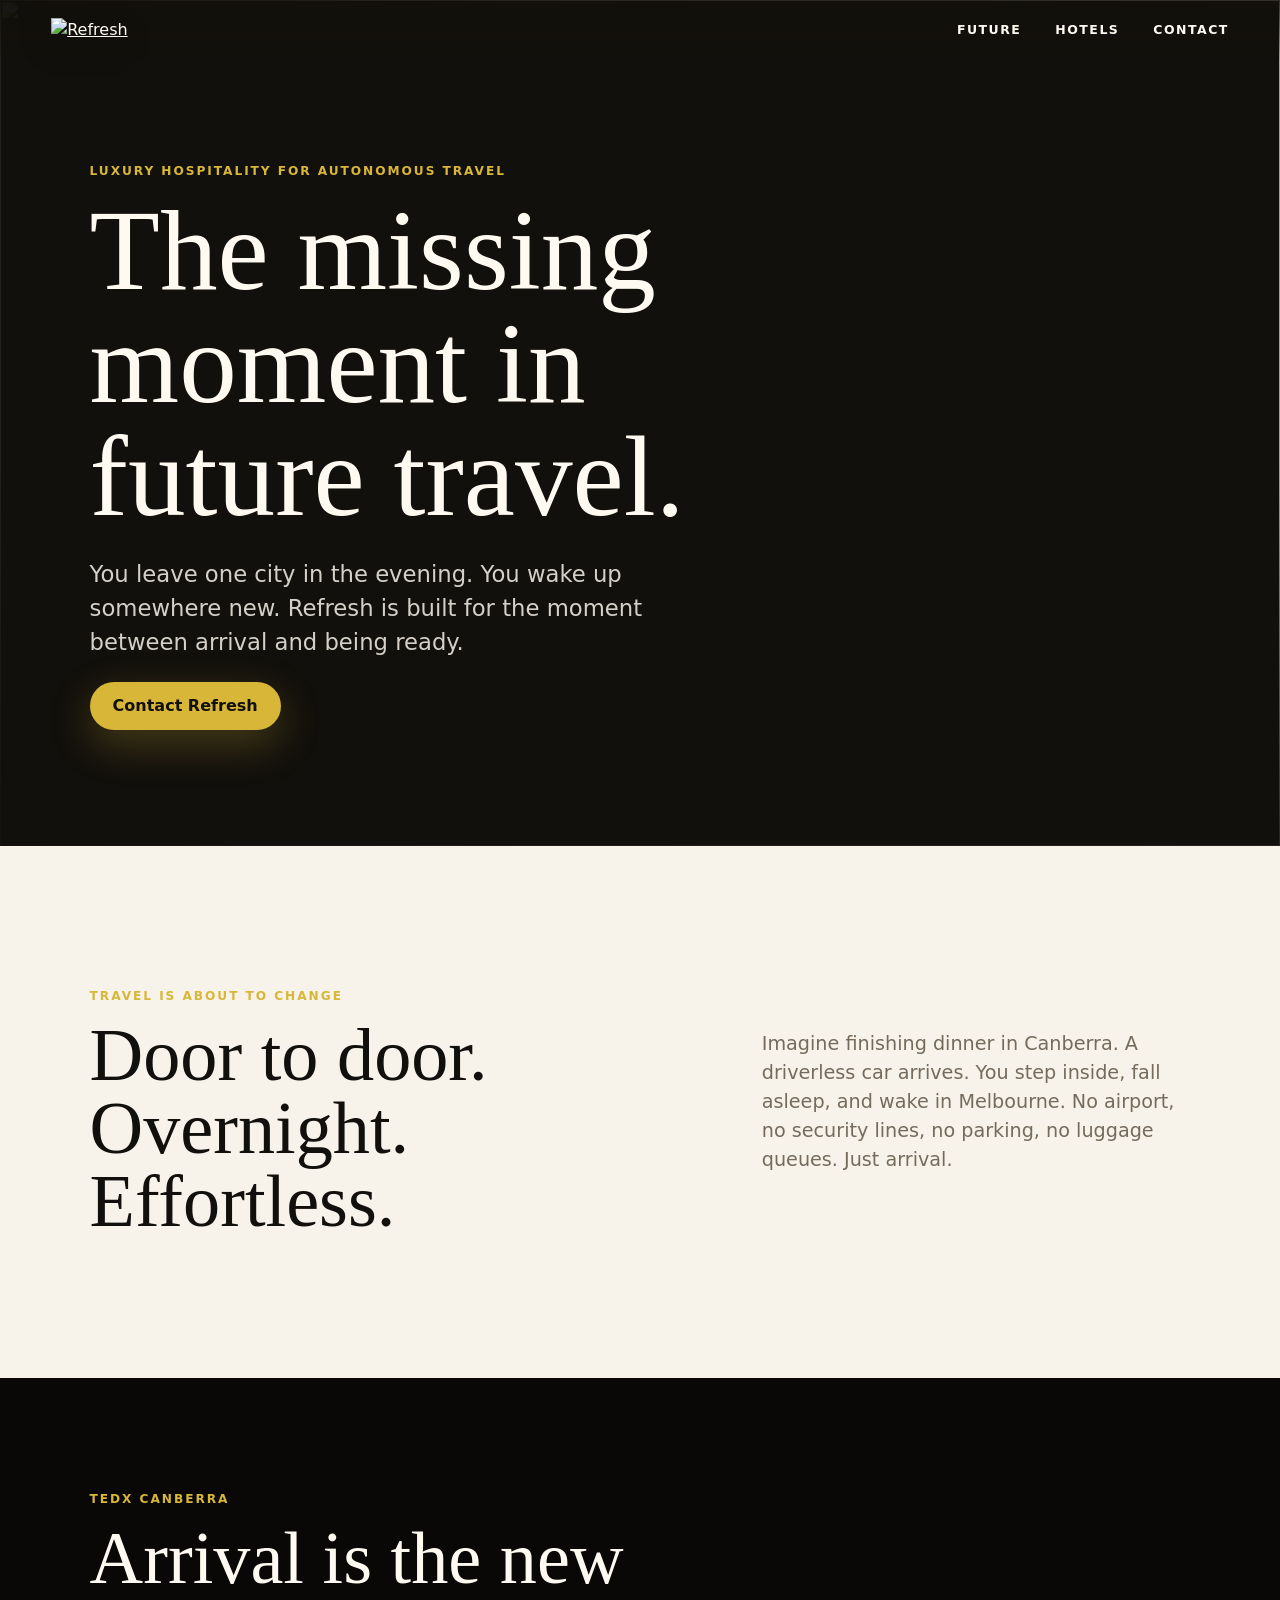
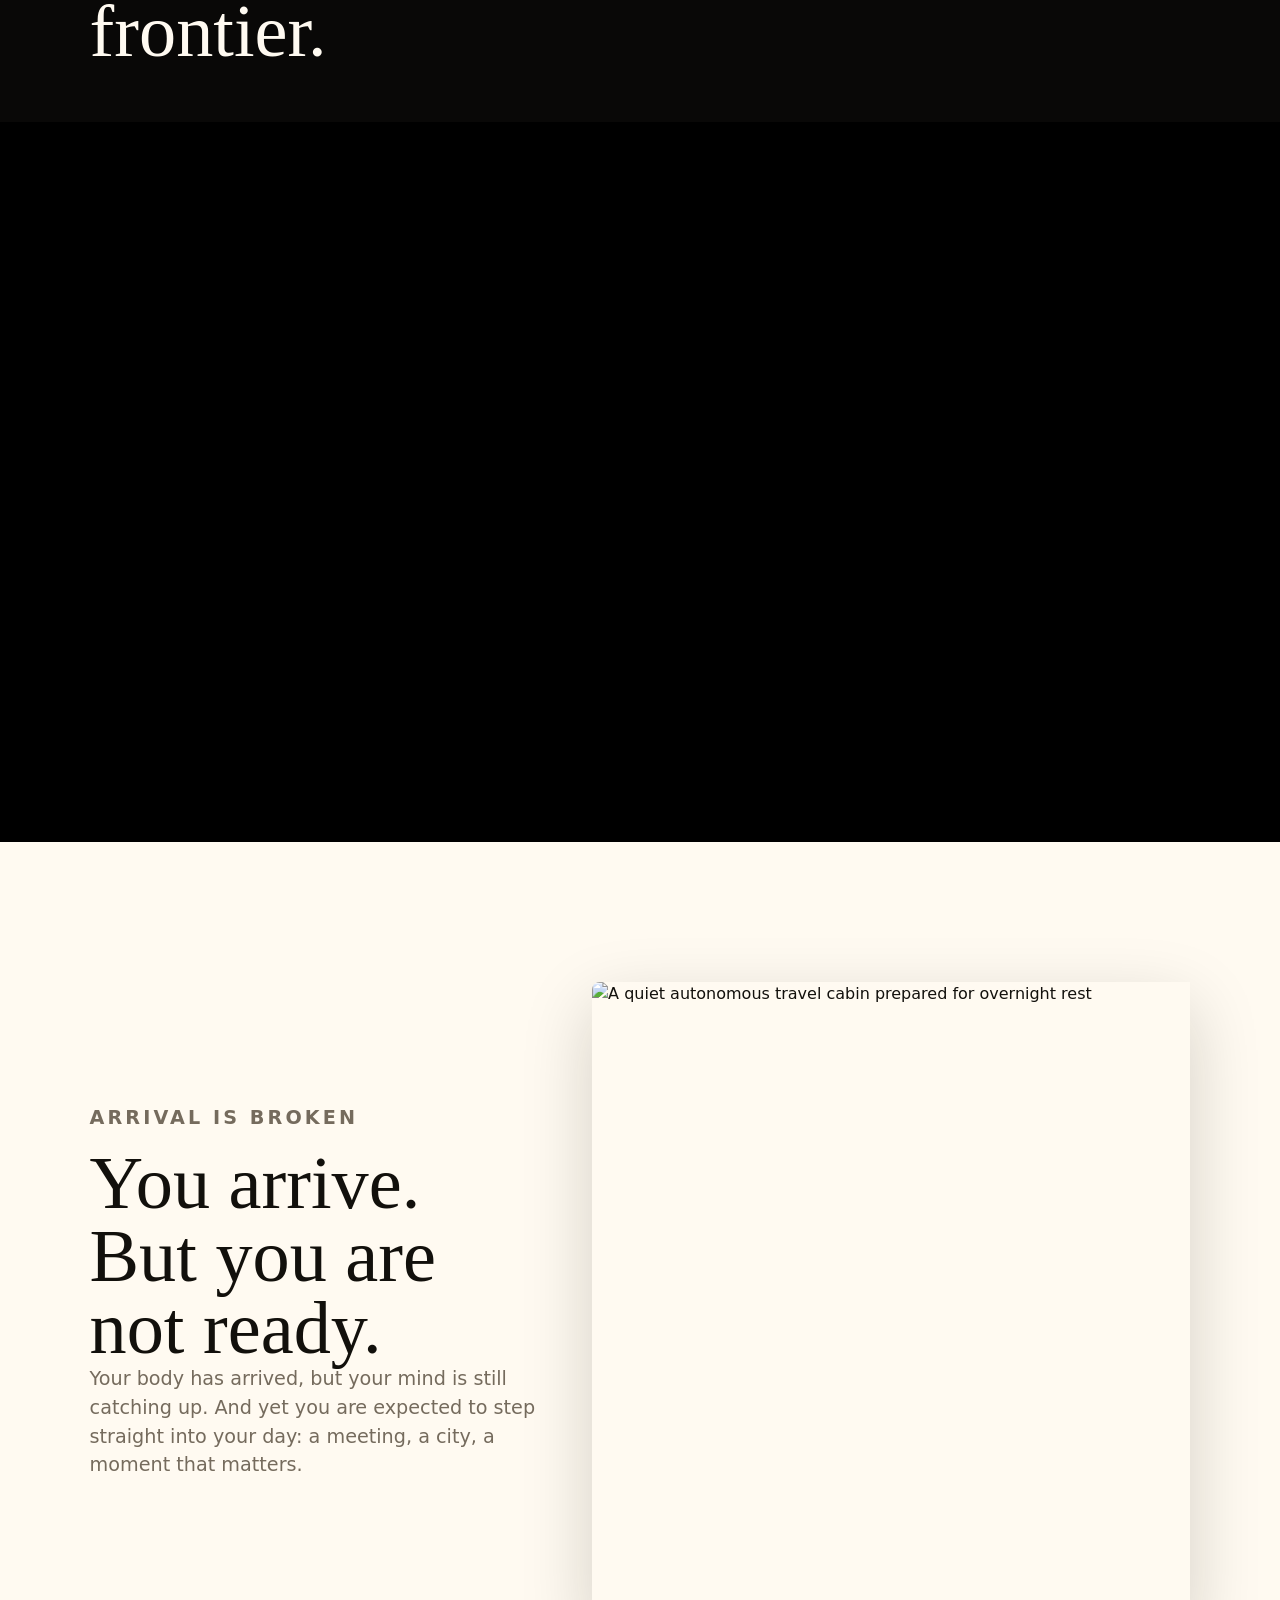
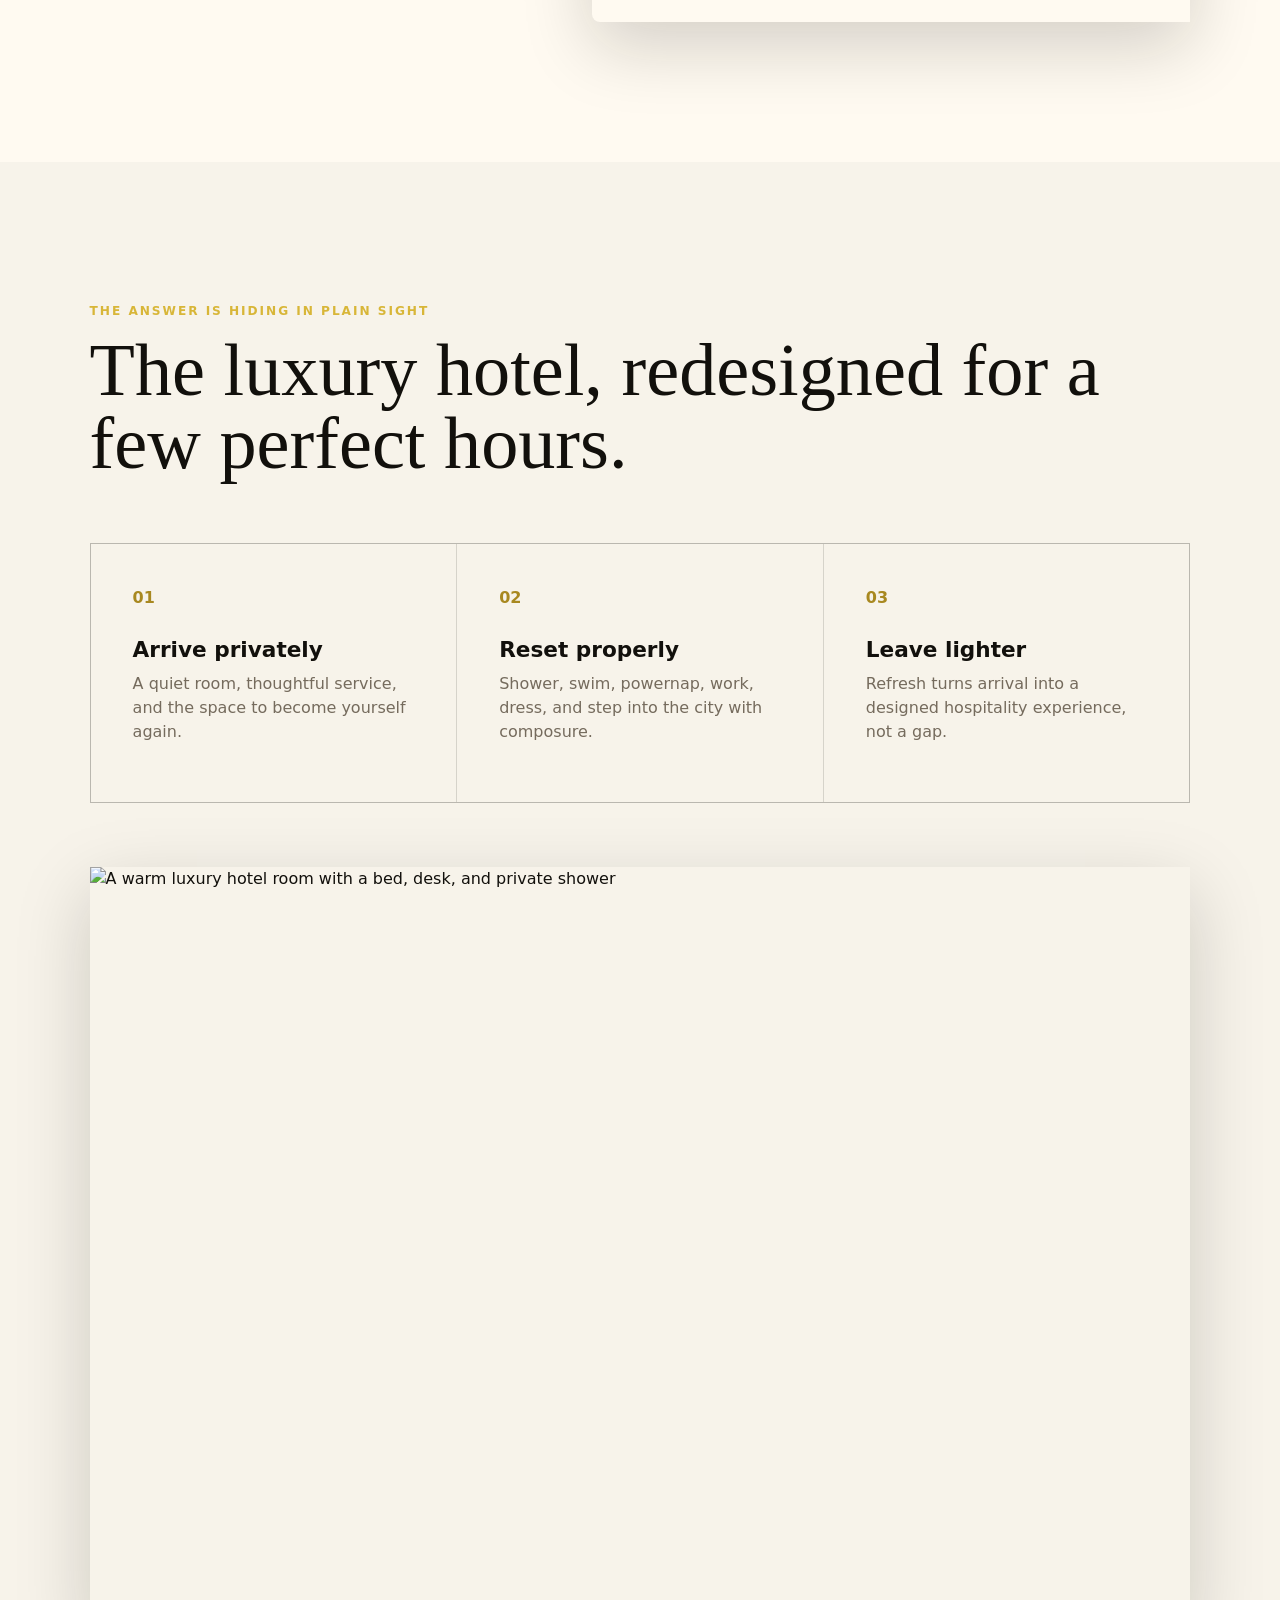
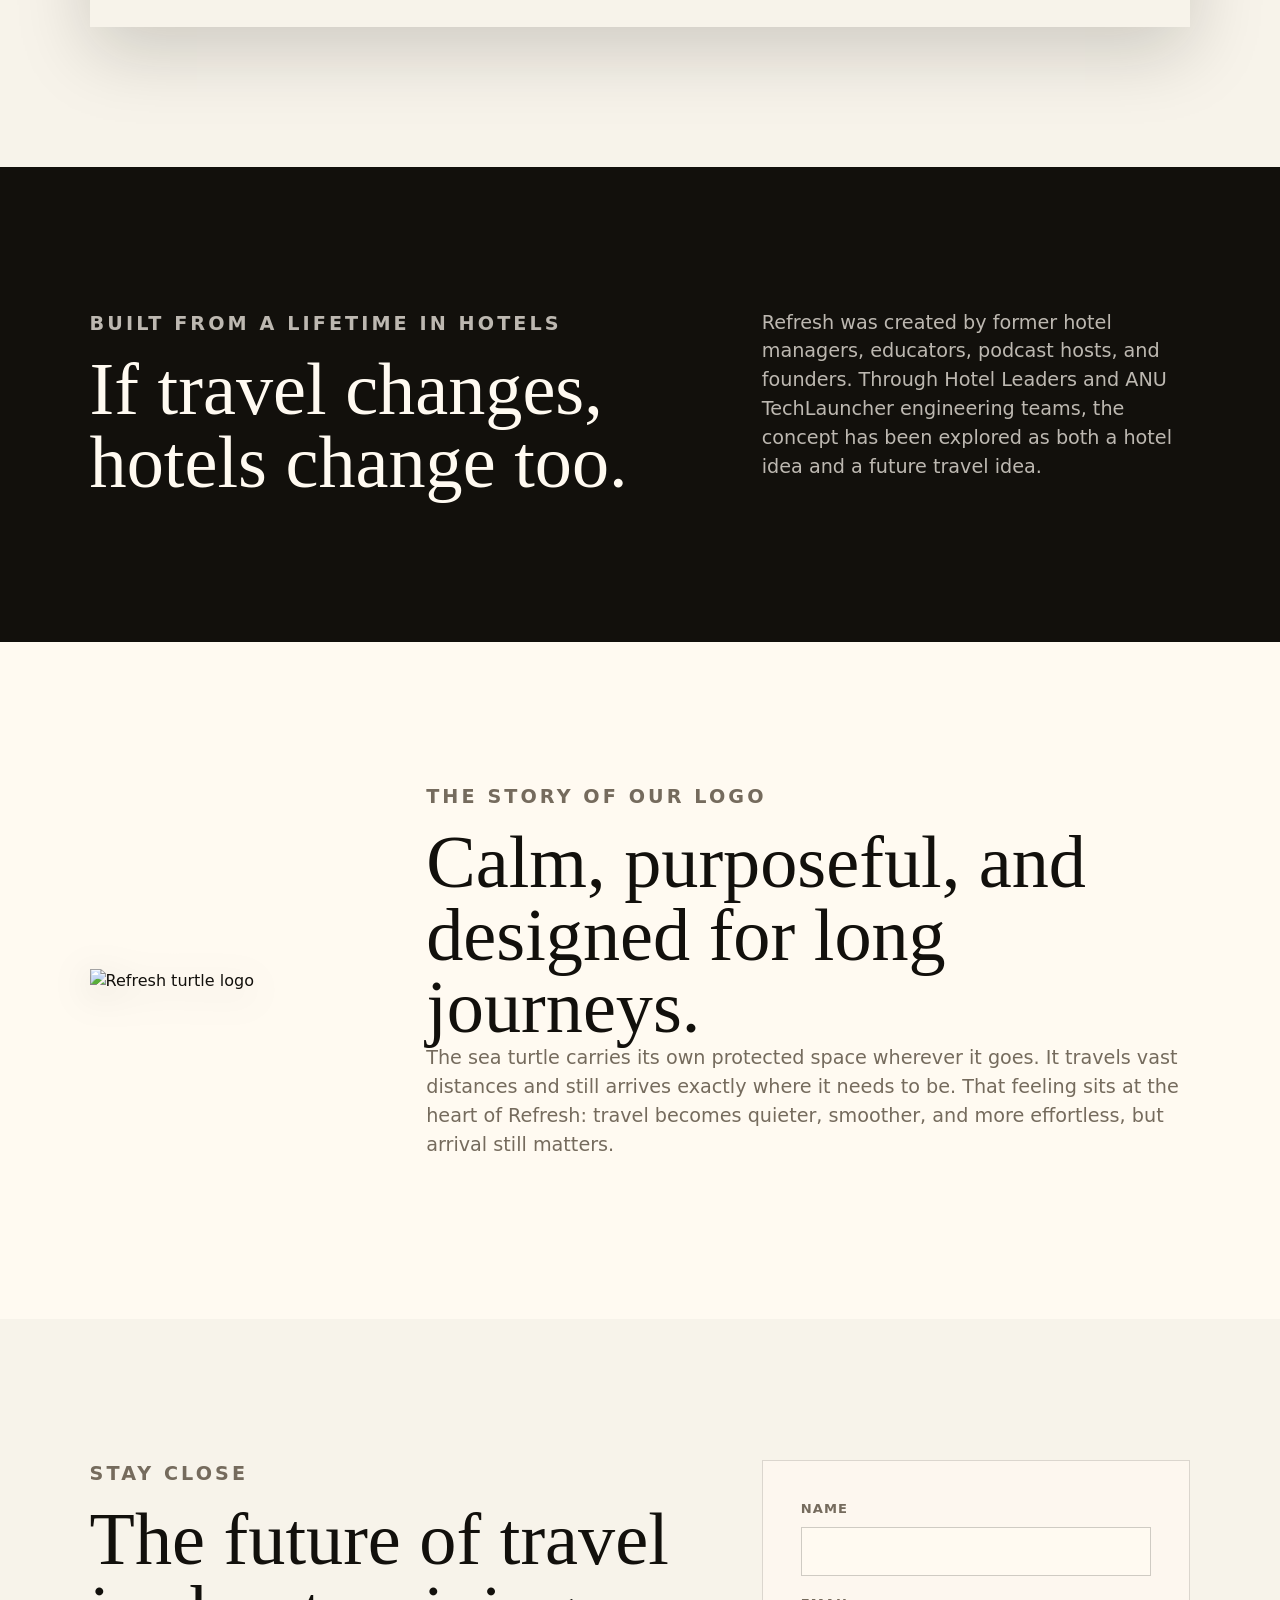
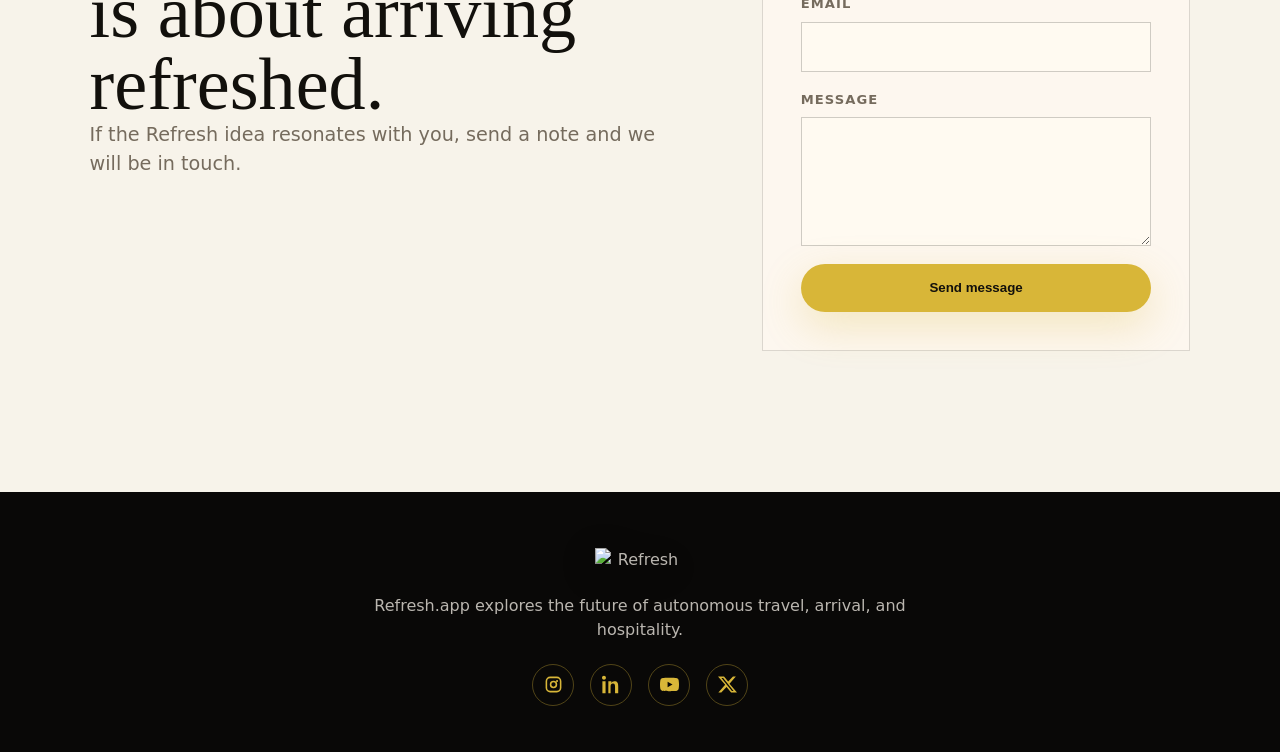
==== index.html @ f1d279d4 "Add files via upload" ====
<!doctype html>
<html lang="en">
  <head>
    <meta charset="utf-8" />
    <meta name="viewport" content="width=device-width, initial-scale=1" />
    <title>Refresh.app - Arrive Refreshed</title>
    <meta
      name="description"
      content="Refresh explores the future of autonomous travel, arrival, and luxury hospitality."
    />
    <meta property="og:title" content="Refresh.app - Arrive Refreshed" />
    <meta
      property="og:description"
      content="A luxury hotel reset for the moment between arrival and being ready."
    />
    <meta
      property="og:image"
      content="https://www.refresh.app/ws/media-library/4323e20ee7c613ba02f87ac5826a6d75/website2.jpeg"
    />
    <link rel="stylesheet" href="./styles.css" />
  </head>
  <body>
    <header class="site-header" aria-label="Primary navigation">
      <a class="brand" href="#top" aria-label="Refresh home">
        <img
          src="https://www.refresh.app/ws/media-library/23e2750e1380dfa0cc80183ffc7fbca5/r---gold.png"
          alt="Refresh"
        />
      </a>
      <nav>
        <a href="#future">Future</a>
        <a href="#hotels">Hotels</a>
        <a href="#contact">Contact</a>
      </nav>
    </header>

    <main id="top">
      <section class="hero" aria-label="Refresh introduction">
        <div class="hero-media" aria-hidden="true">
          <img
            src="https://www.refresh.app/ws/media-library/bd66f84402fb976e110b3daeefcc20a5/website1.jpeg"
            alt=""
          />
        </div>
        <div class="hero-content">
          <p class="eyebrow">Luxury hospitality for autonomous travel</p>
          <h1>The missing moment in future travel.</h1>
          <p>
            You leave one city in the evening. You wake up somewhere new. Refresh
            is built for the moment between arrival and being ready.
          </p>
          <a class="button" href="#contact">Contact Refresh</a>
        </div>
      </section>

      <section class="intro-panel" id="future" aria-label="The future of travel">
        <div>
          <p class="eyebrow">Travel is about to change</p>
          <h2>Door to door. Overnight. Effortless.</h2>
        </div>
        <p>
          Imagine finishing dinner in Canberra. A driverless car arrives. You step
          inside, fall asleep, and wake in Melbourne. No airport, no security
          lines, no parking, no luggage queues. Just arrival.
        </p>
      </section>

      <section class="video-band" aria-label="Refresh video">
        <div class="video-copy">
          <p class="eyebrow">TEDx Canberra</p>
          <h2>Arrival is the new frontier.</h2>
        </div>
        <div class="video-frame">
          <video
            autoplay
            muted
            loop
            playsinline
            preload="auto"
            poster="https://www.refresh.app/ws/media-library/4323e20ee7c613ba02f87ac5826a6d75/website2.jpeg"
            aria-label="Refresh TEDx Canberra talk"
          >
            <source src="./assets/refresh-video.mp4" type="video/mp4" />
          </video>
        </div>
      </section>

      <section class="split-story" aria-label="Arrival problem">
        <div class="story-copy">
          <p class="eyebrow">Arrival is broken</p>
          <h2>You arrive. But you are not ready.</h2>
          <p>
            Your body has arrived, but your mind is still catching up. And yet
            you are expected to step straight into your day: a meeting, a city, a
            moment that matters.
          </p>
        </div>
        <div class="portrait-image">
          <img
            src="https://www.refresh.app/ws/media-library/4e595a6fea5d57f7532121738b425c37/website3.jpeg"
            alt="A quiet autonomous travel cabin prepared for overnight rest"
          />
        </div>
      </section>

      <section class="gallery-band" id="hotels" aria-label="Refresh hotel experience">
        <div class="section-heading">
          <p class="eyebrow">The answer is hiding in plain sight</p>
          <h2>The luxury hotel, redesigned for a few perfect hours.</h2>
        </div>
        <div class="experience-grid">
          <article>
            <span>01</span>
            <h3>Arrive privately</h3>
            <p>A quiet room, thoughtful service, and the space to become yourself again.</p>
          </article>
          <article>
            <span>02</span>
            <h3>Reset properly</h3>
            <p>Shower, swim, powernap, work, dress, and step into the city with composure.</p>
          </article>
          <article>
            <span>03</span>
            <h3>Leave lighter</h3>
            <p>Refresh turns arrival into a designed hospitality experience, not a gap.</p>
          </article>
        </div>
        <div class="wide-image">
          <img
            src="https://www.refresh.app/ws/media-library/4323e20ee7c613ba02f87ac5826a6d75/website2.jpeg"
            alt="A warm luxury hotel room with a bed, desk, and private shower"
          />
        </div>
      </section>

      <section class="founder-band" aria-label="Built from hotel experience">
        <div>
          <p class="eyebrow">Built from a lifetime in hotels</p>
          <h2>If travel changes, hotels change too.</h2>
        </div>
        <p>
          Refresh was created by former hotel managers, educators, podcast hosts,
          and founders. Through Hotel Leaders and ANU TechLauncher engineering
          teams, the concept has been explored as both a hotel idea and a future
          travel idea.
        </p>
      </section>

      <section class="logo-story" aria-label="Refresh logo story">
        <img
          src="https://www.refresh.app/ws/media-library/23e2750e1380dfa0cc80183ffc7fbca5/r---gold.png"
          alt="Refresh turtle logo"
        />
        <div>
          <p class="eyebrow">The story of our logo</p>
          <h2>Calm, purposeful, and designed for long journeys.</h2>
          <p>
            The sea turtle carries its own protected space wherever it goes. It
            travels vast distances and still arrives exactly where it needs to be.
            That feeling sits at the heart of Refresh: travel becomes quieter,
            smoother, and more effortless, but arrival still matters.
          </p>
        </div>
      </section>

      <section class="contact-band" id="contact" aria-label="Contact Refresh">
        <div class="contact-copy">
          <p class="eyebrow">Stay close</p>
          <h2>The future of travel is about arriving refreshed.</h2>
          <p>
            If the Refresh idea resonates with you, send a note and we will be in
            touch.
          </p>
        </div>
        <form class="contact-form" action="mailto:hello@refresh.app" method="post" enctype="text/plain">
          <label>
            <span>Name</span>
            <input type="text" name="name" autocomplete="name" required />
          </label>
          <label>
            <span>Email</span>
            <input type="email" name="email" autocomplete="email" required />
          </label>
          <label>
            <span>Message</span>
            <textarea name="message" rows="5"></textarea>
          </label>
          <button type="submit">Send message</button>
        </form>
      </section>
    </main>

    <footer class="site-footer">
      <img
        src="https://www.refresh.app/ws/media-library/23e2750e1380dfa0cc80183ffc7fbca5/r---gold.png"
        alt="Refresh"
      />
      <p>Refresh.app explores the future of autonomous travel, arrival, and hospitality.</p>
      <div class="social-links" aria-label="Social links">
        <a href="https://www.instagram.com/refresh.app.official/" aria-label="Instagram">
          <svg viewBox="0 0 24 24" aria-hidden="true">
            <path d="M7.75 2h8.5A5.76 5.76 0 0 1 22 7.75v8.5A5.76 5.76 0 0 1 16.25 22h-8.5A5.76 5.76 0 0 1 2 16.25v-8.5A5.76 5.76 0 0 1 7.75 2Zm0 2A3.75 3.75 0 0 0 4 7.75v8.5A3.75 3.75 0 0 0 7.75 20h8.5A3.75 3.75 0 0 0 20 16.25v-8.5A3.75 3.75 0 0 0 16.25 4h-8.5Zm8.75 2.2a1.3 1.3 0 1 1 0 2.6 1.3 1.3 0 0 1 0-2.6ZM12 7.3a4.7 4.7 0 1 1 0 9.4 4.7 4.7 0 0 1 0-9.4Zm0 2a2.7 2.7 0 1 0 0 5.4 2.7 2.7 0 0 0 0-5.4Z" />
          </svg>
        </a>
        <a href="https://www.linkedin.com/company/refresh-app" aria-label="LinkedIn">
          <svg viewBox="0 0 24 24" aria-hidden="true">
            <path d="M4.98 3.5C4.98 4.88 3.87 6 2.5 6S0 4.88 0 3.5 1.12 1 2.5 1s2.48 1.12 2.48 2.5ZM.5 8h4v15h-4V8Zm7.5 0h3.84v2.05h.05c.53-1.01 1.84-2.08 3.79-2.08 4.05 0 4.8 2.67 4.8 6.14V23h-4v-7.88c0-1.88-.03-4.3-2.62-4.3-2.63 0-3.03 2.05-3.03 4.16V23H8V8Z" />
          </svg>
        </a>
        <a href="https://www.youtube.com/@Refresh-app" aria-label="YouTube">
          <svg viewBox="0 0 24 24" aria-hidden="true">
            <path d="M23.5 6.2a3 3 0 0 0-2.1-2.12C19.55 3.58 12 3.58 12 3.58s-7.55 0-9.4.5A3 3 0 0 0 .5 6.2 31.1 31.1 0 0 0 0 12a31.1 31.1 0 0 0 .5 5.8 3 3 0 0 0 2.1 2.12c1.85.5 9.4.5 9.4.5s7.55 0 9.4-.5a3 3 0 0 0 2.1-2.12A31.1 31.1 0 0 0 24 12a31.1 31.1 0 0 0-.5-5.8ZM9.6 15.55v-7.1L15.85 12 9.6 15.55Z" />
          </svg>
        </a>
        <a href="https://x.com/refresh_app_" aria-label="X">
          <svg viewBox="0 0 24 24" aria-hidden="true">
            <path d="M18.9 2h3.68l-8.04 9.2L24 22h-7.42l-5.8-6.77L4.13 22H.45l8.6-9.84L0 2h7.6l5.24 6.17L18.9 2Zm-1.29 18.1h2.04L6.5 3.8H4.31L17.6 20.1Z" />
          </svg>
        </a>
      </div>
    </footer>
  </body>
</html>
---- styles.css ----
:root {
  --ink: #12100c;
  --muted: #756b5d;
  --paper: #f7f3ea;
  --paper-soft: #fffaf1;
  --gold: #d8b638;
  --gold-deep: #a88820;
  --line: rgba(18, 16, 12, 0.14);
  --shadow: 0 24px 70px rgba(18, 16, 12, 0.18);
}

* {
  box-sizing: border-box;
}

html {
  scroll-behavior: smooth;
}

body {
  margin: 0;
  color: var(--ink);
  background: var(--paper);
  font-family: Inter, ui-sans-serif, system-ui, -apple-system, BlinkMacSystemFont, "Segoe UI", sans-serif;
  line-height: 1.5;
}

img {
  display: block;
  max-width: 100%;
}

a {
  color: inherit;
}

.site-header {
  position: fixed;
  z-index: 20;
  top: 0;
  left: 0;
  right: 0;
  display: flex;
  align-items: center;
  justify-content: space-between;
  padding: 18px clamp(18px, 4vw, 56px);
  color: var(--paper-soft);
  background: linear-gradient(180deg, rgba(18, 16, 12, 0.78), rgba(18, 16, 12, 0));
}

.brand {
  width: 86px;
  display: block;
}

.brand img,
.site-footer img,
.logo-story img {
  filter: drop-shadow(0 8px 18px rgba(0, 0, 0, 0.18));
}

nav {
  display: flex;
  gap: clamp(16px, 3vw, 34px);
  font-size: 0.78rem;
  font-weight: 800;
  letter-spacing: 0.12em;
  text-transform: uppercase;
}

nav a {
  text-decoration: none;
}

.hero {
  min-height: 94svh;
  position: relative;
  display: grid;
  align-items: end;
  overflow: hidden;
  background: var(--ink);
}

.hero-media {
  position: absolute;
  inset: 0;
}

.hero-media::after {
  content: "";
  position: absolute;
  inset: 0;
  background:
    linear-gradient(90deg, rgba(18, 16, 12, 0.9), rgba(18, 16, 12, 0.42) 44%, rgba(18, 16, 12, 0.18)),
    linear-gradient(0deg, rgba(18, 16, 12, 0.86), rgba(18, 16, 12, 0) 46%);
}

.hero-media img {
  width: 100%;
  height: 100%;
  object-fit: cover;
}

.hero-content {
  position: relative;
  z-index: 1;
  max-width: 780px;
  padding: 150px clamp(22px, 7vw, 92px) clamp(64px, 10vw, 116px);
  color: var(--paper-soft);
}

.eyebrow {
  margin: 0 0 14px;
  color: var(--gold);
  font-size: 0.76rem;
  font-weight: 900;
  letter-spacing: 0.16em;
  text-transform: uppercase;
}

h1,
h2,
h3,
p {
  margin-top: 0;
}

h1,
h2 {
  font-family: Georgia, "Times New Roman", serif;
  font-weight: 500;
  line-height: 0.98;
}

h1 {
  max-width: 760px;
  margin-bottom: 24px;
  font-size: clamp(4.2rem, 9vw, 9.4rem);
}

h2 {
  margin-bottom: 0;
  font-size: clamp(2.7rem, 5.8vw, 6.5rem);
}

h3 {
  margin-bottom: 10px;
  font-size: 1.35rem;
  line-height: 1.08;
}

.hero-content p:not(.eyebrow) {
  max-width: 620px;
  color: rgba(255, 250, 241, 0.82);
  font-size: clamp(1.08rem, 2vw, 1.42rem);
}

.button,
.contact-form button {
  display: inline-flex;
  align-items: center;
  justify-content: center;
  min-height: 48px;
  padding: 0 22px;
  border: 1px solid rgba(216, 182, 56, 0.72);
  border-radius: 999px;
  color: var(--ink);
  background: var(--gold);
  box-shadow: 0 14px 40px rgba(216, 182, 56, 0.26);
  font-weight: 850;
  text-decoration: none;
}

.intro-panel,
.founder-band,
.contact-band,
.logo-story {
  display: grid;
  grid-template-columns: minmax(0, 1fr) minmax(280px, 0.72fr);
  gap: clamp(32px, 6vw, 90px);
  align-items: center;
  padding: clamp(76px, 11vw, 142px) clamp(22px, 7vw, 92px);
}

.intro-panel p:not(.eyebrow),
.founder-band p,
.logo-story p,
.contact-copy p,
.story-copy p {
  color: var(--muted);
  font-size: clamp(1rem, 1.5vw, 1.22rem);
}

.video-band {
  background: #090807;
  color: var(--paper-soft);
  padding: clamp(64px, 9vw, 112px) 0 0;
}

.video-copy {
  max-width: 960px;
  padding: 0 clamp(22px, 7vw, 92px) clamp(28px, 5vw, 54px);
}

.video-frame {
  position: relative;
  width: 100%;
  aspect-ratio: 16 / 9;
  background: #000;
}

.video-frame video {
  width: 100%;
  height: 100%;
  display: block;
  object-fit: cover;
}

.split-story {
  display: grid;
  grid-template-columns: minmax(0, 0.86fr) minmax(0, 1.14fr);
  gap: clamp(22px, 4vw, 54px);
  align-items: center;
  padding: clamp(76px, 11vw, 140px) clamp(22px, 7vw, 92px);
  background: var(--paper-soft);
}

.story-copy {
  max-width: 620px;
}

.portrait-image {
  min-height: 640px;
  overflow: hidden;
  border-radius: 8px 0 0 8px;
  box-shadow: var(--shadow);
}

.portrait-image img,
.wide-image img {
  width: 100%;
  height: 100%;
  object-fit: cover;
}

.gallery-band {
  padding: clamp(76px, 11vw, 140px) clamp(22px, 7vw, 92px);
}

.section-heading {
  max-width: 1050px;
}

.experience-grid {
  display: grid;
  grid-template-columns: repeat(3, minmax(0, 1fr));
  gap: 1px;
  margin: clamp(34px, 5vw, 70px) 0;
  background: var(--line);
  border: 1px solid var(--line);
}

.experience-grid article {
  min-height: 230px;
  padding: clamp(24px, 4vw, 42px);
  background: var(--paper);
}

.experience-grid span {
  display: block;
  margin-bottom: 28px;
  color: var(--gold-deep);
  font-weight: 900;
}

.experience-grid p {
  color: var(--muted);
}

.wide-image {
  height: min(72vw, 760px);
  min-height: 420px;
  overflow: hidden;
  box-shadow: var(--shadow);
}

.founder-band {
  border-top: 1px solid var(--line);
  border-bottom: 1px solid var(--line);
  background: var(--ink);
  color: var(--paper-soft);
}

.founder-band p {
  color: rgba(255, 250, 241, 0.72);
}

.logo-story {
  grid-template-columns: minmax(180px, 0.34fr) minmax(0, 1fr);
  background: var(--paper-soft);
}

.logo-story img {
  width: min(100%, 310px);
  justify-self: center;
}

.contact-band {
  align-items: start;
}

.contact-form {
  display: grid;
  gap: 18px;
  padding: clamp(22px, 4vw, 38px);
  border: 1px solid var(--line);
  background: rgba(255, 250, 241, 0.72);
}

.contact-form label {
  display: grid;
  gap: 8px;
  color: var(--muted);
  font-size: 0.82rem;
  font-weight: 850;
  letter-spacing: 0.08em;
  text-transform: uppercase;
}

.contact-form input,
.contact-form textarea {
  width: 100%;
  border: 1px solid rgba(18, 16, 12, 0.2);
  border-radius: 0;
  padding: 14px 15px;
  color: var(--ink);
  background: var(--paper-soft);
  font: inherit;
}

.contact-form textarea {
  resize: vertical;
}

.contact-form button {
  border: 0;
  cursor: pointer;
}

.site-footer {
  display: grid;
  justify-items: center;
  gap: 22px;
  padding: 56px 22px 46px;
  color: rgba(255, 250, 241, 0.72);
  background: #090807;
  text-align: center;
}

.site-footer img {
  width: 90px;
}

.site-footer p {
  max-width: 560px;
  margin-bottom: 0;
}

.social-links {
  display: flex;
  flex-wrap: wrap;
  justify-content: center;
  gap: 16px;
  color: var(--gold);
}

.social-links a {
  display: grid;
  width: 42px;
  height: 42px;
  place-items: center;
  border: 1px solid rgba(216, 182, 56, 0.35);
  border-radius: 50%;
  text-decoration: none;
  transition: background 160ms ease, border-color 160ms ease, transform 160ms ease;
}

.social-links a:hover {
  background: rgba(216, 182, 56, 0.1);
  border-color: rgba(216, 182, 56, 0.7);
  transform: translateY(-2px);
}

.social-links svg {
  width: 19px;
  height: 19px;
  fill: currentColor;
}

@media (max-width: 820px) {
  .site-header {
    padding: 14px 18px;
  }

  .brand {
    width: 66px;
  }

  nav {
    gap: 14px;
    font-size: 0.68rem;
  }

  .hero {
    min-height: 92svh;
  }

  .hero-media::after {
    background:
      linear-gradient(0deg, rgba(18, 16, 12, 0.88), rgba(18, 16, 12, 0.18) 70%),
      linear-gradient(90deg, rgba(18, 16, 12, 0.72), rgba(18, 16, 12, 0.18));
  }

  .hero-content {
    padding: 130px 22px 54px;
  }

  h1 {
    font-size: clamp(3.4rem, 17vw, 5.2rem);
  }

  h2 {
    font-size: clamp(2.5rem, 12vw, 4.5rem);
  }

  .intro-panel,
  .founder-band,
  .contact-band,
  .logo-story,
  .split-story {
    grid-template-columns: 1fr;
  }

  .portrait-image {
    min-height: 430px;
    border-radius: 8px;
  }

  .experience-grid {
    grid-template-columns: 1fr;
  }

  .experience-grid article {
    min-height: auto;
  }

  .wide-image {
    min-height: 360px;
    height: 112vw;
  }

  .logo-story img {
    justify-self: start;
    width: 180px;
  }
}

@media (max-width: 520px) {
  nav a:nth-child(1),
  nav a:nth-child(2) {
    display: none;
  }

  .video-band {
    padding-top: 54px;
  }

  .video-frame {
    aspect-ratio: 4 / 3;
  }
}
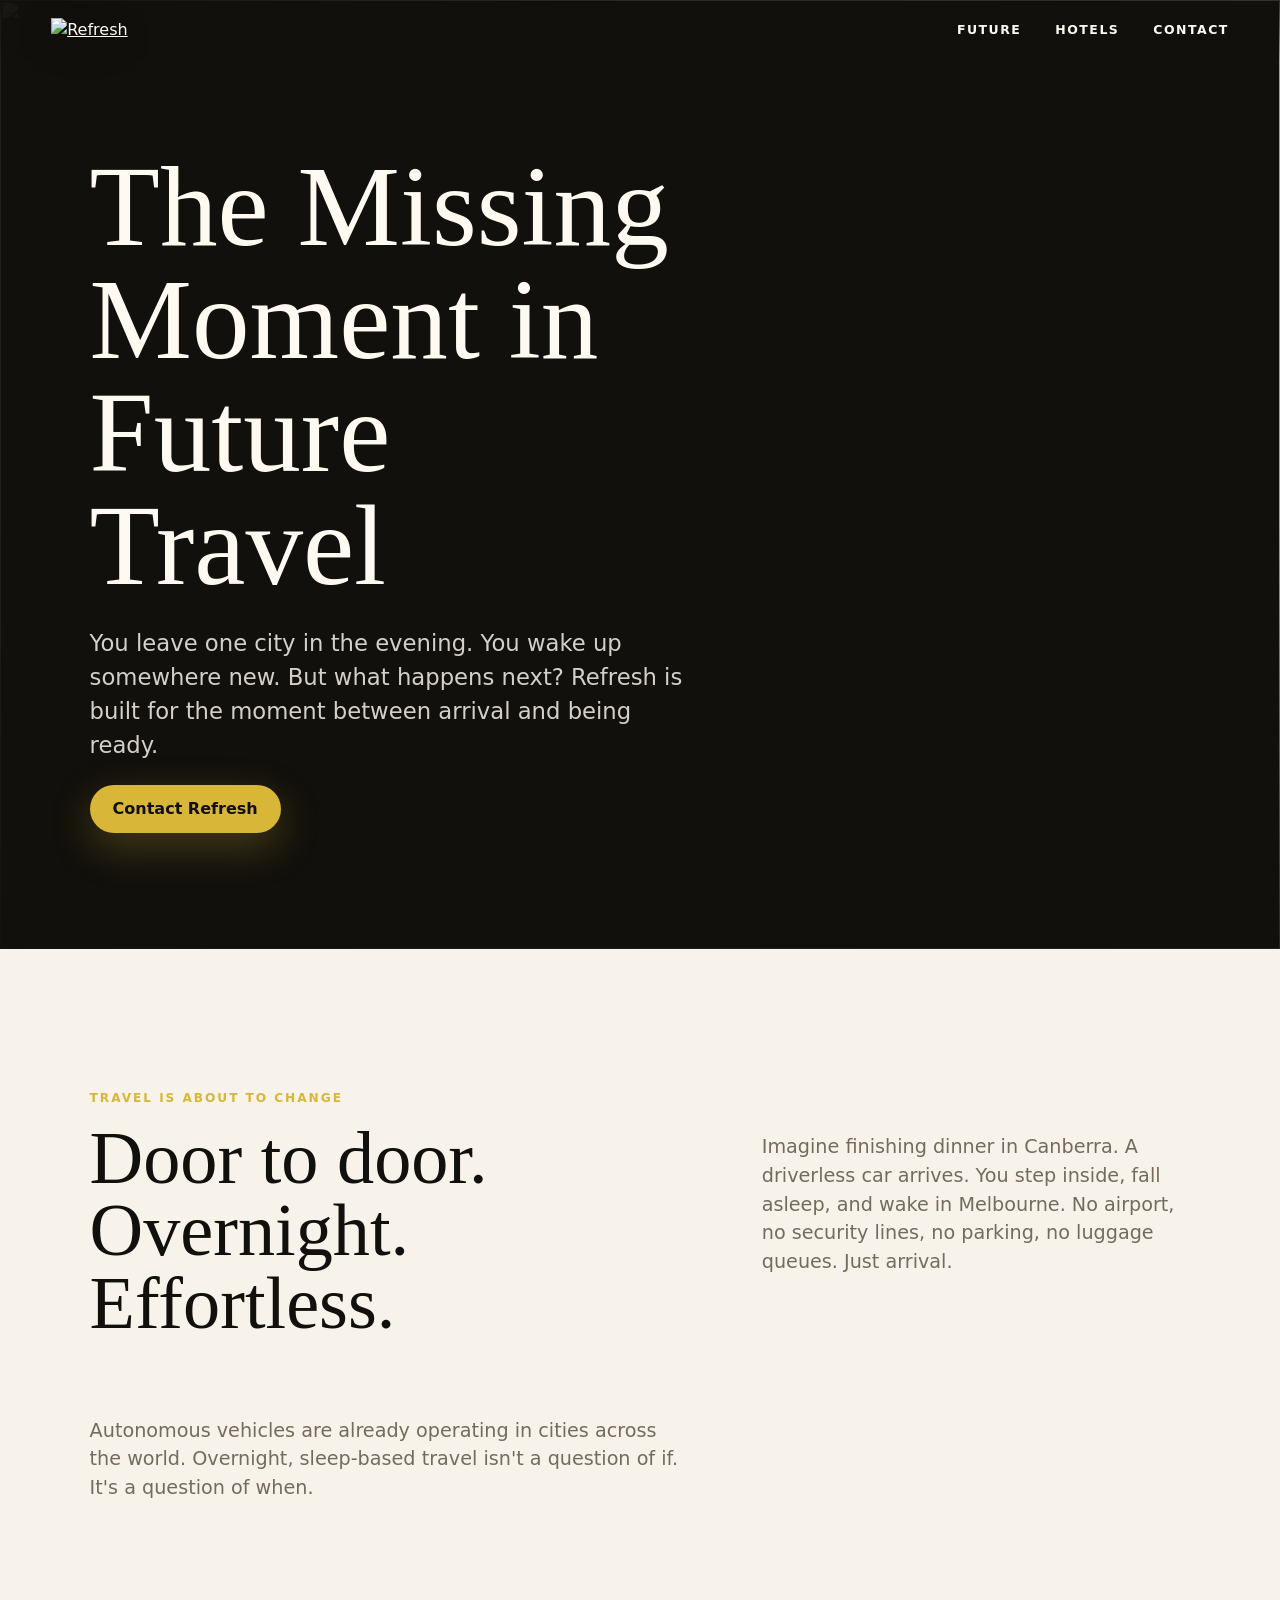
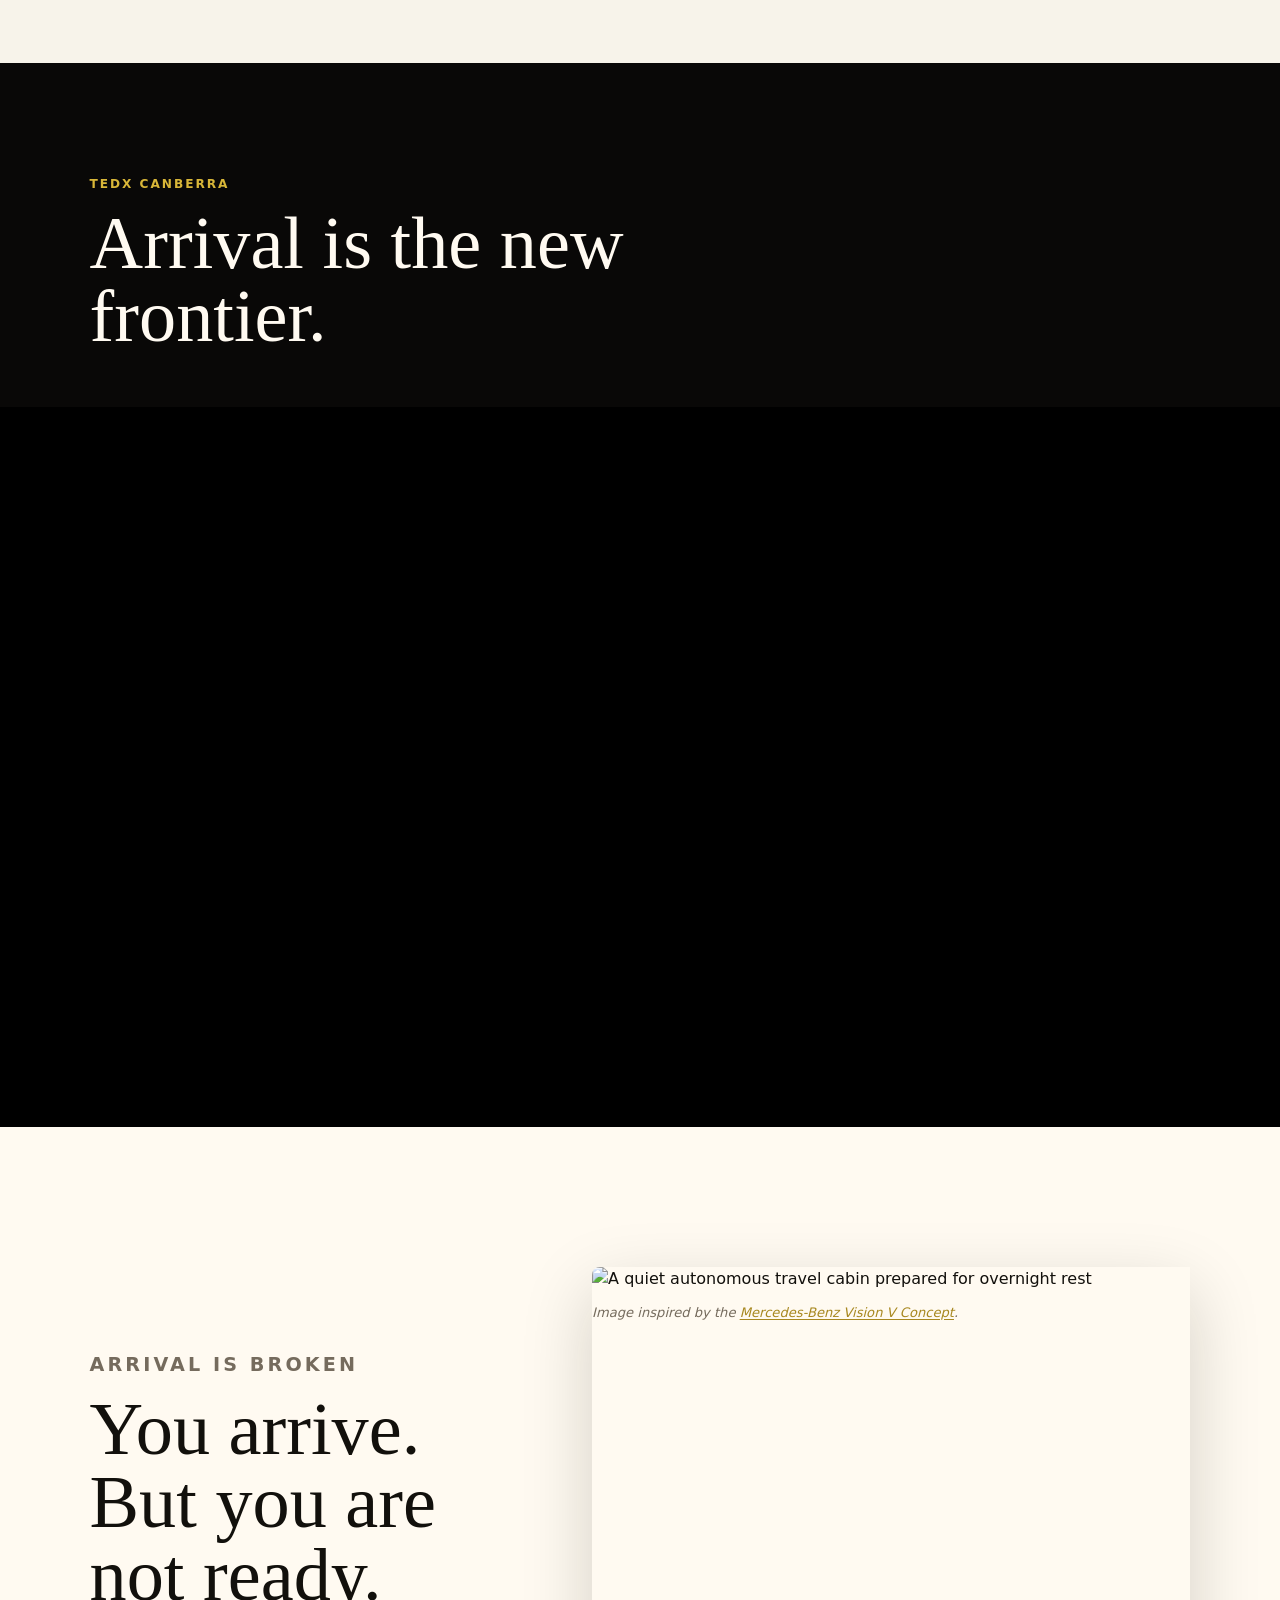
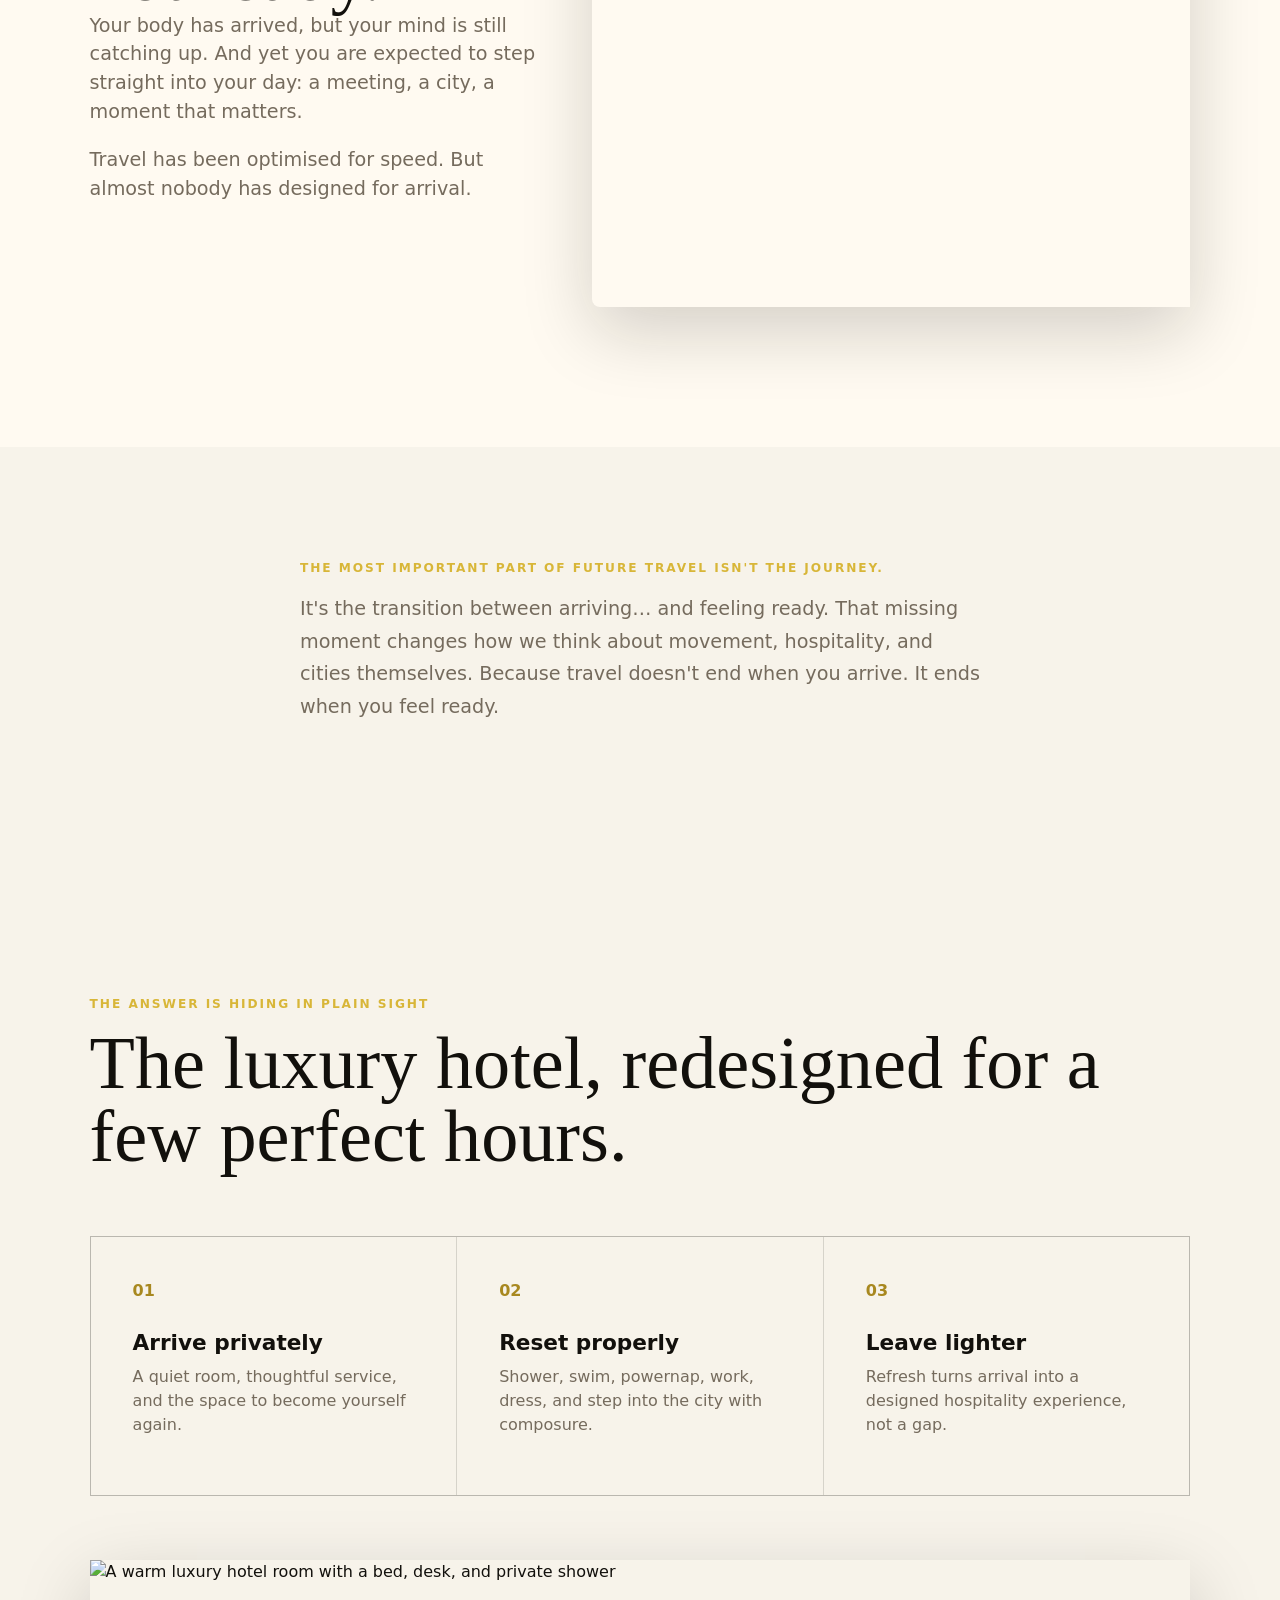
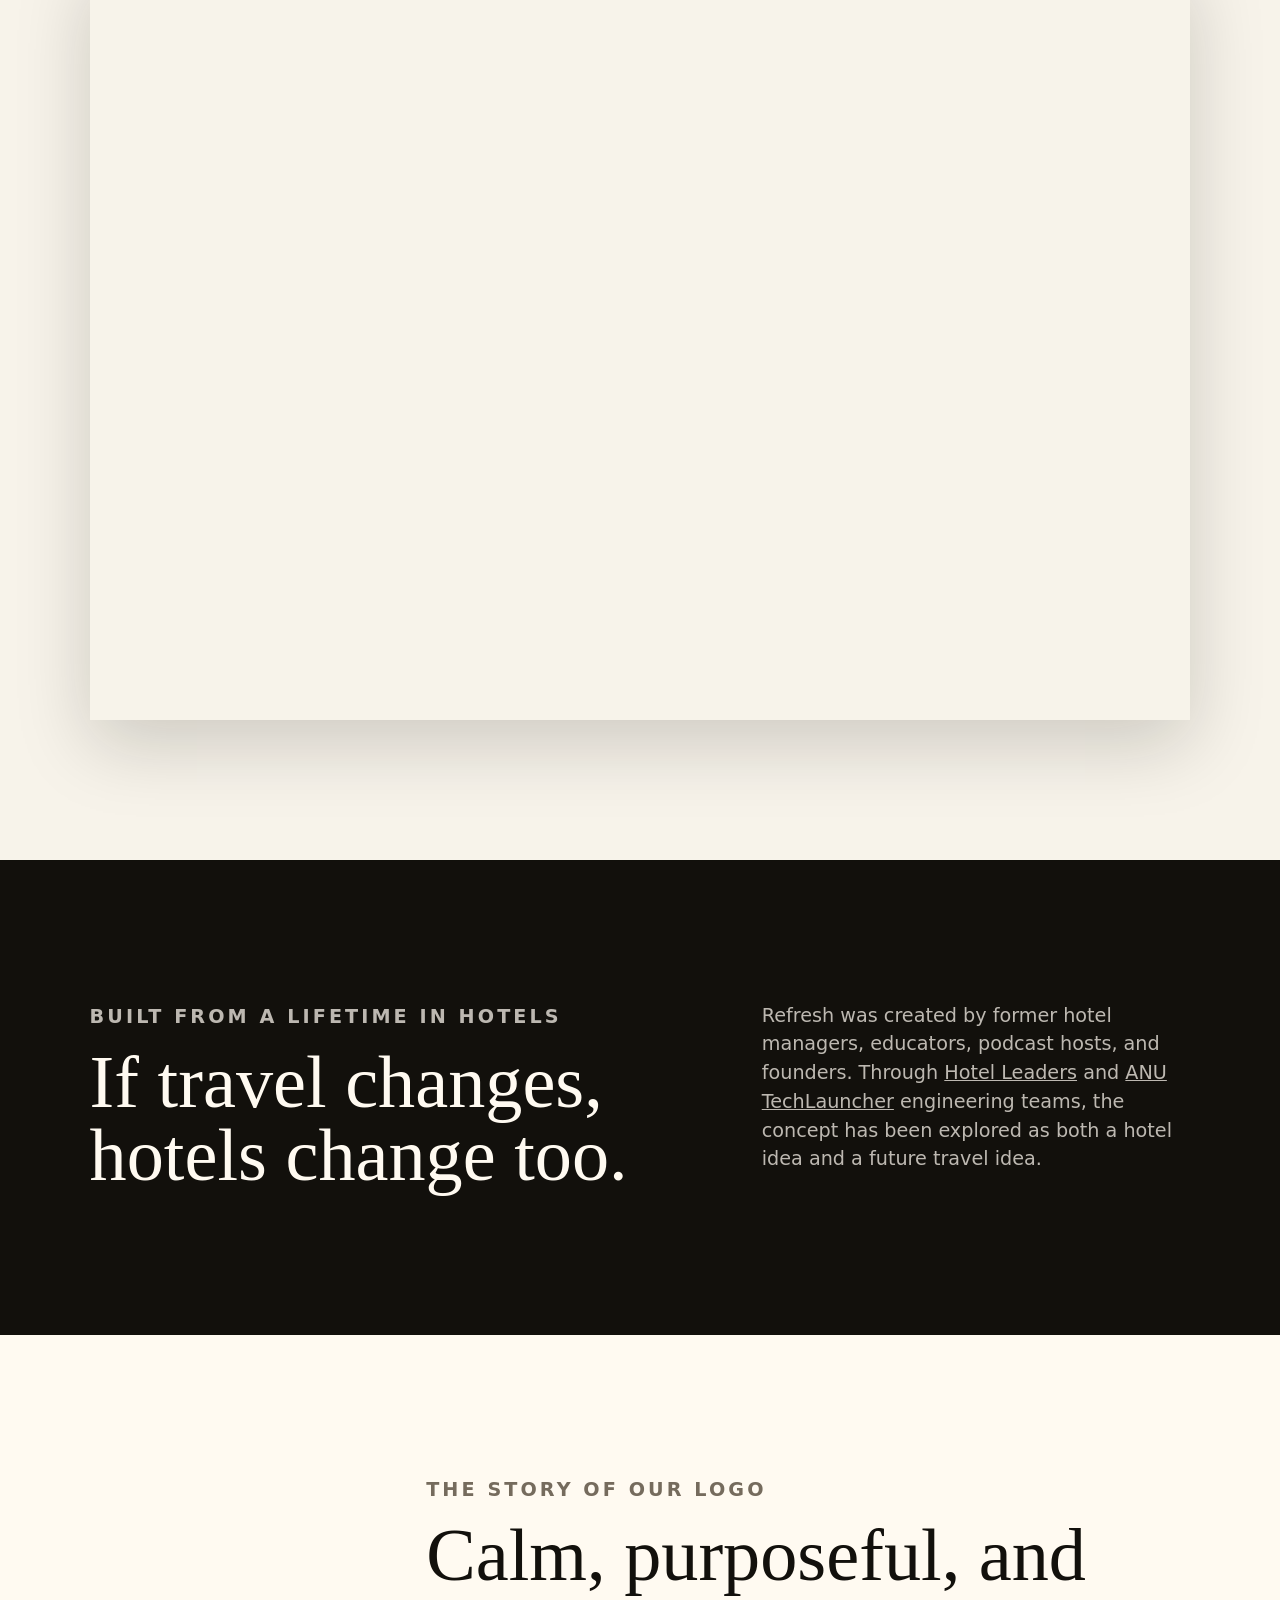
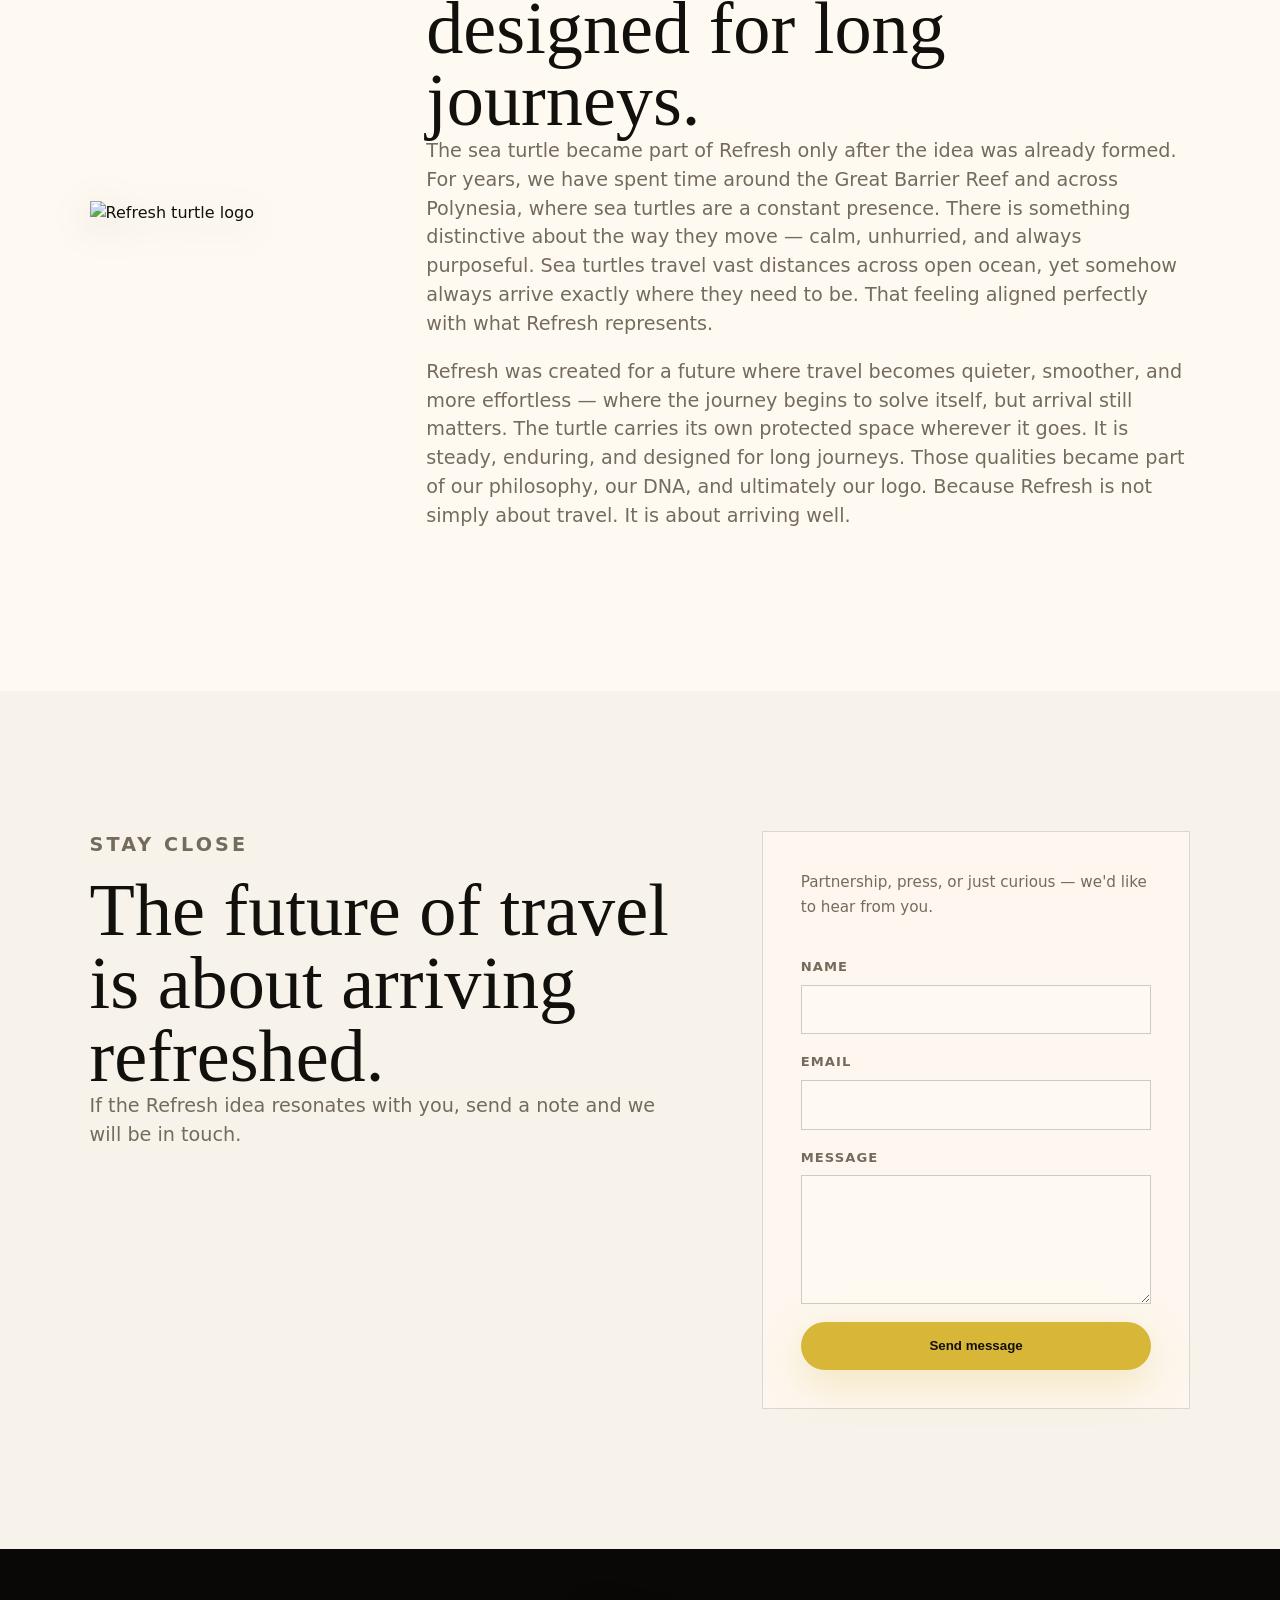
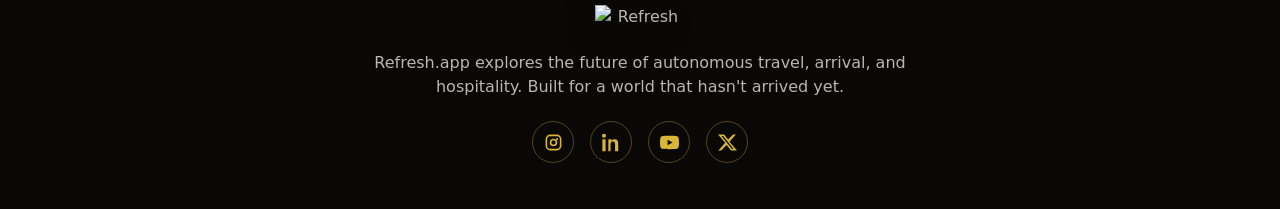
==== commit 6df2d93b: "Content: align Vercel site with refresh.app narrative - Hero: promote H1 to 'The Missing Moment in F" ====
--- a/index.html
+++ b/index.html
@@ -43,11 +43,11 @@
           />
         </div>
         <div class="hero-content">
-          <p class="eyebrow">Luxury hospitality for autonomous travel</p>
-          <h1>The missing moment in future travel.</h1>
-          <p>
-            You leave one city in the evening. You wake up somewhere new. Refresh
-            is built for the moment between arrival and being ready.
+          <h1>The Missing Moment in Future Travel</h1>
+          <p>
+            You leave one city in the evening. You wake up somewhere new. But
+            what happens next? Refresh is built for the moment between arrival
+            and being ready.
           </p>
           <a class="button" href="#contact">Contact Refresh</a>
         </div>
@@ -62,6 +62,11 @@
           Imagine finishing dinner in Canberra. A driverless car arrives. You step
           inside, fall asleep, and wake in Melbourne. No airport, no security
           lines, no parking, no luggage queues. Just arrival.
+        </p>
+        <p>
+          Autonomous vehicles are already operating in cities across the world.
+          Overnight, sleep-based travel isn't a question of if. It's a question
+          of when.
         </p>
       </section>
 
@@ -94,12 +99,29 @@
             you are expected to step straight into your day: a meeting, a city, a
             moment that matters.
           </p>
+          <p>
+            Travel has been optimised for speed. But almost nobody has designed
+            for arrival.
+          </p>
         </div>
         <div class="portrait-image">
           <img
             src="https://www.refresh.app/ws/media-library/4e595a6fea5d57f7532121738b425c37/website3.jpeg"
             alt="A quiet autonomous travel cabin prepared for overnight rest"
           />
+          <p class="image-caption"><em>Image inspired by the <a href="https://www.mbusa.com/en/future-vehicles/vision-v">Mercedes-Benz Vision V Concept</a>.</em></p>
+        </div>
+      </section>
+
+      <section class="transition-band" aria-label="The missing moment">
+        <div class="transition-inner">
+          <p class="eyebrow">The most important part of future travel isn't the journey.</p>
+          <p>
+            It's the transition between arriving… and feeling ready. That missing
+            moment changes how we think about movement, hospitality, and cities
+            themselves. Because travel doesn't end when you arrive. It ends when
+            you feel ready.
+          </p>
         </div>
       </section>
 
@@ -140,7 +162,7 @@
         </div>
         <p>
           Refresh was created by former hotel managers, educators, podcast hosts,
-          and founders. Through Hotel Leaders and ANU TechLauncher engineering
+          and founders. Through <a href="https://www.refresh.app/hoteleaders/">Hotel Leaders</a> and <a href="https://comp.anu.edu.au/TechLauncher/">ANU TechLauncher</a> engineering
           teams, the concept has been explored as both a hotel idea and a future
           travel idea.
         </p>
@@ -155,10 +177,22 @@
           <p class="eyebrow">The story of our logo</p>
           <h2>Calm, purposeful, and designed for long journeys.</h2>
           <p>
-            The sea turtle carries its own protected space wherever it goes. It
-            travels vast distances and still arrives exactly where it needs to be.
-            That feeling sits at the heart of Refresh: travel becomes quieter,
-            smoother, and more effortless, but arrival still matters.
+            The sea turtle became part of Refresh only after the idea was already
+            formed. For years, we have spent time around the Great Barrier Reef
+            and across Polynesia, where sea turtles are a constant presence.
+            There is something distinctive about the way they move — calm,
+            unhurried, and always purposeful. Sea turtles travel vast distances
+            across open ocean, yet somehow always arrive exactly where they need
+            to be. That feeling aligned perfectly with what Refresh represents.
+          </p>
+          <p>
+            Refresh was created for a future where travel becomes quieter,
+            smoother, and more effortless — where the journey begins to solve
+            itself, but arrival still matters. The turtle carries its own
+            protected space wherever it goes. It is steady, enduring, and
+            designed for long journeys. Those qualities became part of our
+            philosophy, our DNA, and ultimately our logo. Because Refresh is not
+            simply about travel. It is about arriving well.
           </p>
         </div>
       </section>
@@ -173,6 +207,7 @@
           </p>
         </div>
         <form class="contact-form" action="mailto:hello@refresh.app" method="post" enctype="text/plain">
+          <p class="form-intro">Partnership, press, or just curious — we'd like to hear from you.</p>
           <label>
             <span>Name</span>
             <input type="text" name="name" autocomplete="name" required />
@@ -195,7 +230,7 @@
         src="https://www.refresh.app/ws/media-library/23e2750e1380dfa0cc80183ffc7fbca5/r---gold.png"
         alt="Refresh"
       />
-      <p>Refresh.app explores the future of autonomous travel, arrival, and hospitality.</p>
+      <p>Refresh.app explores the future of autonomous travel, arrival, and hospitality. Built for a world that hasn't arrived yet.</p>
       <div class="social-links" aria-label="Social links">
         <a href="https://www.instagram.com/refresh.app.official/" aria-label="Instagram">
           <svg viewBox="0 0 24 24" aria-hidden="true">
--- a/styles.css
+++ b/styles.css
@@ -479,3 +479,45 @@
     aspect-ratio: 4 / 3;
   }
 }
+
+/* ── Additions: June 2026 ───────────────────────────────────── */
+
+/* 2.4 — "The missing moment" transition section */
+.transition-band {
+  background: var(--paper);
+  padding: clamp(64px, 9vw, 112px) clamp(22px, 7vw, 92px);
+}
+
+.transition-inner {
+  max-width: 680px;
+  margin: 0 auto;
+}
+
+.transition-inner p:not(.eyebrow) {
+  color: var(--muted);
+  font-size: clamp(1rem, 1.5vw, 1.22rem);
+  line-height: 1.7;
+  margin-top: 1rem;
+}
+
+/* 2.7 — Image attribution caption */
+.image-caption {
+  margin-top: 0.75rem;
+  font-size: 0.82rem;
+  color: var(--muted);
+  line-height: 1.5;
+}
+
+.image-caption a {
+  color: var(--gold-deep);
+  text-decoration: underline;
+  text-underline-offset: 2px;
+}
+
+/* 2.9 — Contact form framing line */
+.form-intro {
+  color: var(--muted);
+  font-size: 0.95rem;
+  line-height: 1.6;
+  margin-bottom: 1.25rem;
+}
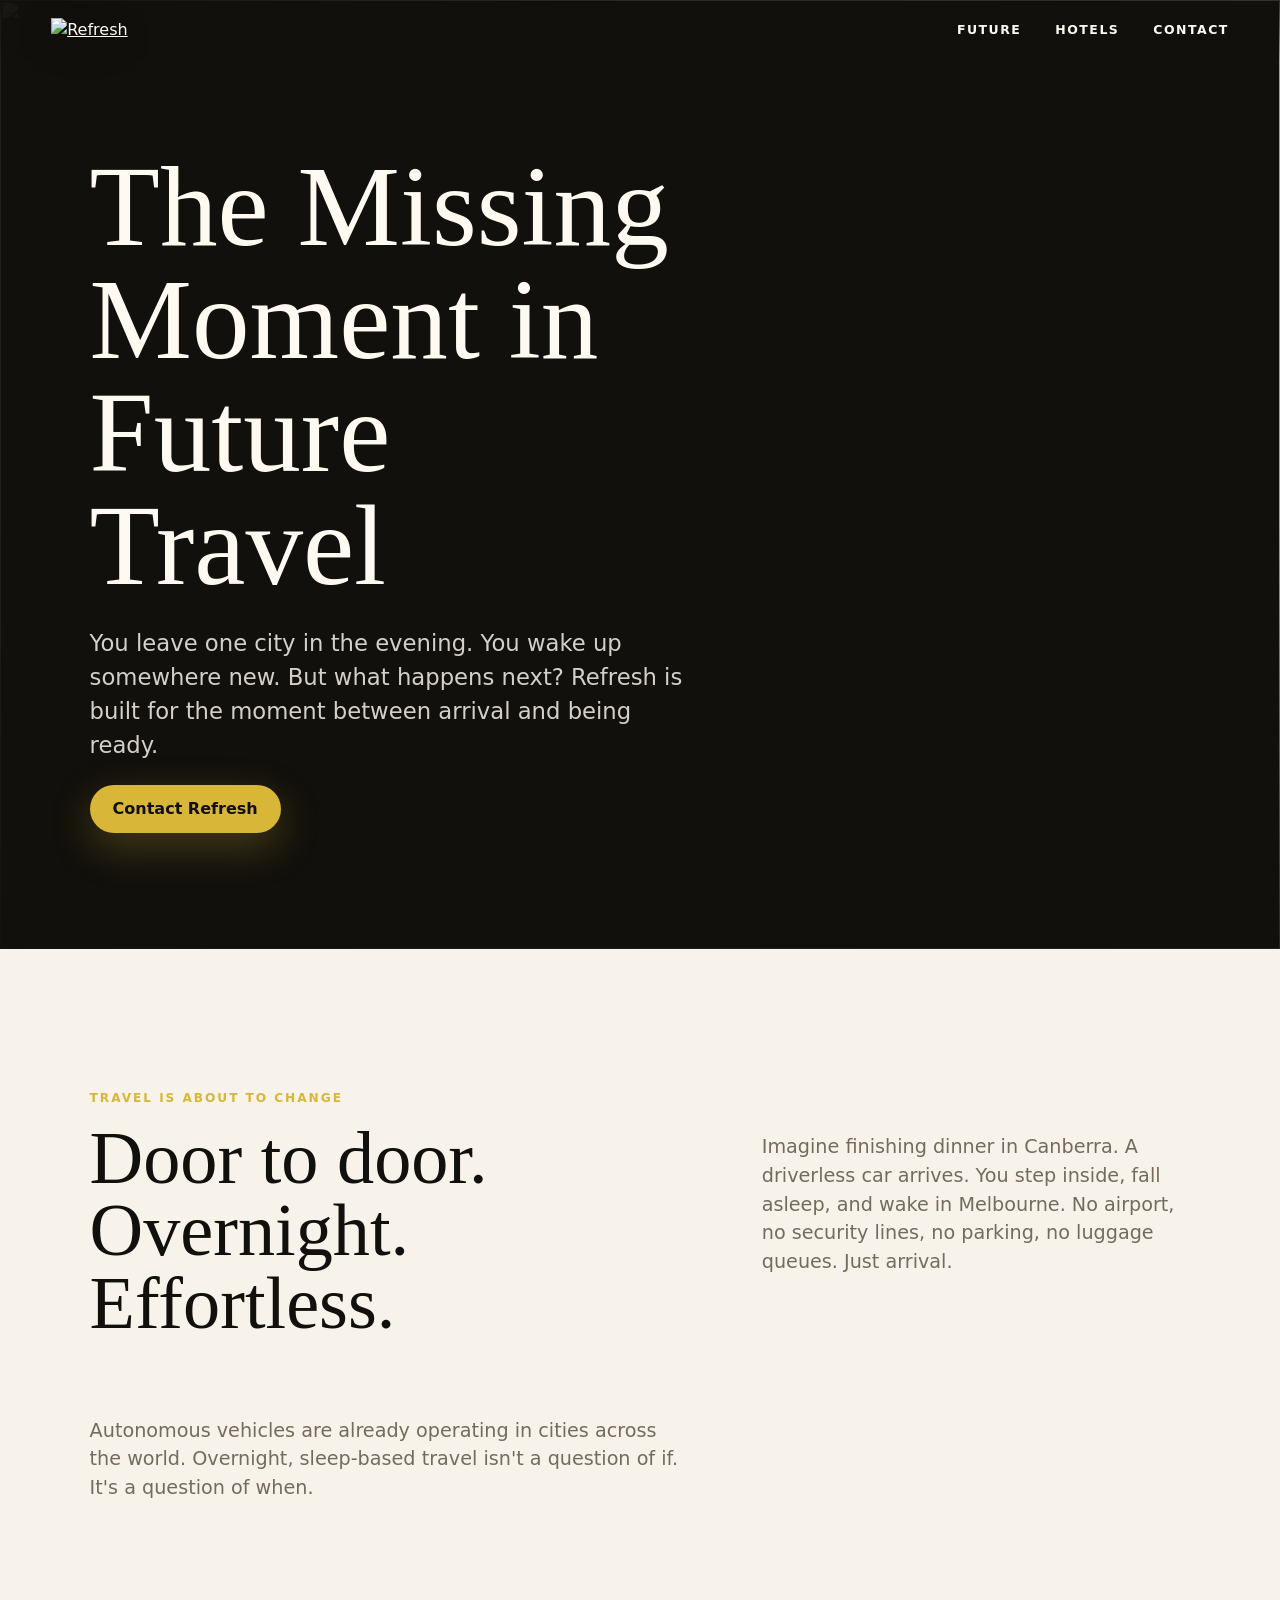
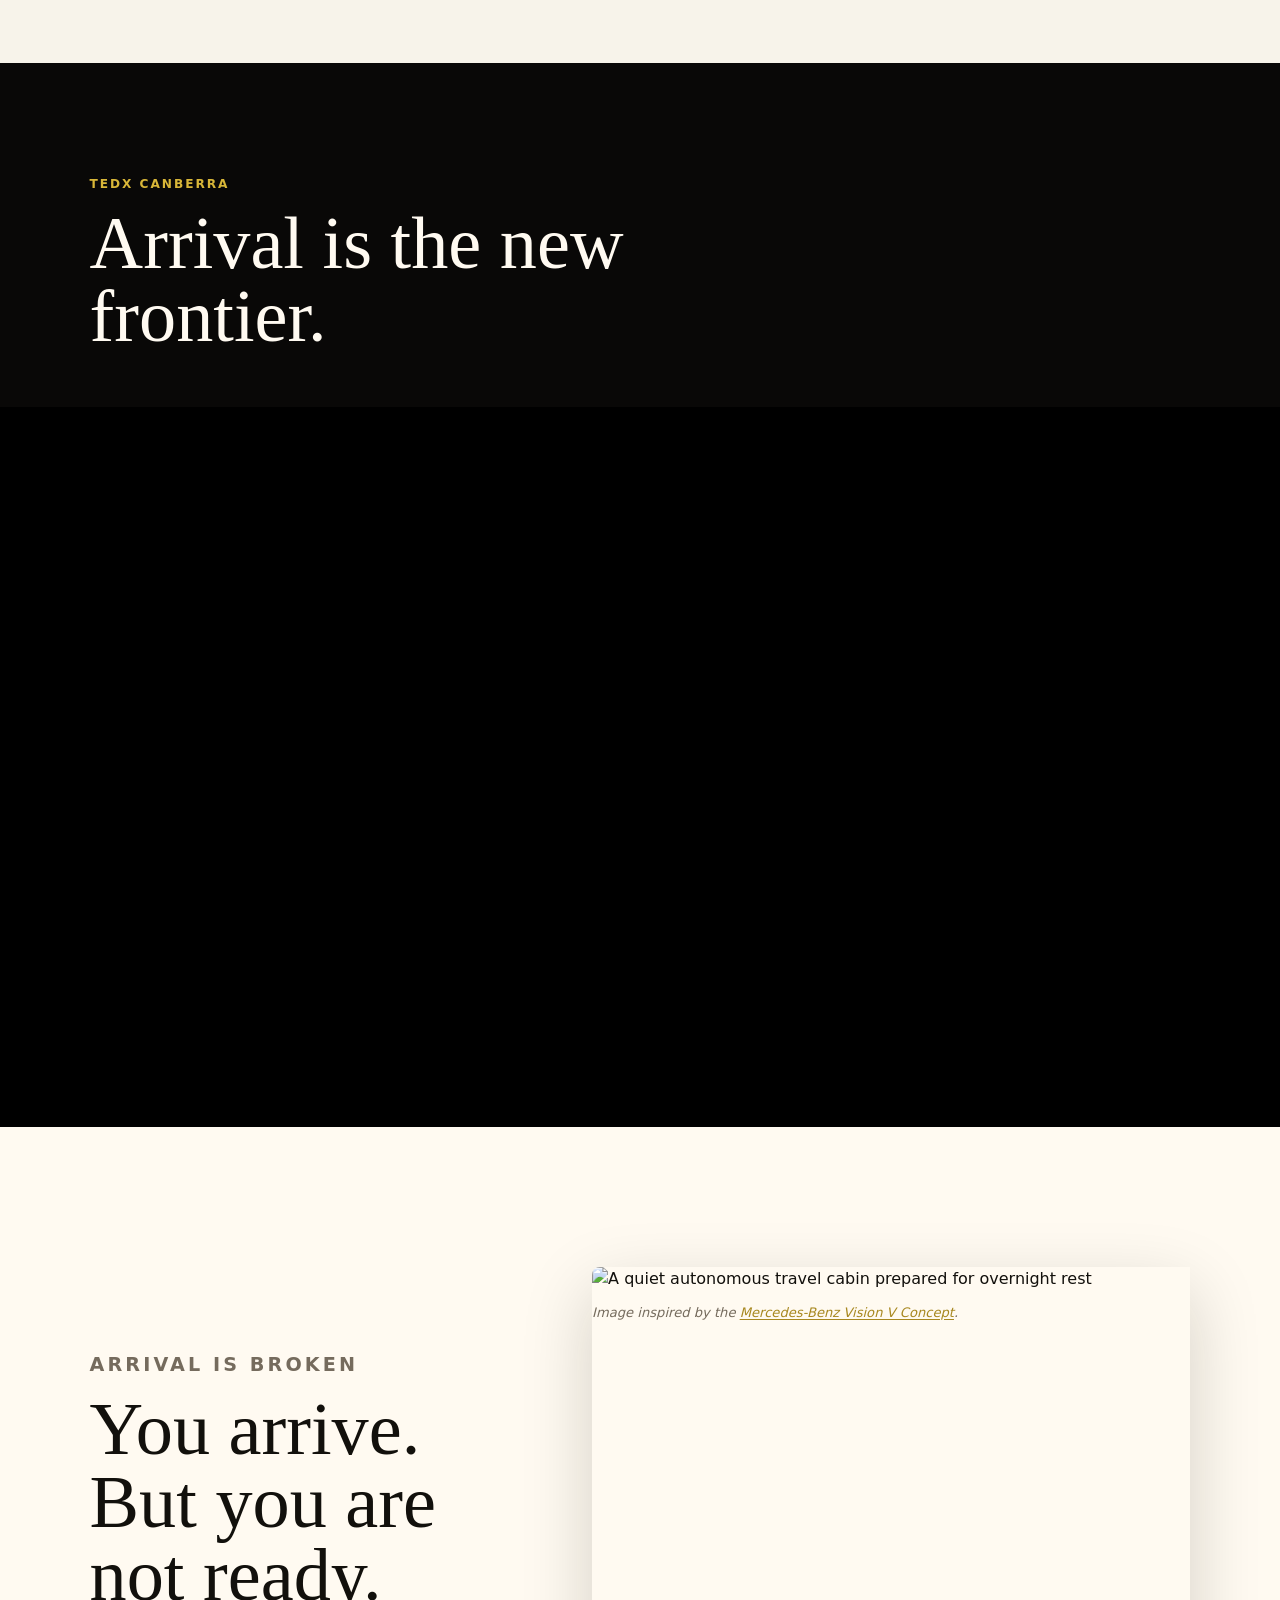
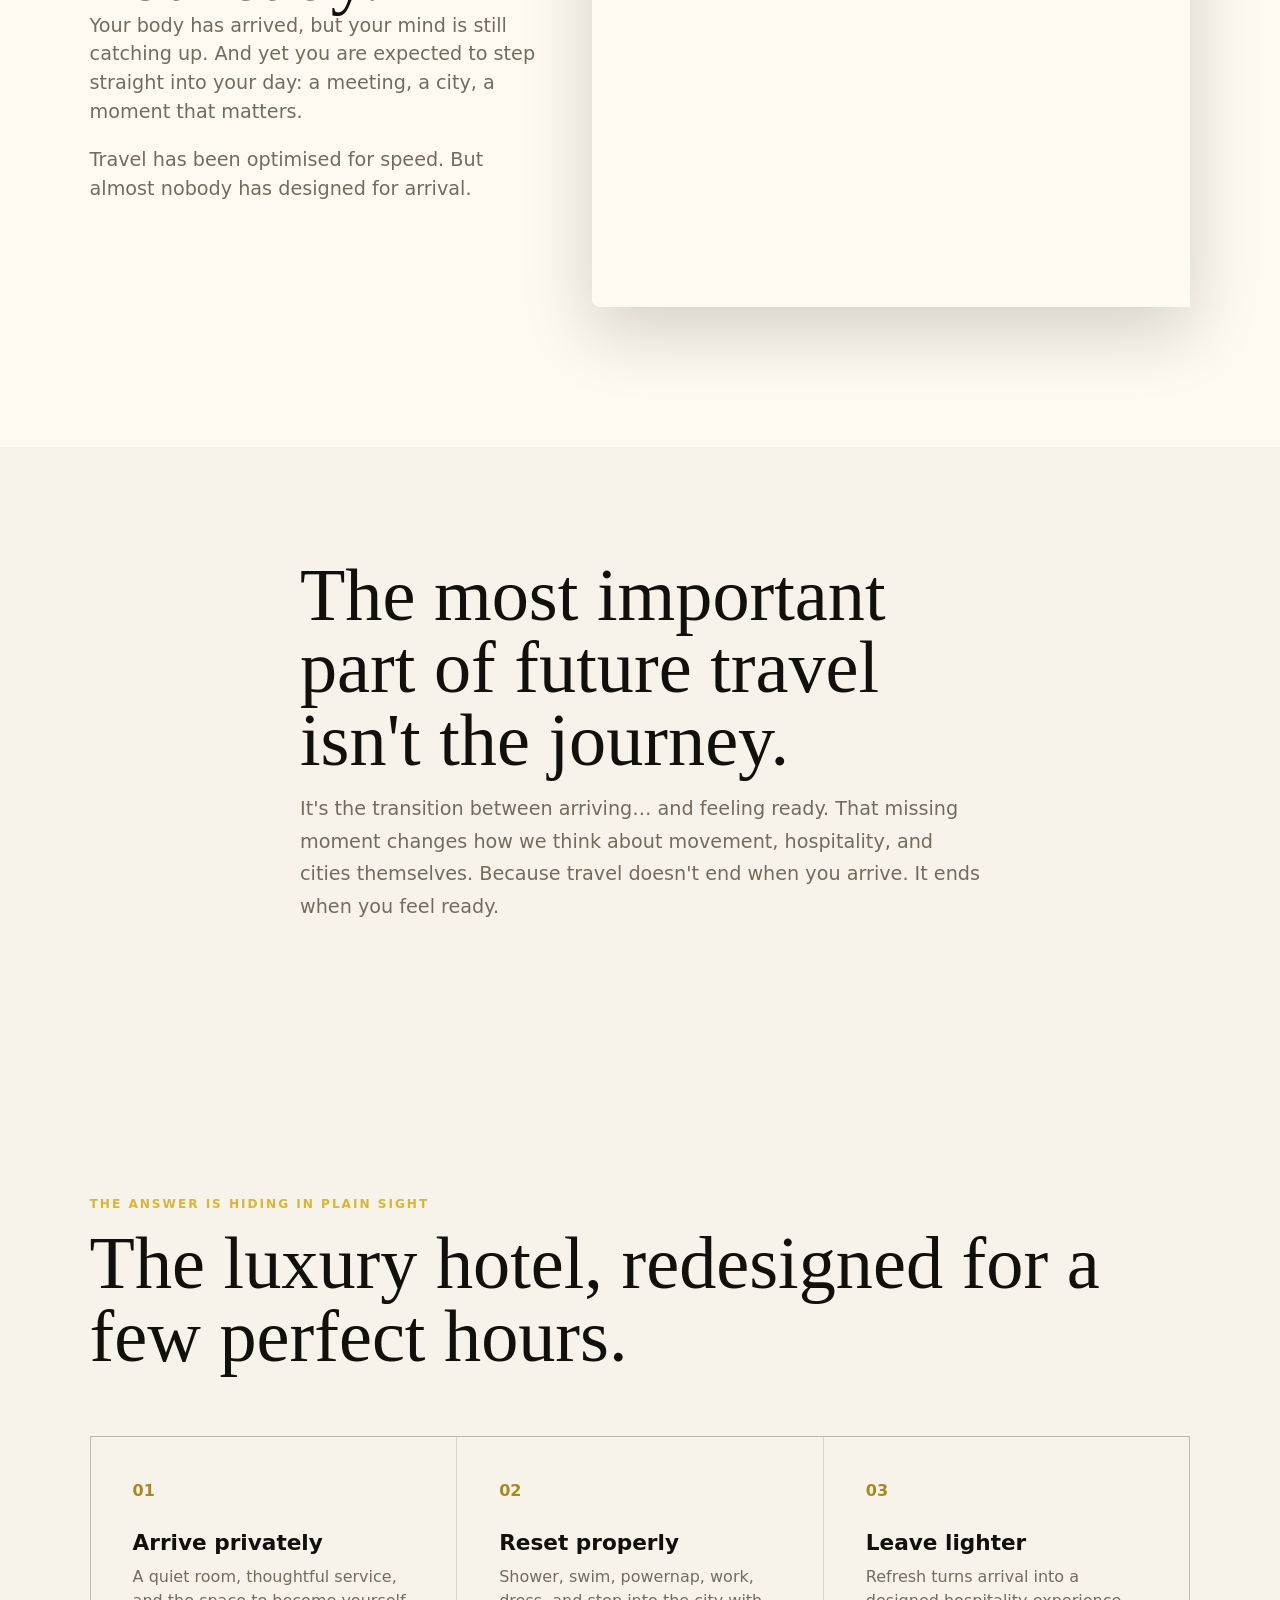
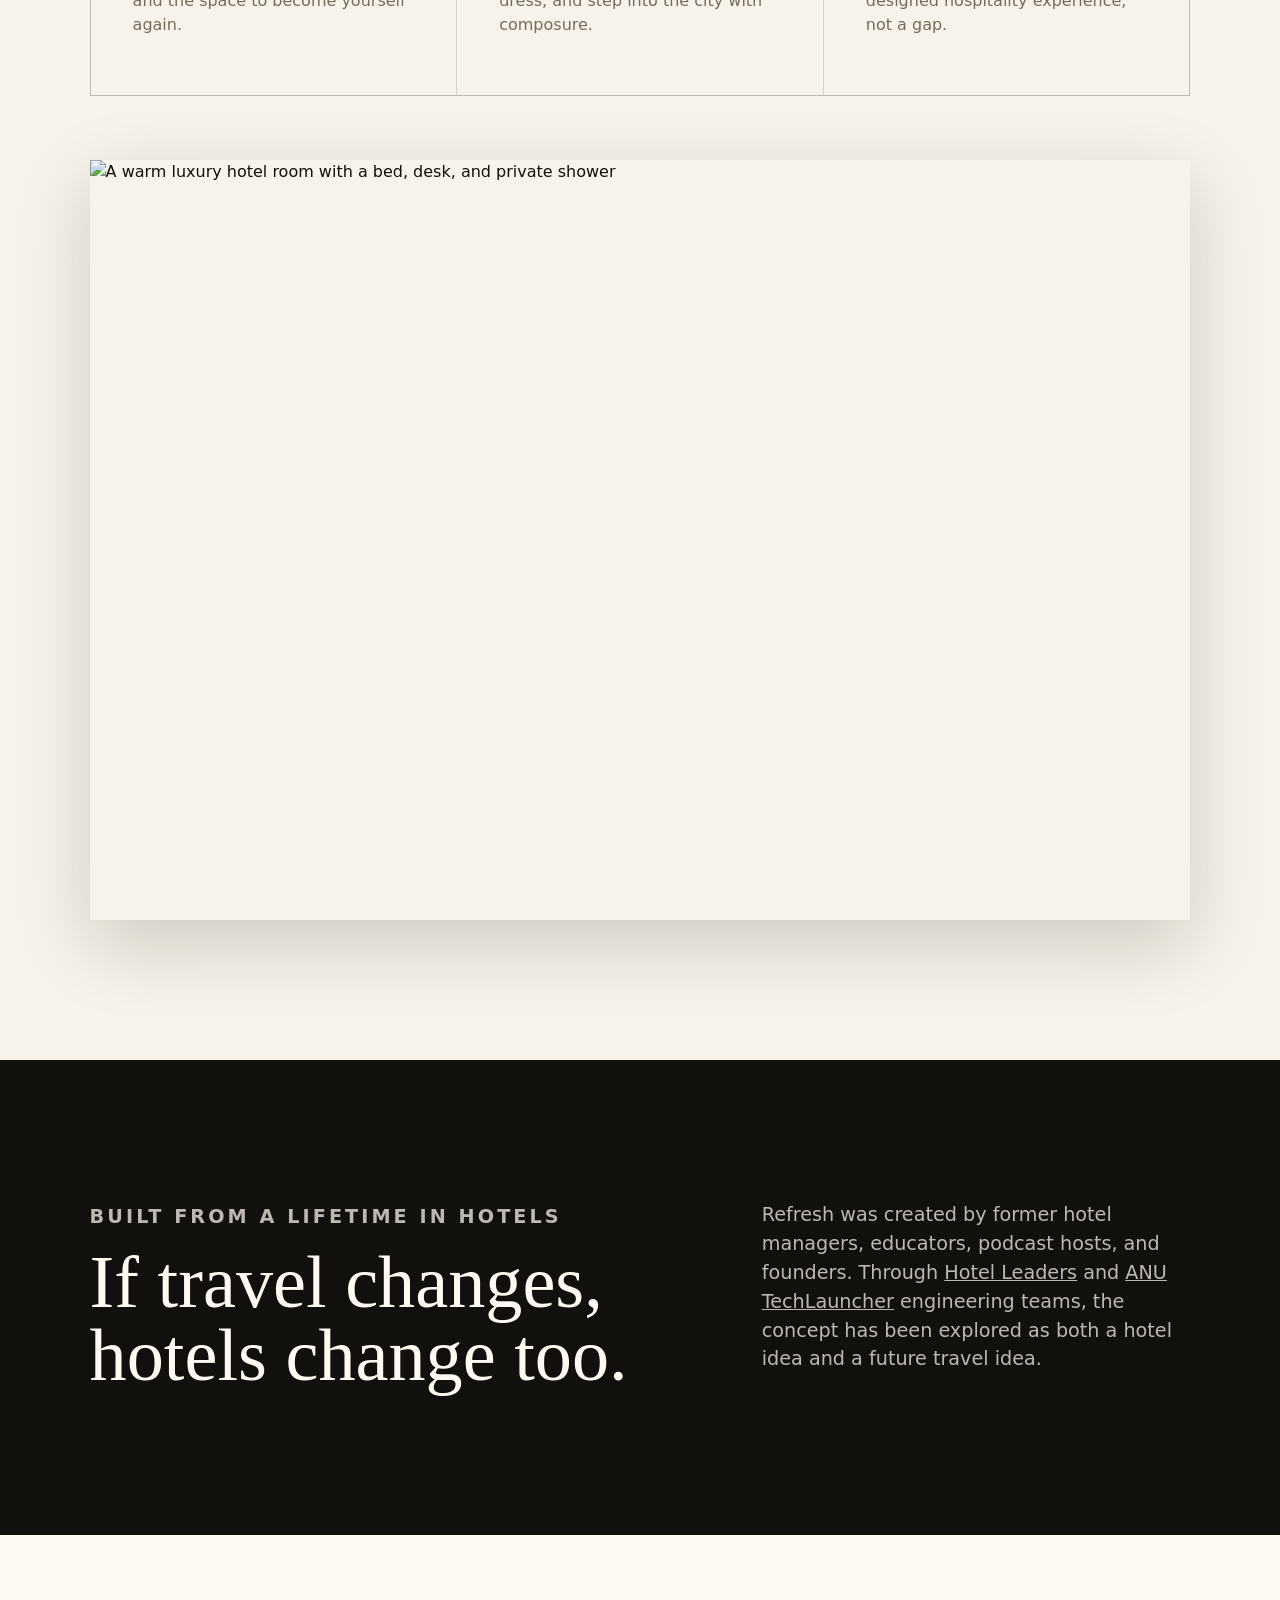
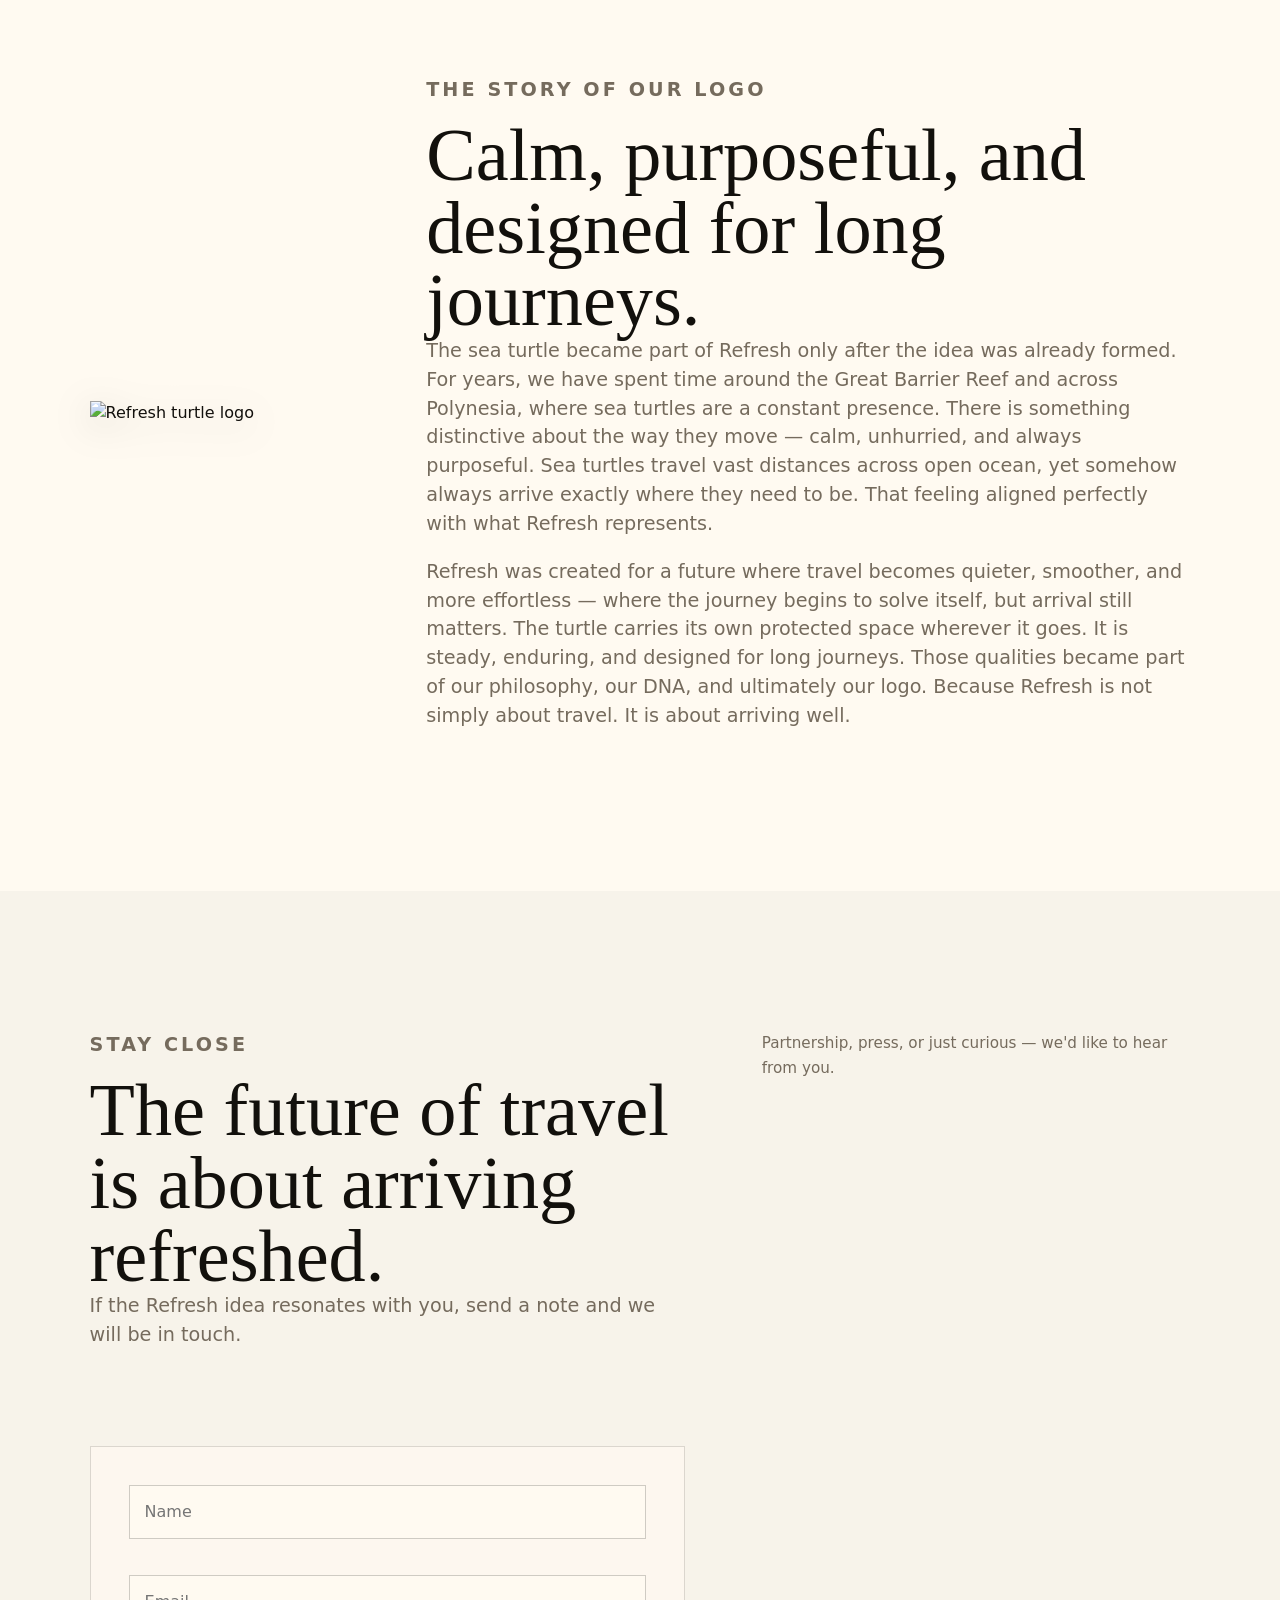
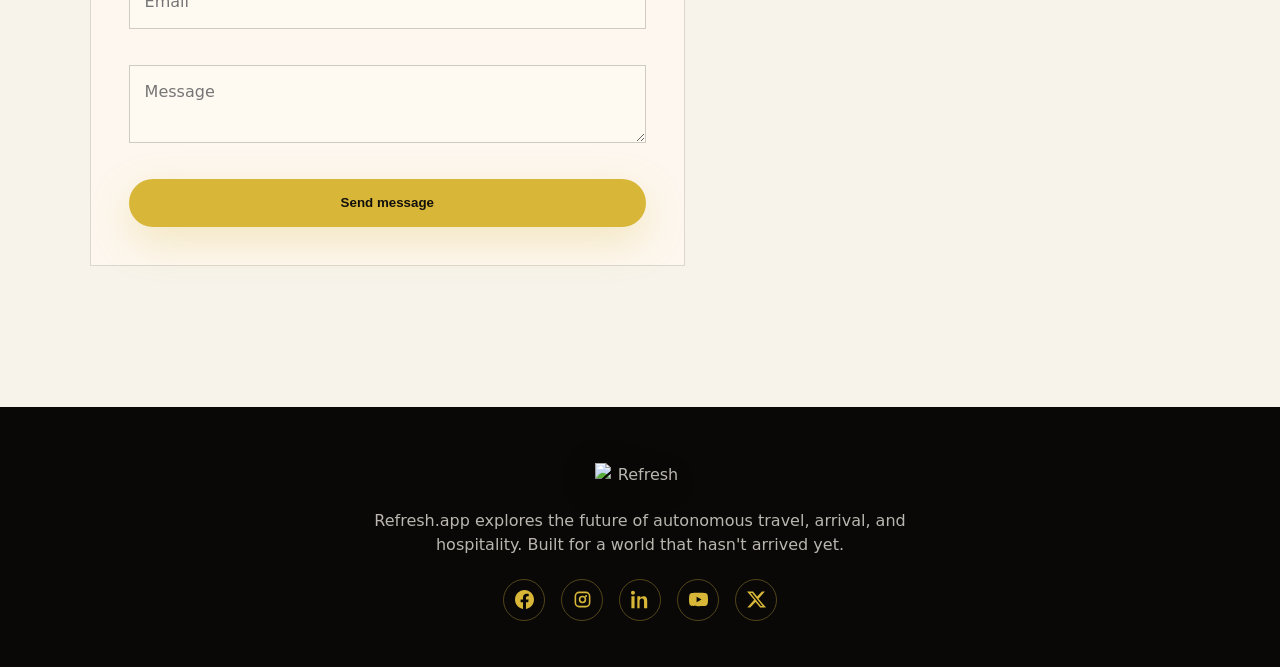
==== commit 07161a5d: "Fix: Formspree Ajax form, section markup, Facebook link, video fallback - Contact form: replace mail" ====
--- a/index.html
+++ b/index.html
@@ -115,7 +115,7 @@
 
       <section class="transition-band" aria-label="The missing moment">
         <div class="transition-inner">
-          <p class="eyebrow">The most important part of future travel isn't the journey.</p>
+          <h2>The most important part of future travel isn't the journey.</h2>
           <p>
             It's the transition between arriving… and feeling ready. That missing
             moment changes how we think about movement, hospitality, and cities
@@ -206,22 +206,64 @@
             touch.
           </p>
         </div>
-        <form class="contact-form" action="mailto:hello@refresh.app" method="post" enctype="text/plain">
-          <p class="form-intro">Partnership, press, or just curious — we'd like to hear from you.</p>
-          <label>
-            <span>Name</span>
-            <input type="text" name="name" autocomplete="name" required />
-          </label>
-          <label>
-            <span>Email</span>
-            <input type="email" name="email" autocomplete="email" required />
-          </label>
-          <label>
-            <span>Message</span>
-            <textarea name="message" rows="5"></textarea>
-          </label>
-          <button type="submit">Send message</button>
+        <p class="form-intro">Partnership, press, or just curious — we'd like to hear from you.</p>
+
+        <!-- Success and error banners -->
+        <div data-fs-success style="display:none; color: #C9A84C; text-align: center; padding: 1rem 0;">
+          Thank you. We will be in touch.
+        </div>
+        <div data-fs-error style="display:none; color: #c0392b; text-align: center; padding: 0.5rem 0;">
+          Something went wrong. Please try again.
+        </div>
+
+        <form id="contact-form" class="contact-form">
+
+          <!-- Honeypot spam trap -->
+          <input type="text" name="_gotcha" style="display:none" tabindex="-1" autocomplete="off">
+
+          <input
+            type="text"
+            id="name"
+            name="name"
+            placeholder="Name"
+            required
+            data-fs-field
+          >
+          <span data-fs-error="name" style="color: #c0392b; font-size: 0.85rem;"></span>
+
+          <input
+            type="email"
+            id="email"
+            name="email"
+            placeholder="Email"
+            required
+            data-fs-field
+          >
+          <span data-fs-error="email" style="color: #c0392b; font-size: 0.85rem;"></span>
+
+          <textarea
+            id="message"
+            name="message"
+            placeholder="Message"
+            data-fs-field
+          ></textarea>
+          <span data-fs-error="message" style="color: #c0392b; font-size: 0.85rem;"></span>
+
+          <button type="submit" data-fs-submit-btn>Send message</button>
+
         </form>
+
+        <!-- Formspree Ajax SDK -->
+        <script>
+          window.formspree = window.formspree || function () {
+            (formspree.q = formspree.q || []).push(arguments);
+          };
+          formspree('initForm', {
+            formElement: '#contact-form',
+            formId: 'mqeoegjg'
+          });
+        </script>
+        <script src="https://unpkg.com/@formspree/ajax@1" defer></script>
       </section>
     </main>
 
@@ -232,6 +274,11 @@
       />
       <p>Refresh.app explores the future of autonomous travel, arrival, and hospitality. Built for a world that hasn't arrived yet.</p>
       <div class="social-links" aria-label="Social links">
+        <a href="https://www.facebook.com/refresh.app.official/" aria-label="Facebook">
+          <svg viewBox="0 0 24 24" aria-hidden="true">
+            <path d="M24 12.073C24 5.405 18.627 0 12 0S0 5.405 0 12.073C0 18.1 4.388 23.094 10.125 24v-8.437H7.078v-3.49h3.047V9.41c0-3.025 1.792-4.697 4.533-4.697 1.312 0 2.686.236 2.686.236v2.97h-1.513c-1.491 0-1.956.93-1.956 1.886v2.267h3.328l-.532 3.49h-2.796V24C19.612 23.094 24 18.1 24 12.073Z"/>
+          </svg>
+        </a>
         <a href="https://www.instagram.com/refresh.app.official/" aria-label="Instagram">
           <svg viewBox="0 0 24 24" aria-hidden="true">
             <path d="M7.75 2h8.5A5.76 5.76 0 0 1 22 7.75v8.5A5.76 5.76 0 0 1 16.25 22h-8.5A5.76 5.76 0 0 1 2 16.25v-8.5A5.76 5.76 0 0 1 7.75 2Zm0 2A3.75 3.75 0 0 0 4 7.75v8.5A3.75 3.75 0 0 0 7.75 20h8.5A3.75 3.75 0 0 0 20 16.25v-8.5A3.75 3.75 0 0 0 16.25 4h-8.5Zm8.75 2.2a1.3 1.3 0 1 1 0 2.6 1.3 1.3 0 0 1 0-2.6ZM12 7.3a4.7 4.7 0 1 1 0 9.4 4.7 4.7 0 0 1 0-9.4Zm0 2a2.7 2.7 0 1 0 0 5.4 2.7 2.7 0 0 0 0-5.4Z" />
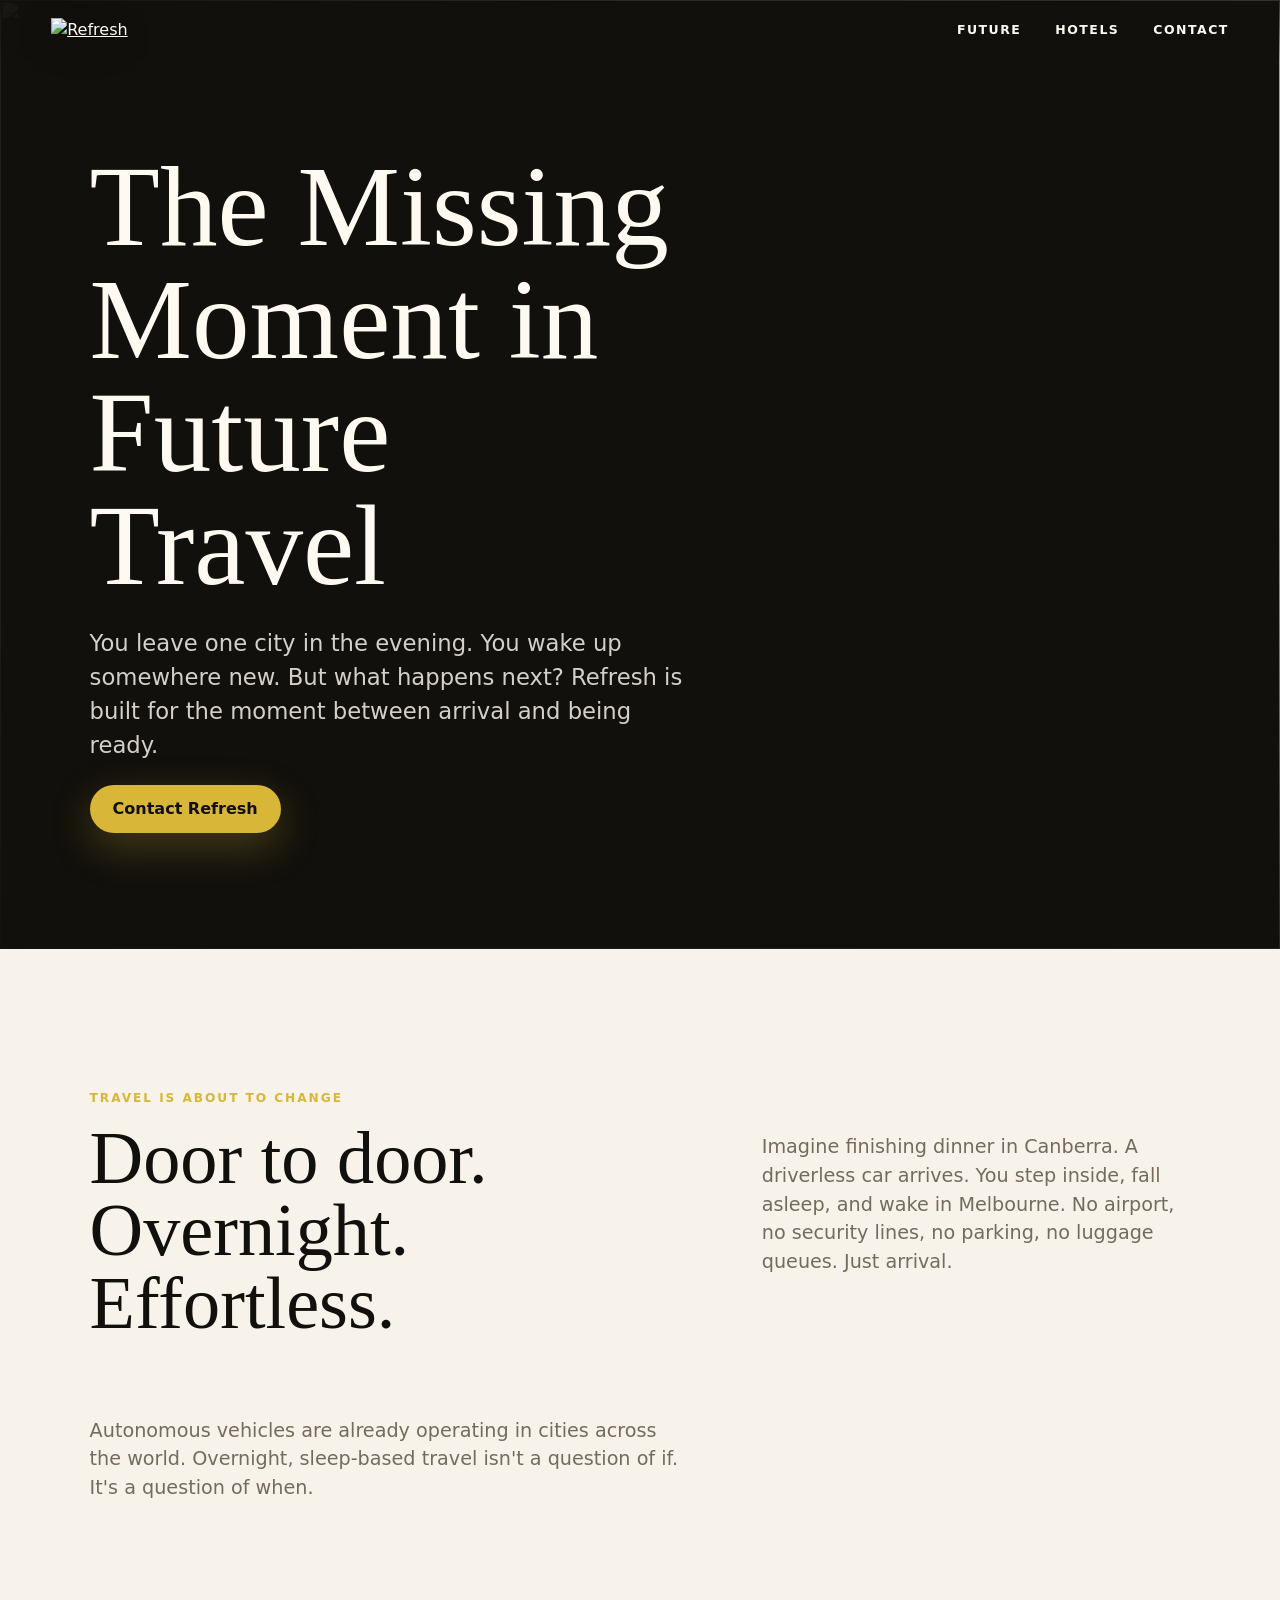
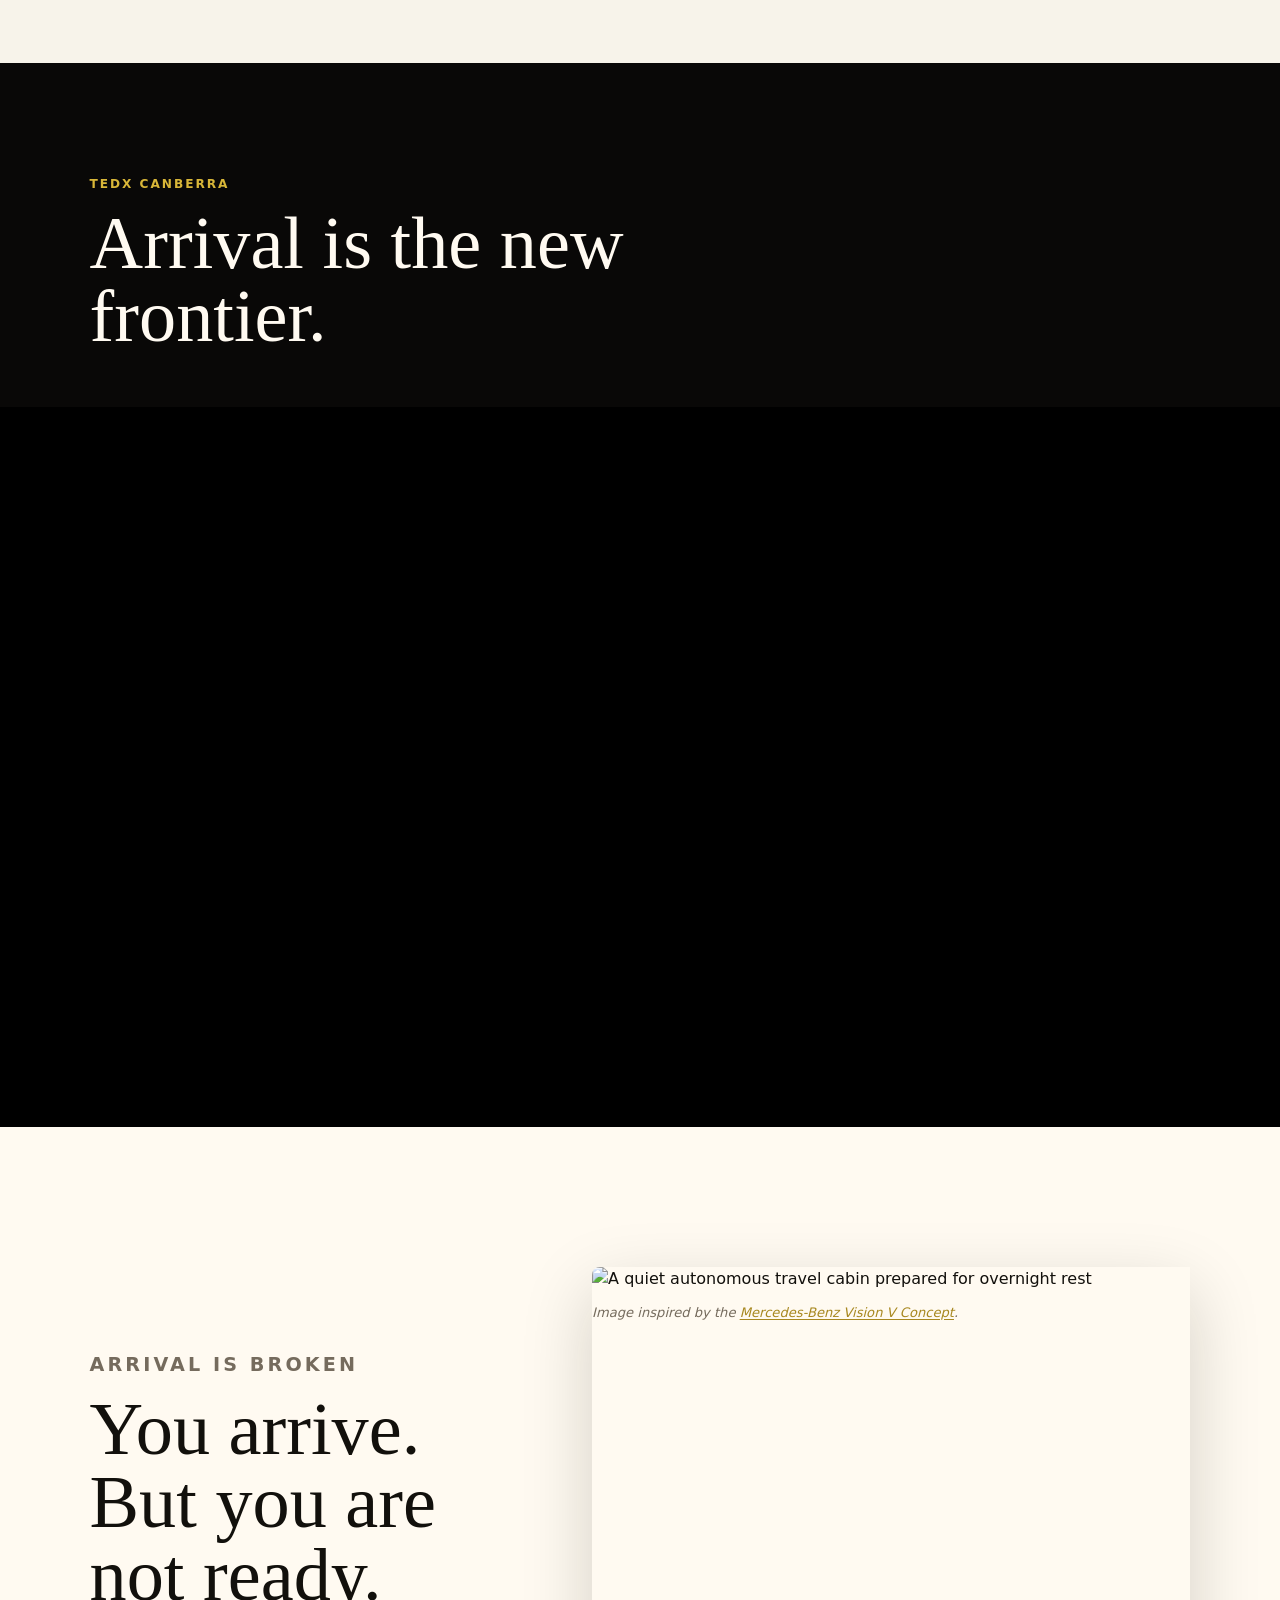
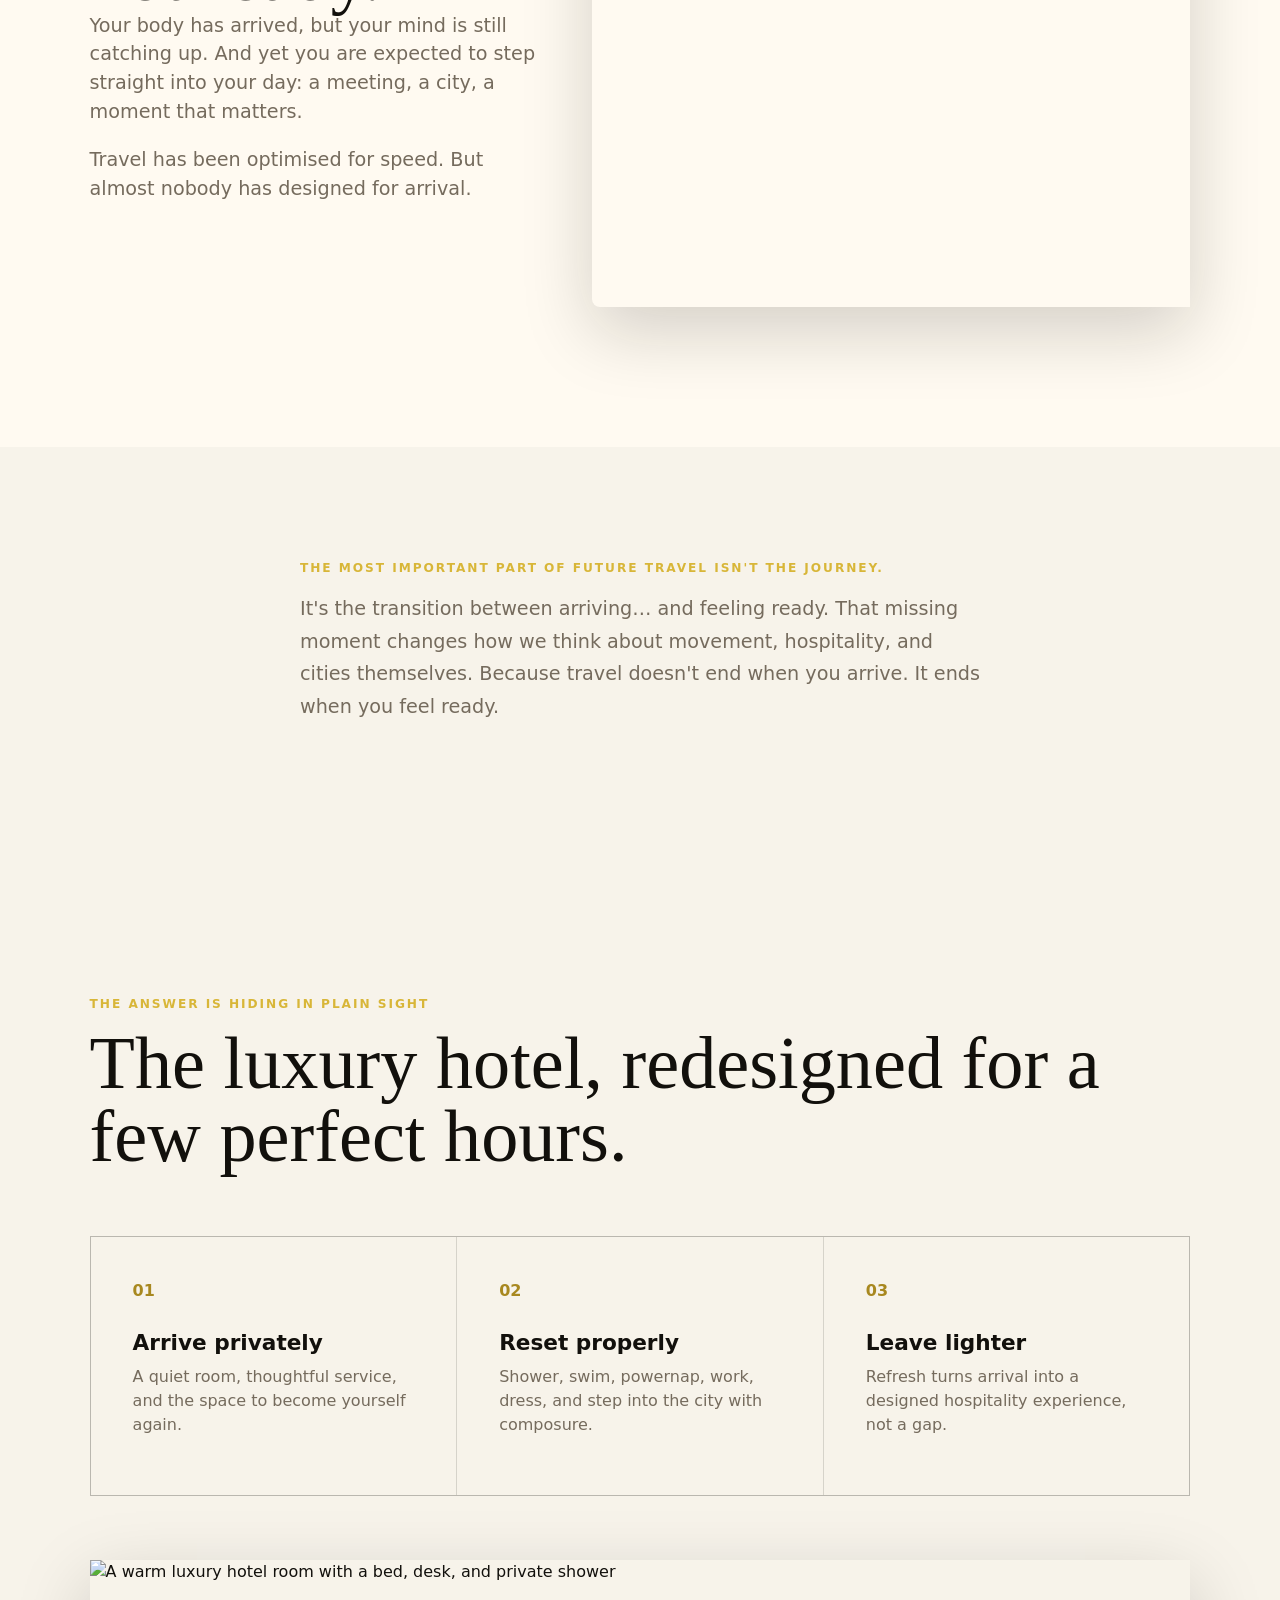
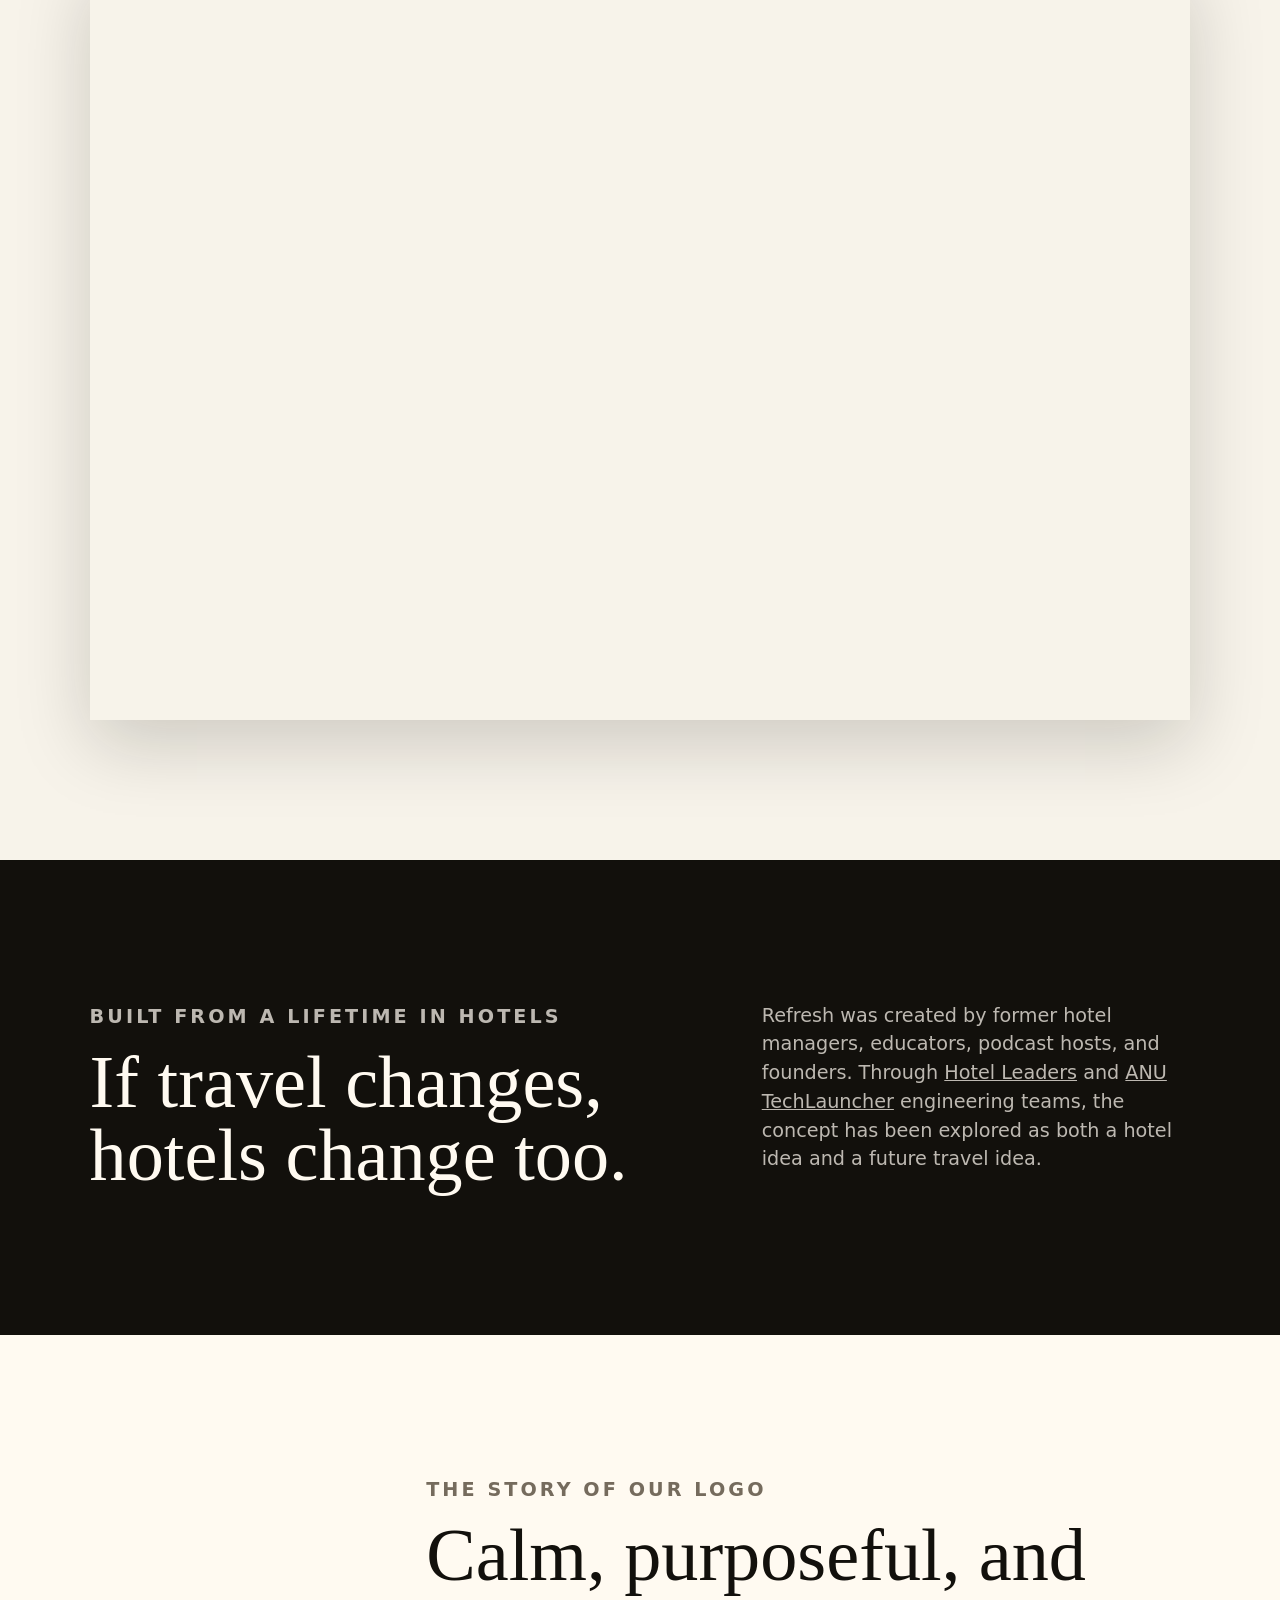
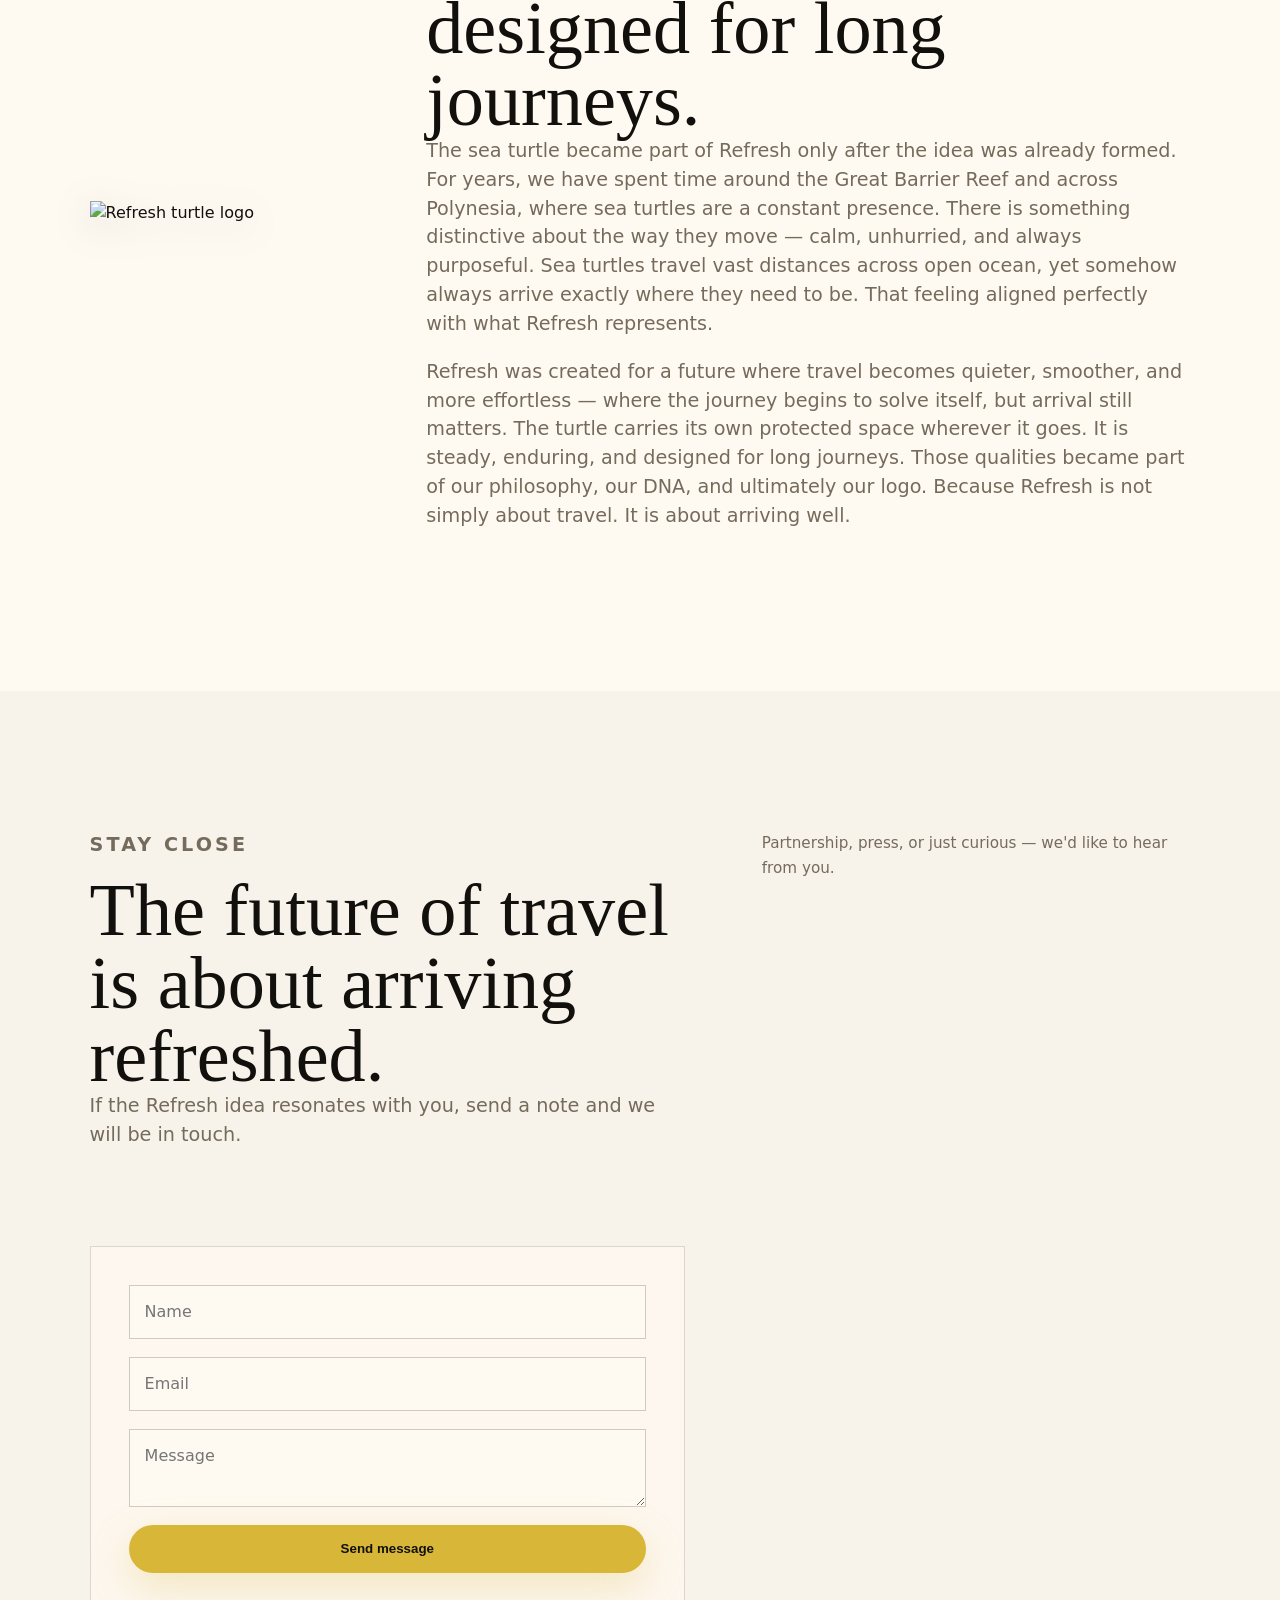
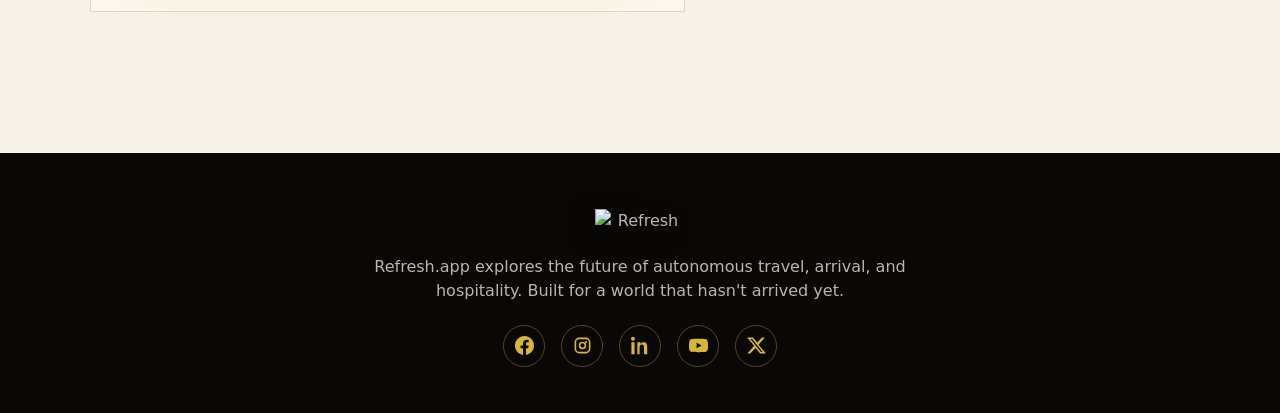
==== commit b534bb05: "Fix: form success message and section heading markup - Contact form: replace Formspree Ajax SDK with" ====
--- a/index.html
+++ b/index.html
@@ -115,7 +115,7 @@
 
       <section class="transition-band" aria-label="The missing moment">
         <div class="transition-inner">
-          <h2>The most important part of future travel isn't the journey.</h2>
+          <p class="eyebrow">The most important part of future travel isn't the journey.</p>
           <p>
             It's the transition between arriving… and feeling ready. That missing
             moment changes how we think about movement, hospitality, and cities
@@ -208,62 +208,52 @@
         </div>
         <p class="form-intro">Partnership, press, or just curious — we'd like to hear from you.</p>
 
-        <!-- Success and error banners -->
-        <div data-fs-success style="display:none; color: #C9A84C; text-align: center; padding: 1rem 0;">
+        <div id="fs-success" style="display:none; color:#C9A84C; text-align:center; padding:1.5rem 0; font-size:1rem;">
           Thank you. We will be in touch.
         </div>
-        <div data-fs-error style="display:none; color: #c0392b; text-align: center; padding: 0.5rem 0;">
+        <div id="fs-error" style="display:none; color:#c0392b; text-align:center; padding:0.5rem 0; font-size:0.9rem;">
           Something went wrong. Please try again.
         </div>
 
         <form id="contact-form" class="contact-form">
-
-          <!-- Honeypot spam trap -->
           <input type="text" name="_gotcha" style="display:none" tabindex="-1" autocomplete="off">
 
-          <input
-            type="text"
-            id="name"
-            name="name"
-            placeholder="Name"
-            required
-            data-fs-field
-          >
-          <span data-fs-error="name" style="color: #c0392b; font-size: 0.85rem;"></span>
-
-          <input
-            type="email"
-            id="email"
-            name="email"
-            placeholder="Email"
-            required
-            data-fs-field
-          >
-          <span data-fs-error="email" style="color: #c0392b; font-size: 0.85rem;"></span>
-
-          <textarea
-            id="message"
-            name="message"
-            placeholder="Message"
-            data-fs-field
-          ></textarea>
-          <span data-fs-error="message" style="color: #c0392b; font-size: 0.85rem;"></span>
-
-          <button type="submit" data-fs-submit-btn>Send message</button>
-
+          <input type="text" id="name" name="name" placeholder="Name" required>
+          <input type="email" id="email" name="email" placeholder="Email" required>
+          <textarea id="message" name="message" placeholder="Message"></textarea>
+
+          <button type="submit" id="submit-btn">Send message</button>
         </form>
 
-        <!-- Formspree Ajax SDK -->
         <script>
-          window.formspree = window.formspree || function () {
-            (formspree.q = formspree.q || []).push(arguments);
-          };
-          formspree('initForm', {
-            formElement: '#contact-form',
-            formId: 'mqeoegjg'
+          document.getElementById('contact-form').addEventListener('submit', async function(e) {
+            e.preventDefault();
+            const btn = document.getElementById('submit-btn');
+            btn.disabled = true;
+            btn.textContent = 'Sending…';
+
+            const data = new FormData(this);
+            try {
+              const res = await fetch('https://formspree.io/f/mqeoegjg', {
+                method: 'POST',
+                body: data,
+                headers: { 'Accept': 'application/json' }
+              });
+              if (res.ok) {
+                document.getElementById('contact-form').style.display = 'none';
+                document.getElementById('fs-success').style.display = 'block';
+              } else {
+                document.getElementById('fs-error').style.display = 'block';
+                btn.disabled = false;
+                btn.textContent = 'Send message';
+              }
+            } catch {
+              document.getElementById('fs-error').style.display = 'block';
+              btn.disabled = false;
+              btn.textContent = 'Send message';
+            }
           });
         </script>
-        <script src="https://unpkg.com/@formspree/ajax@1" defer></script>
       </section>
     </main>
 
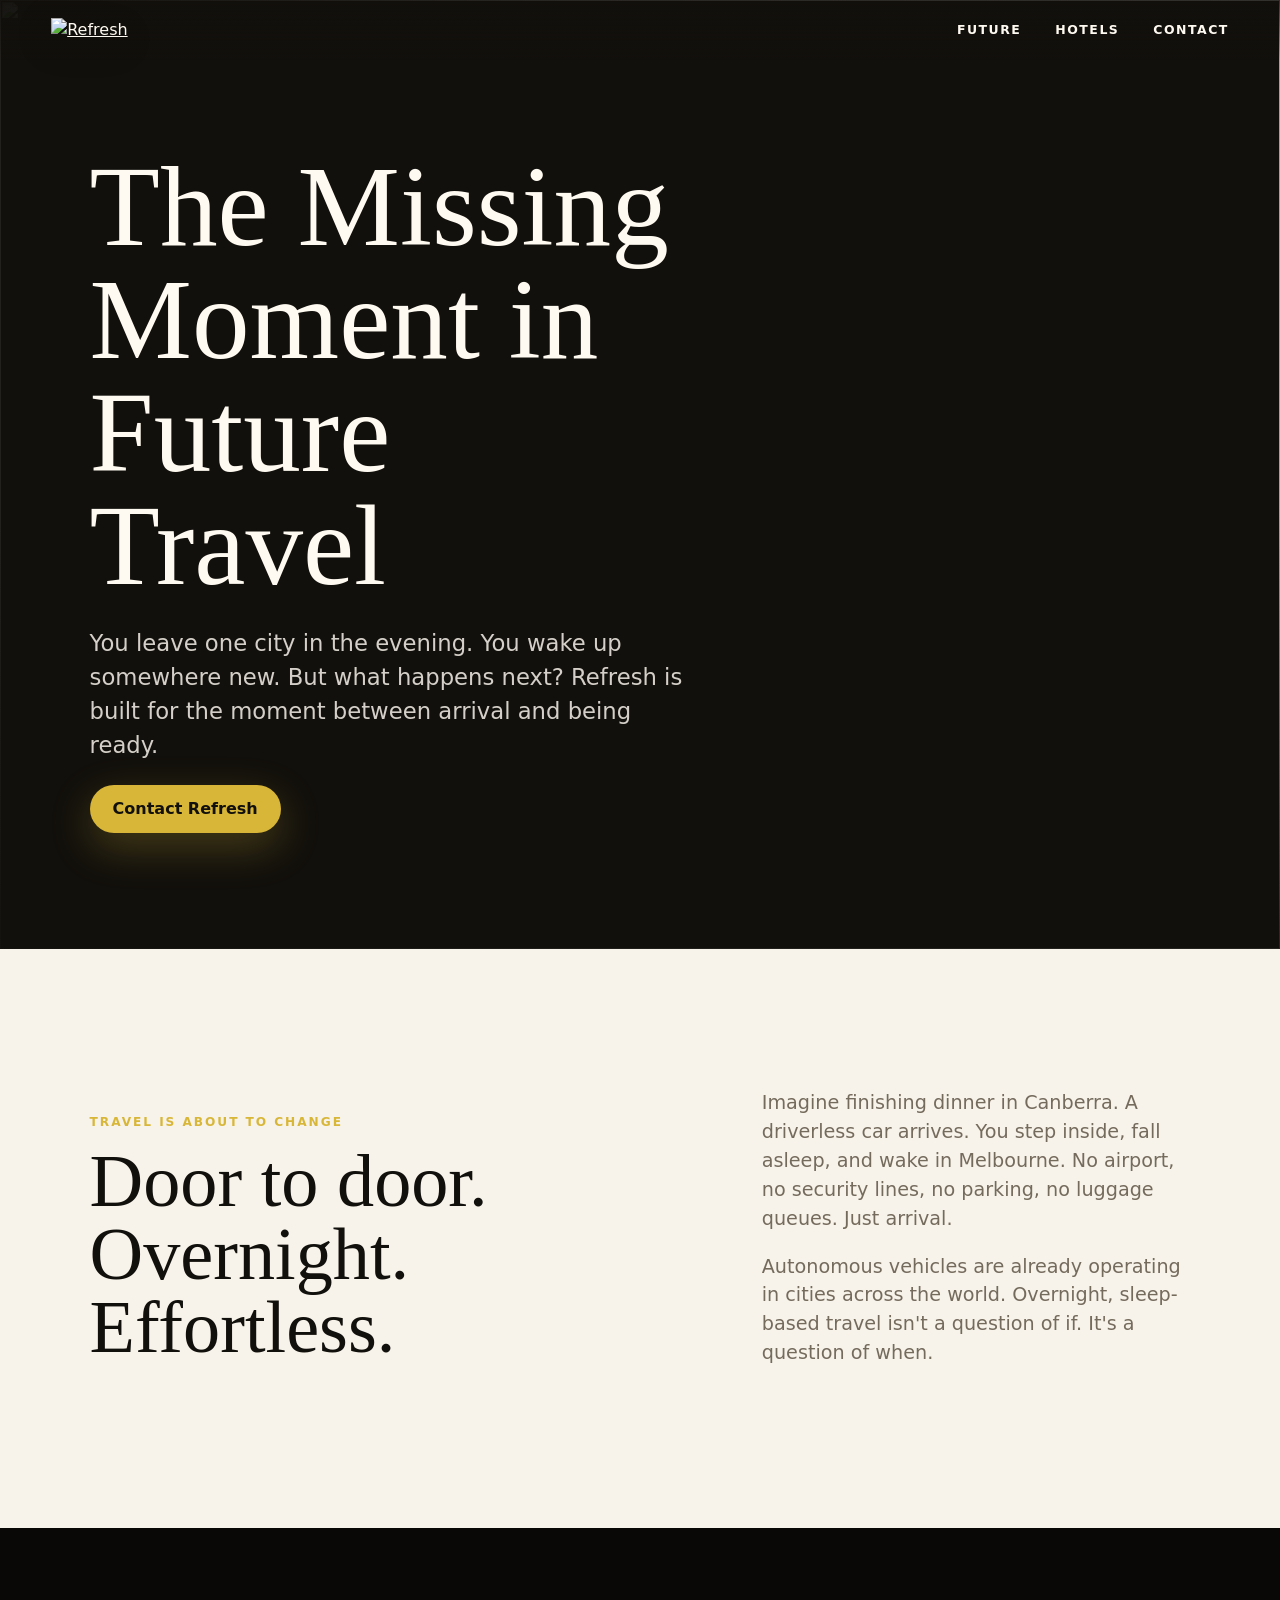
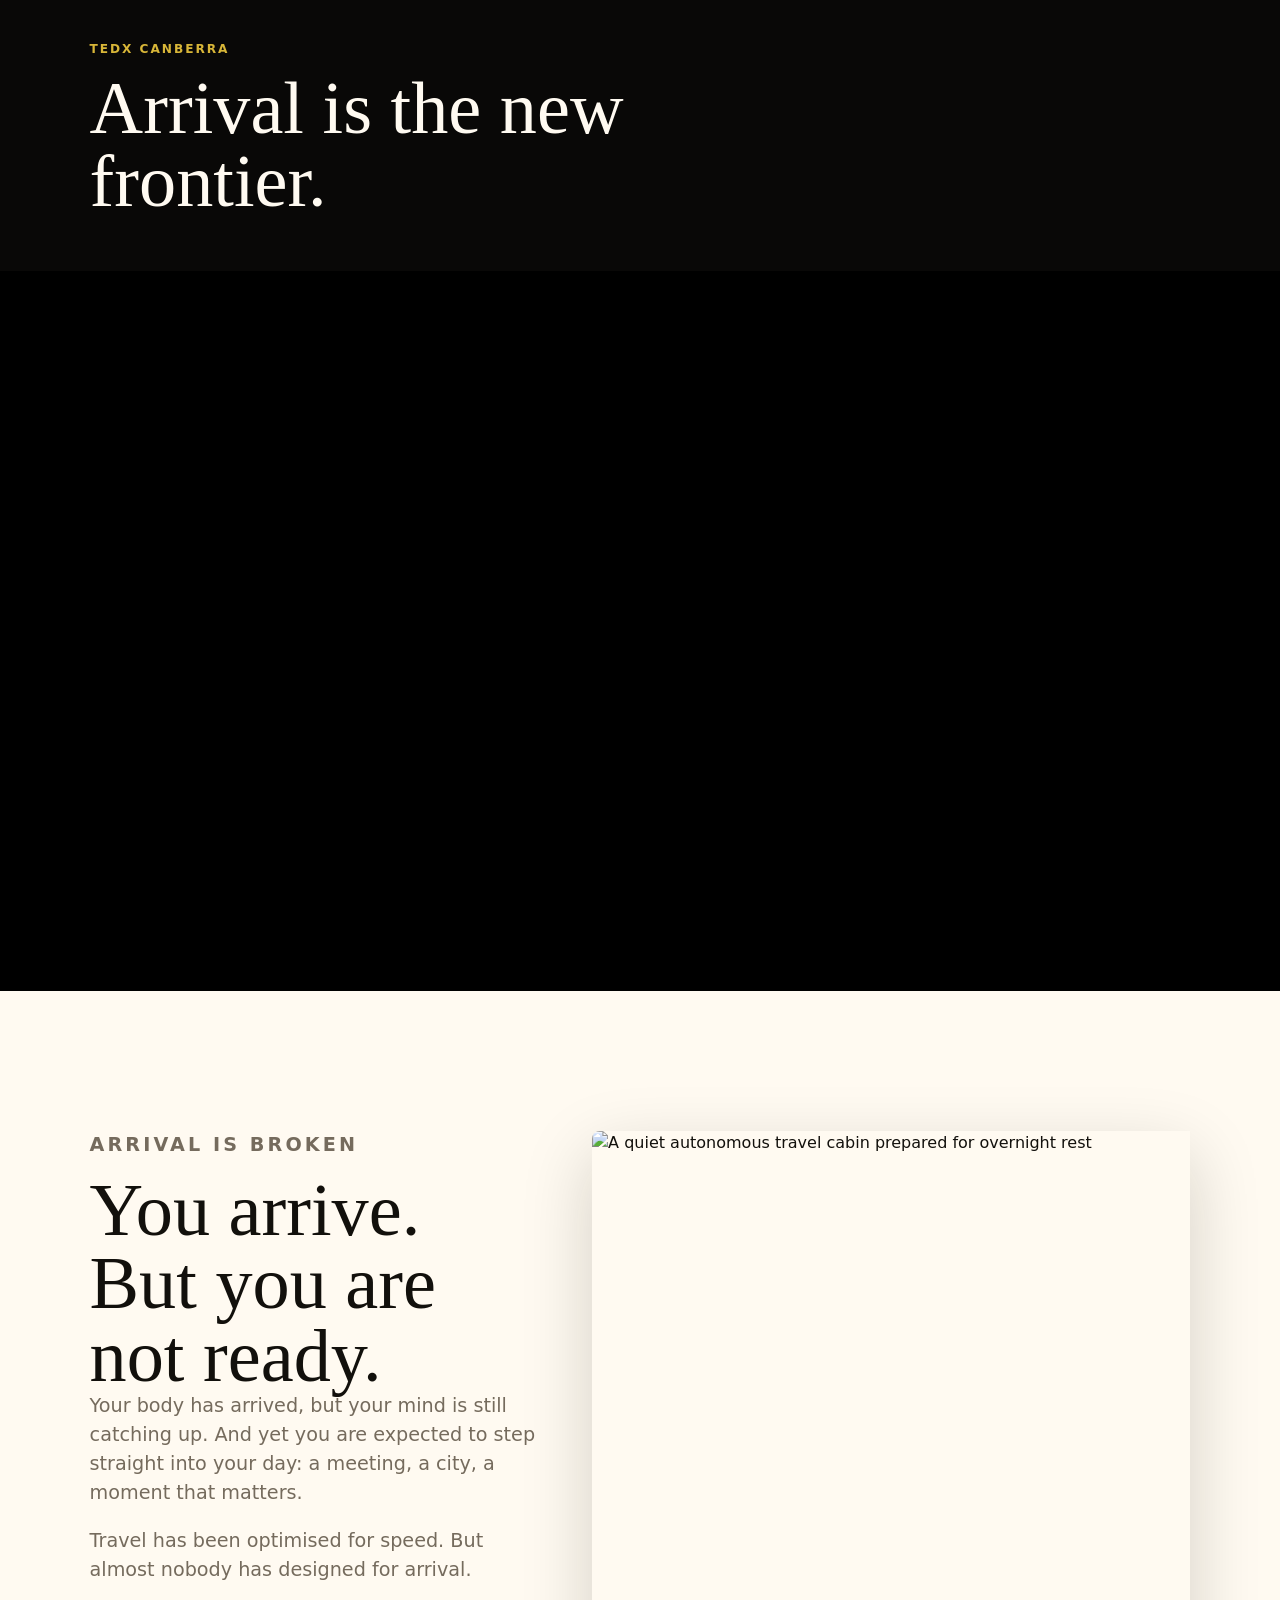
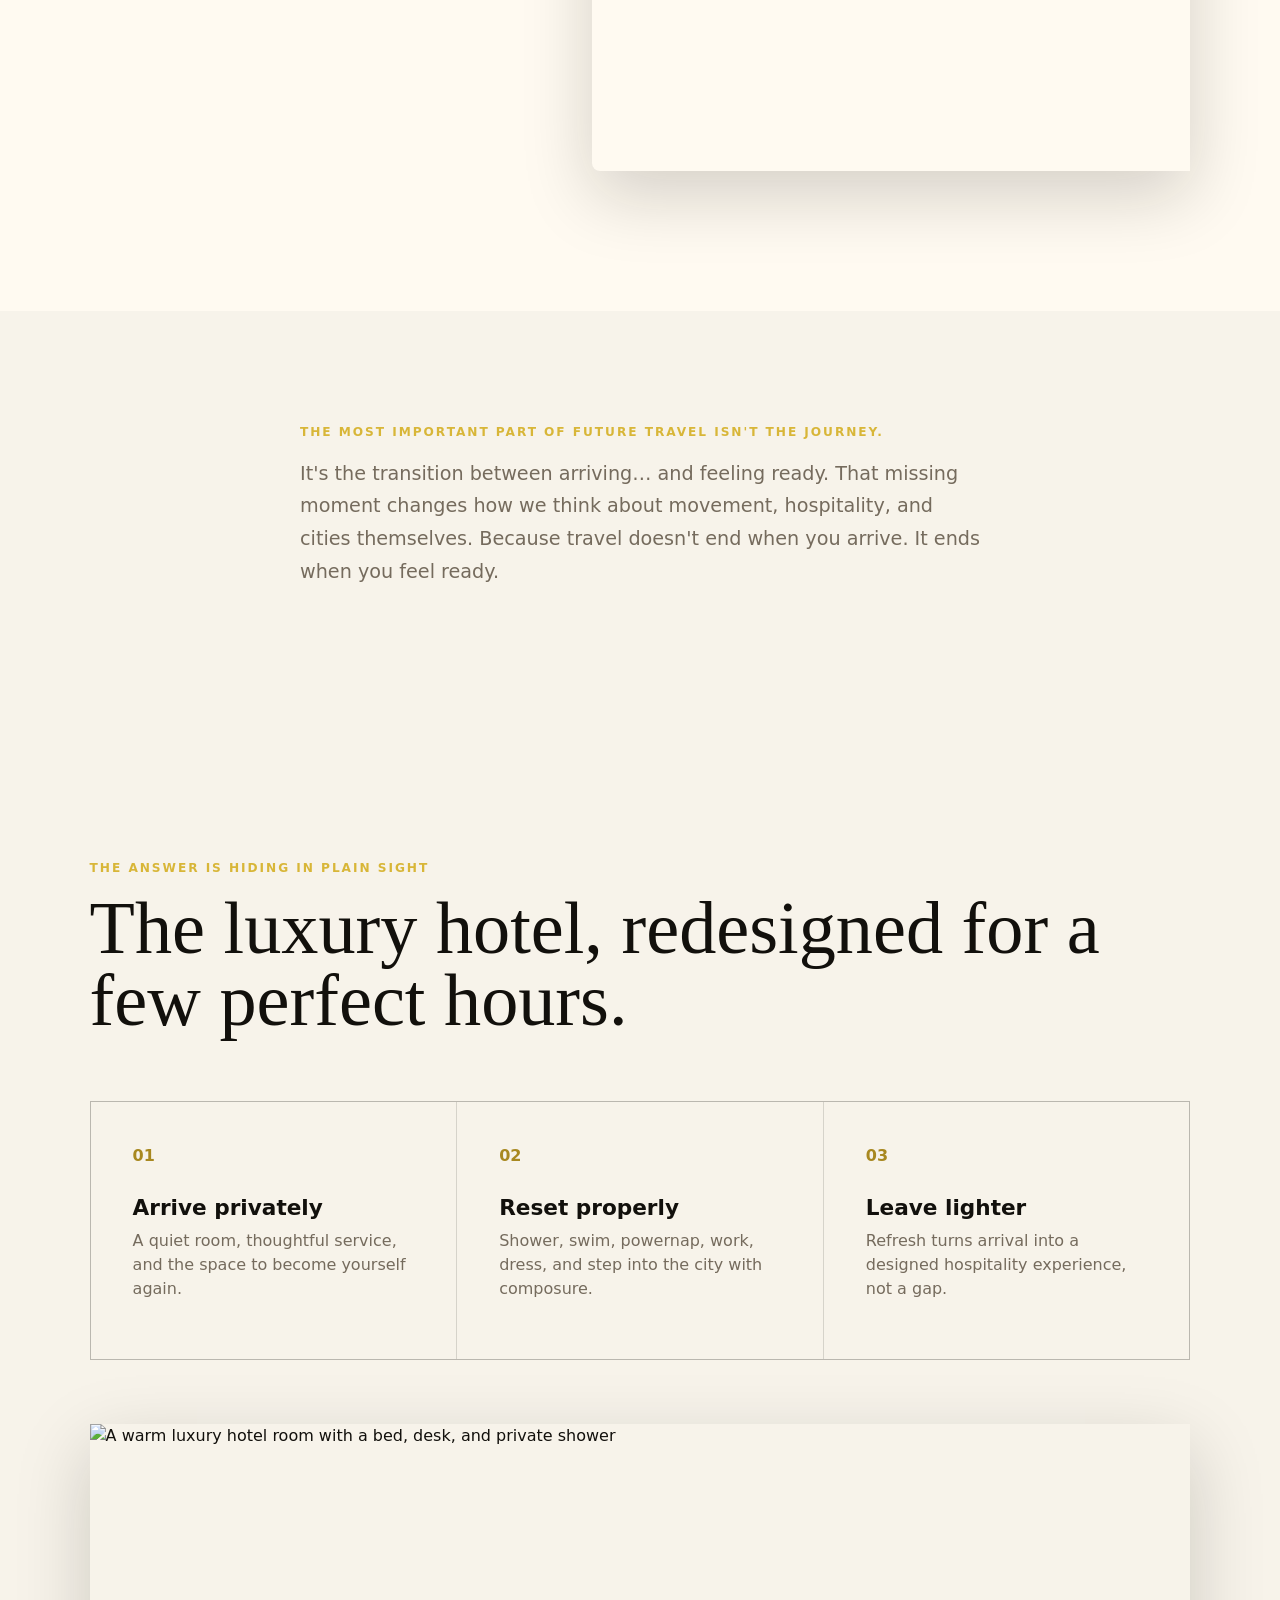
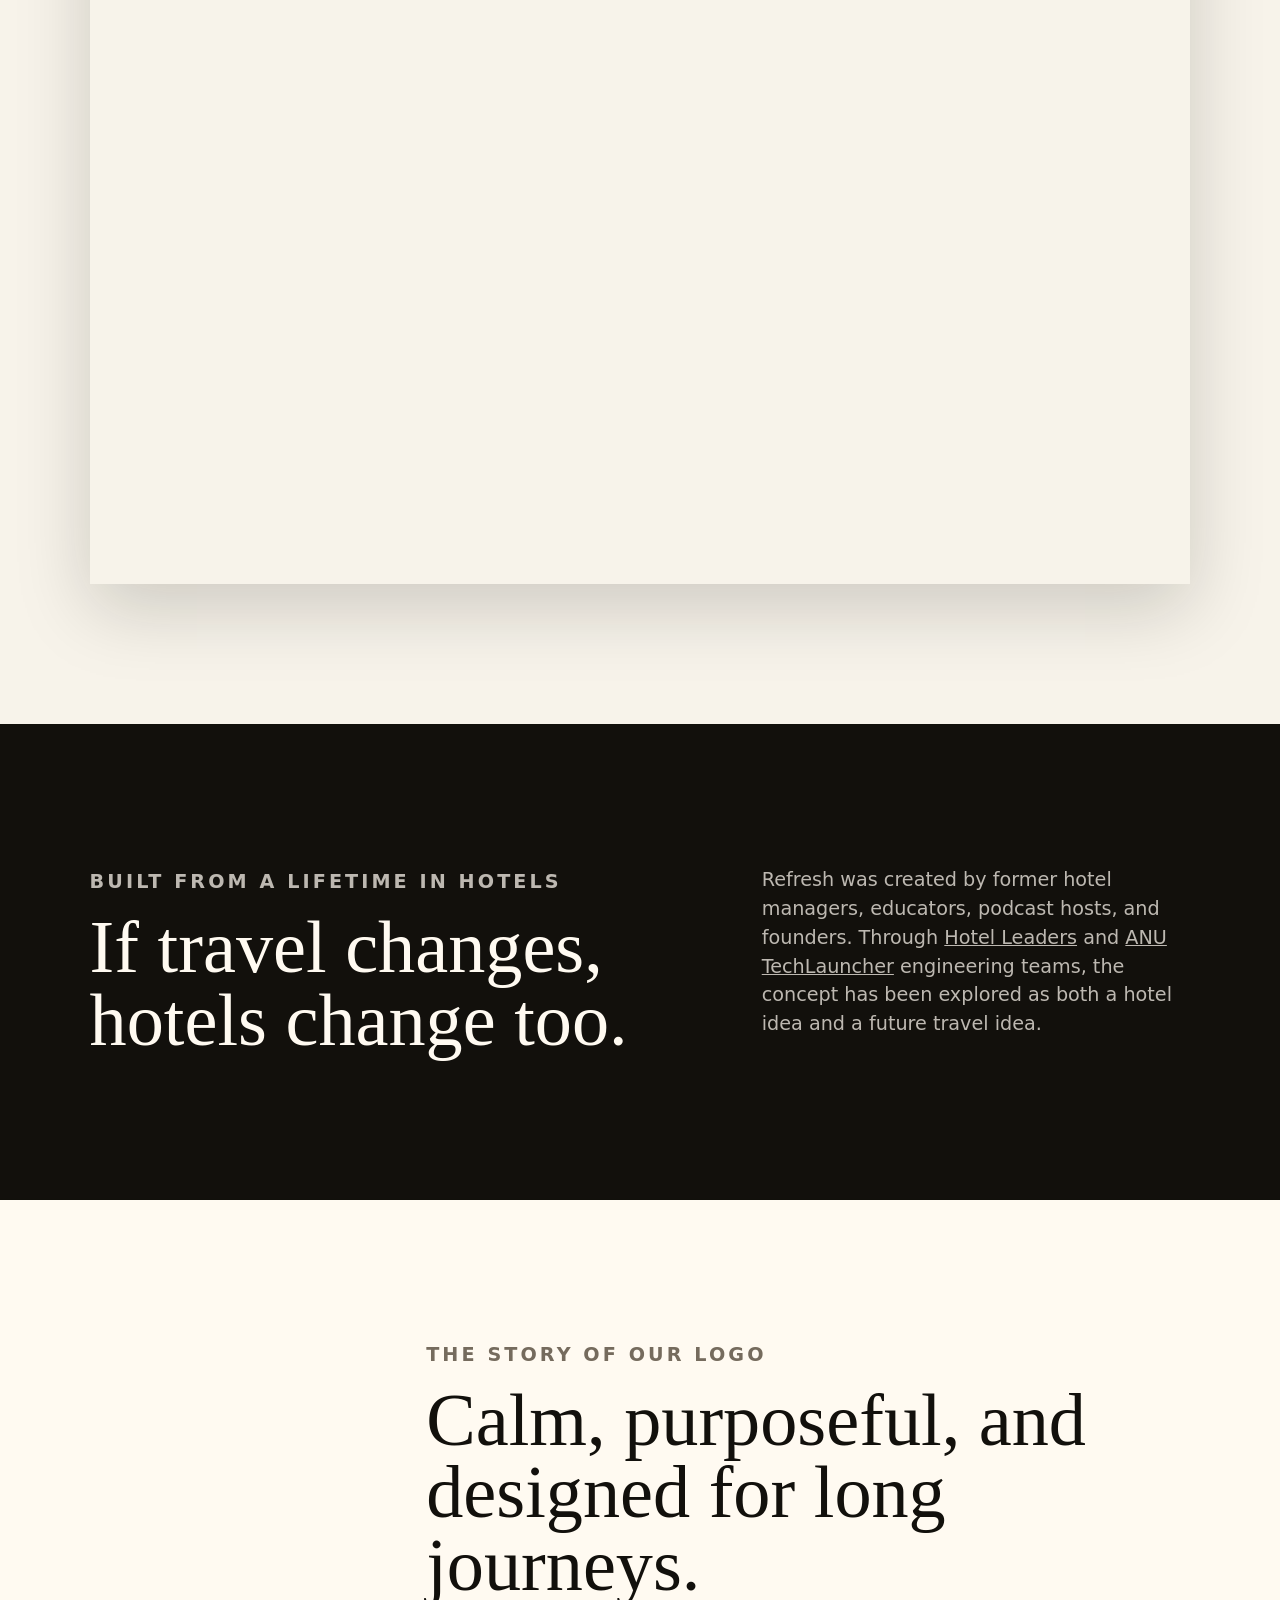
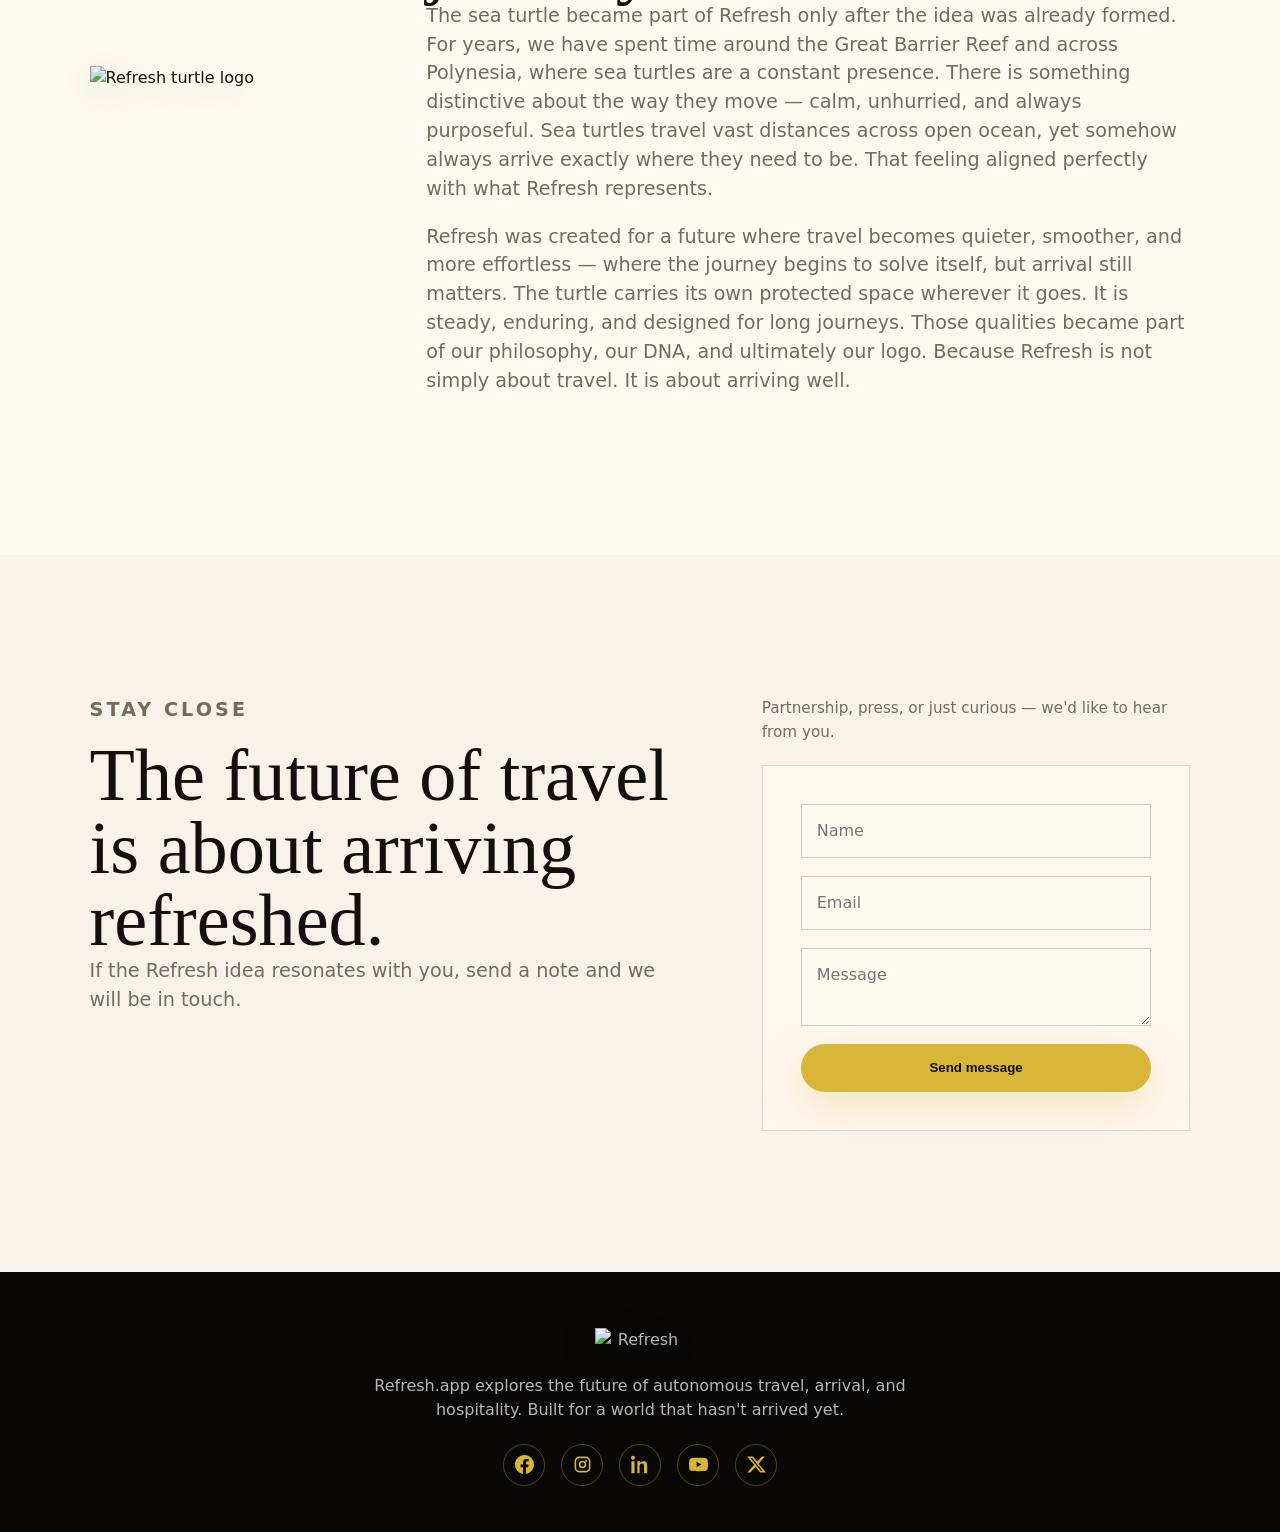
==== commit fd242e8f: "Fix: image whitespace, error banner on retry, desktop grid layout - styles.css: split-story align-it" ====
--- a/index.html
+++ b/index.html
@@ -58,16 +58,18 @@
           <p class="eyebrow">Travel is about to change</p>
           <h2>Door to door. Overnight. Effortless.</h2>
         </div>
-        <p>
-          Imagine finishing dinner in Canberra. A driverless car arrives. You step
-          inside, fall asleep, and wake in Melbourne. No airport, no security
-          lines, no parking, no luggage queues. Just arrival.
-        </p>
-        <p>
-          Autonomous vehicles are already operating in cities across the world.
-          Overnight, sleep-based travel isn't a question of if. It's a question
-          of when.
-        </p>
+        <div>
+          <p>
+            Imagine finishing dinner in Canberra. A driverless car arrives. You step
+            inside, fall asleep, and wake in Melbourne. No airport, no security
+            lines, no parking, no luggage queues. Just arrival.
+          </p>
+          <p>
+            Autonomous vehicles are already operating in cities across the world.
+            Overnight, sleep-based travel isn't a question of if. It's a question
+            of when.
+          </p>
+        </div>
       </section>
 
       <section class="video-band" aria-label="Refresh video">
@@ -206,16 +208,17 @@
             touch.
           </p>
         </div>
-        <p class="form-intro">Partnership, press, or just curious — we'd like to hear from you.</p>
-
-        <div id="fs-success" style="display:none; color:#C9A84C; text-align:center; padding:1.5rem 0; font-size:1rem;">
-          Thank you. We will be in touch.
-        </div>
-        <div id="fs-error" style="display:none; color:#c0392b; text-align:center; padding:0.5rem 0; font-size:0.9rem;">
-          Something went wrong. Please try again.
-        </div>
-
-        <form id="contact-form" class="contact-form">
+        <div class="contact-form-col">
+          <p class="form-intro">Partnership, press, or just curious — we'd like to hear from you.</p>
+
+          <div id="fs-success" style="display:none; color:#C9A84C; text-align:center; padding:1.5rem 0; font-size:1rem;">
+            Thank you. We will be in touch.
+          </div>
+          <div id="fs-error" style="display:none; color:#c0392b; text-align:center; padding:0.5rem 0; font-size:0.9rem;">
+            Something went wrong. Please try again.
+          </div>
+
+          <form id="contact-form" class="contact-form">
           <input type="text" name="_gotcha" style="display:none" tabindex="-1" autocomplete="off">
 
           <input type="text" id="name" name="name" placeholder="Name" required>
@@ -241,6 +244,7 @@
               });
               if (res.ok) {
                 document.getElementById('contact-form').style.display = 'none';
+                document.getElementById('fs-error').style.display = 'none';
                 document.getElementById('fs-success').style.display = 'block';
               } else {
                 document.getElementById('fs-error').style.display = 'block';
@@ -254,6 +258,7 @@
             }
           });
         </script>
+        </div><!-- /.contact-form-col -->
       </section>
     </main>
 
--- a/styles.css
+++ b/styles.css
@@ -220,7 +220,7 @@
   display: grid;
   grid-template-columns: minmax(0, 0.86fr) minmax(0, 1.14fr);
   gap: clamp(22px, 4vw, 54px);
-  align-items: center;
+  align-items: stretch;
   padding: clamp(76px, 11vw, 140px) clamp(22px, 7vw, 92px);
   background: var(--paper-soft);
 }
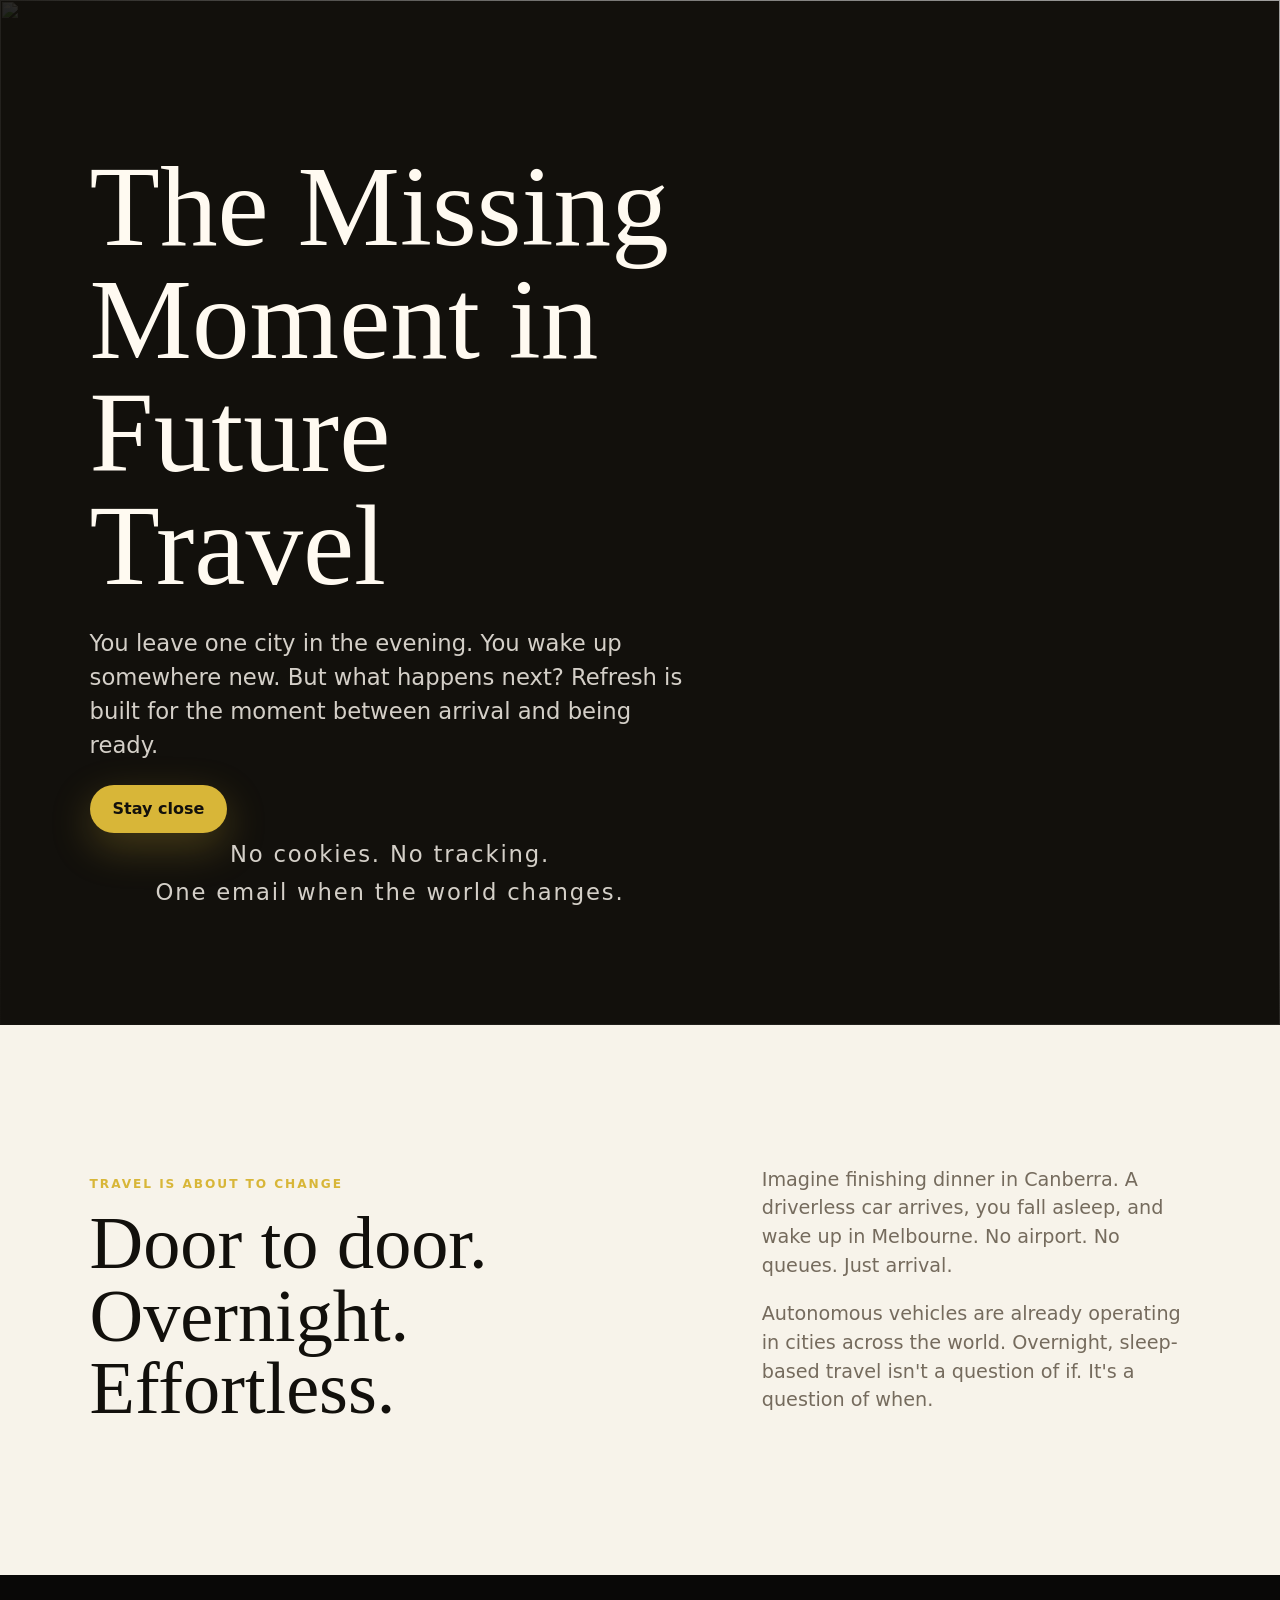
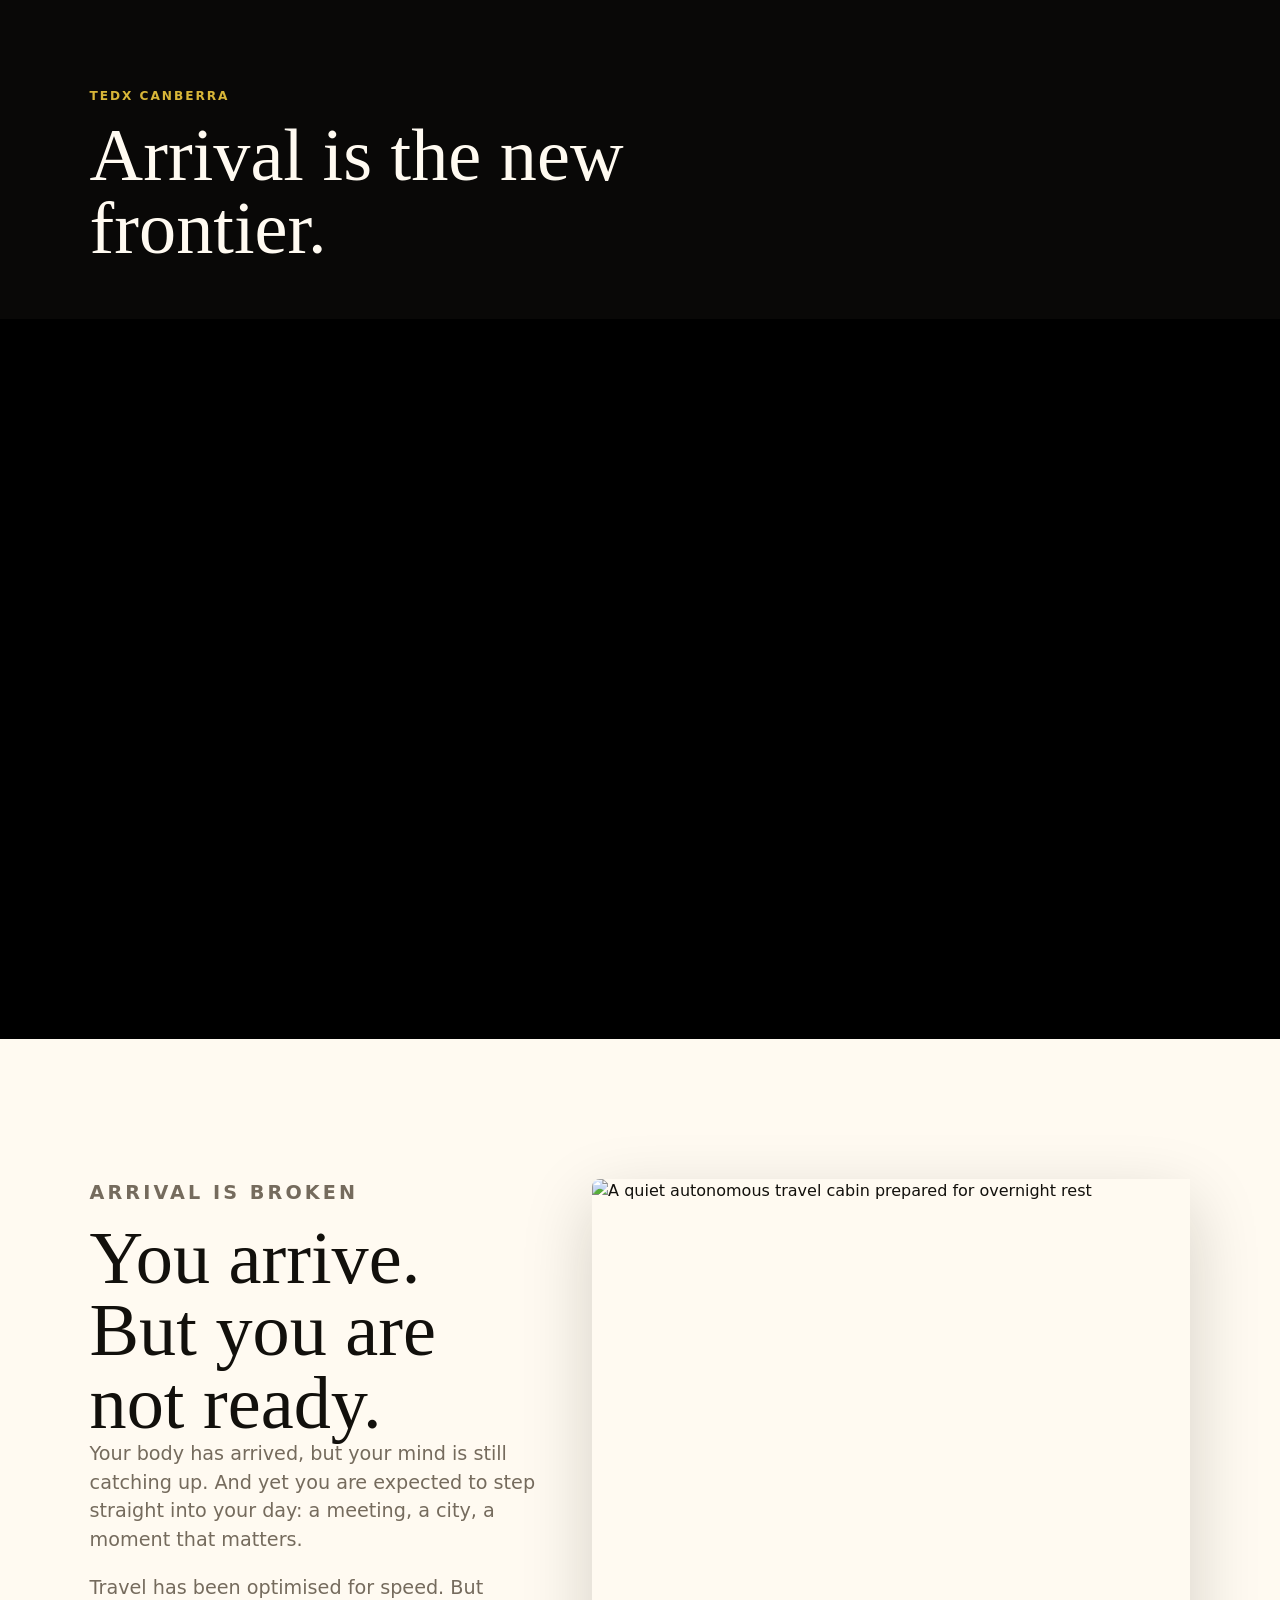
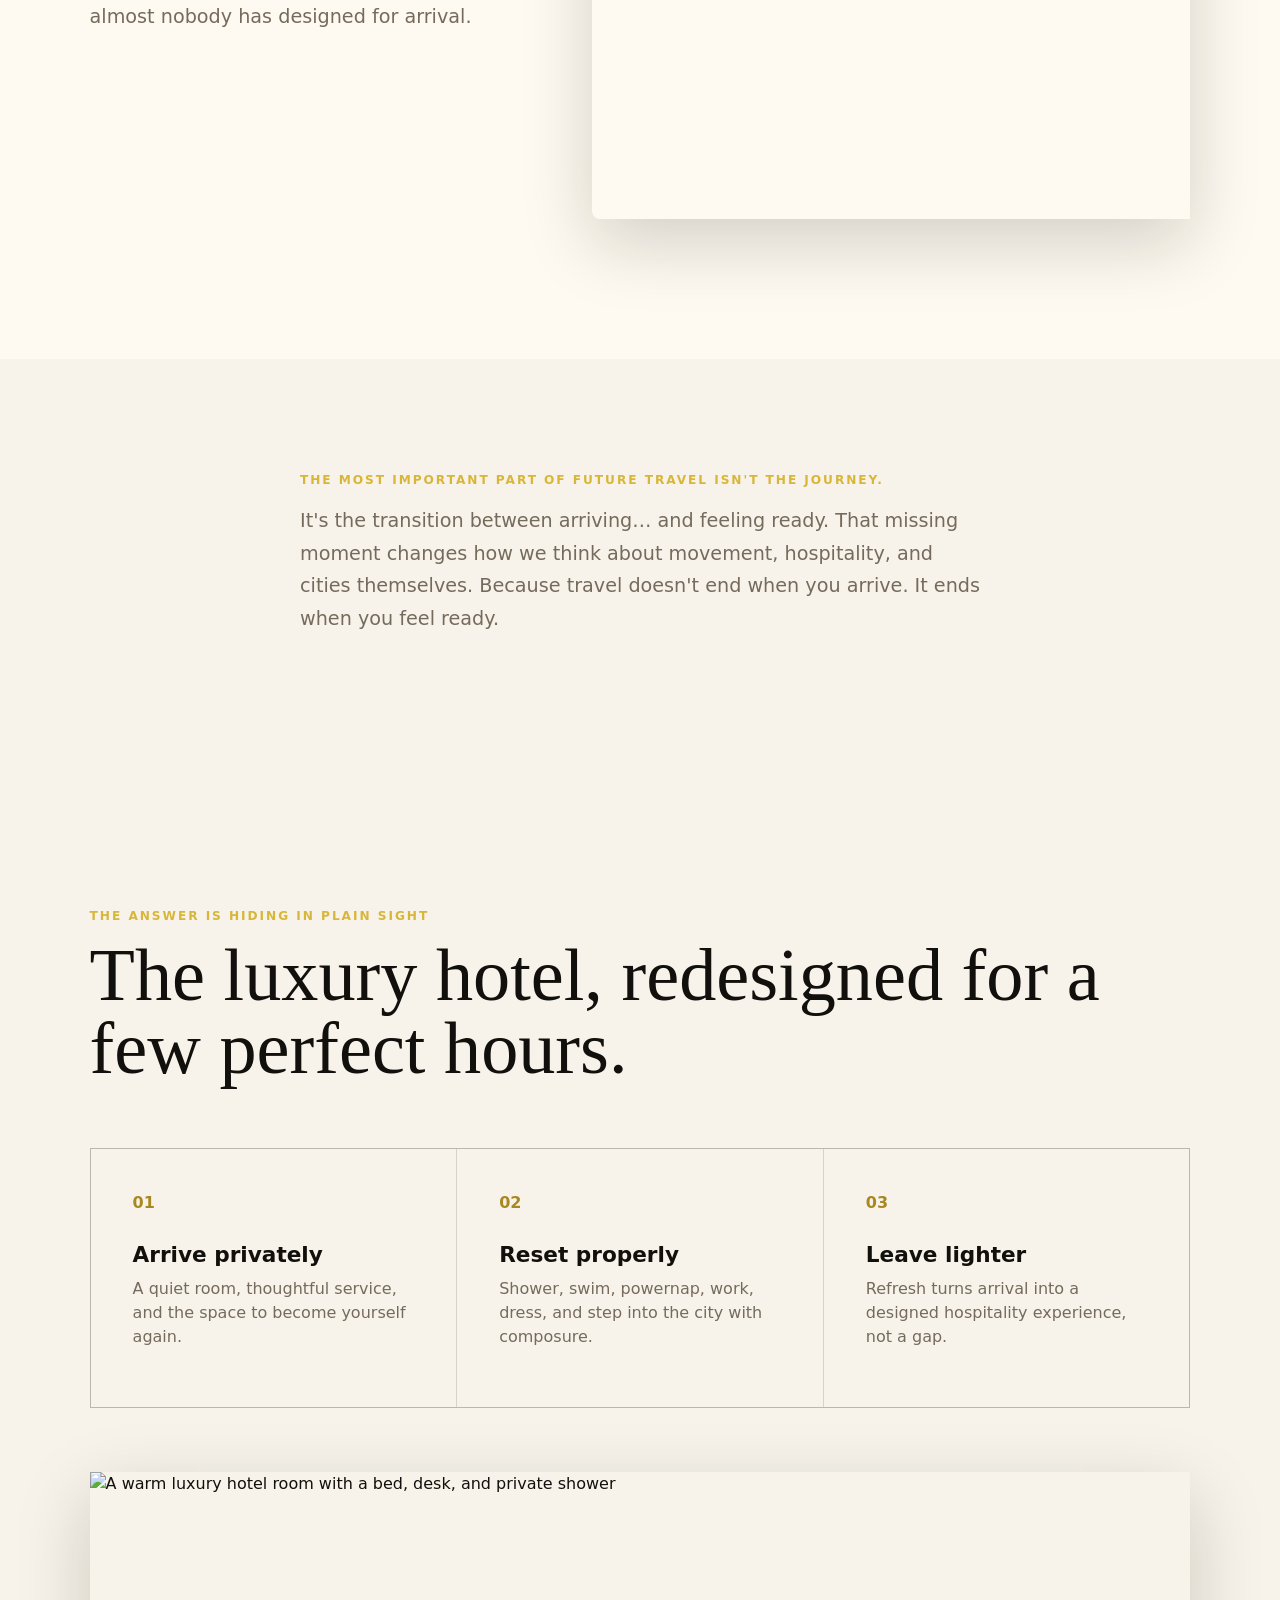
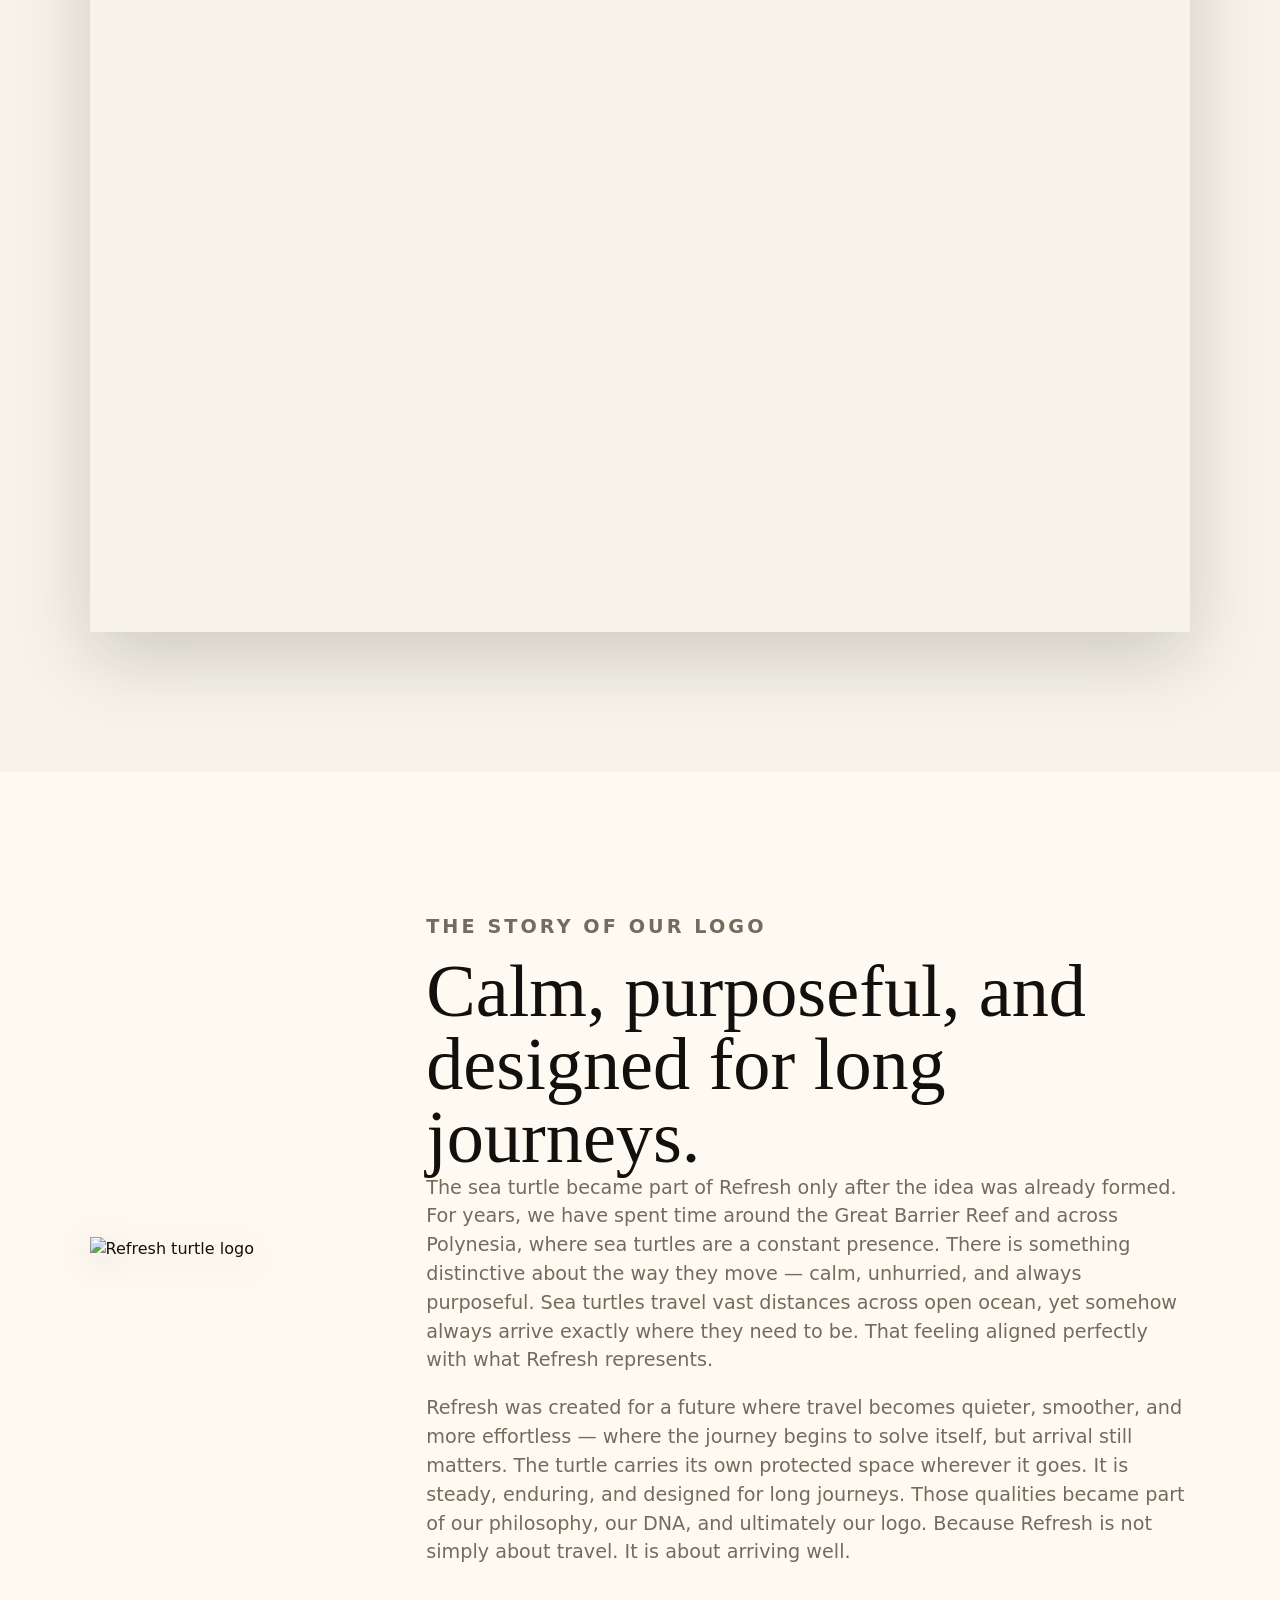
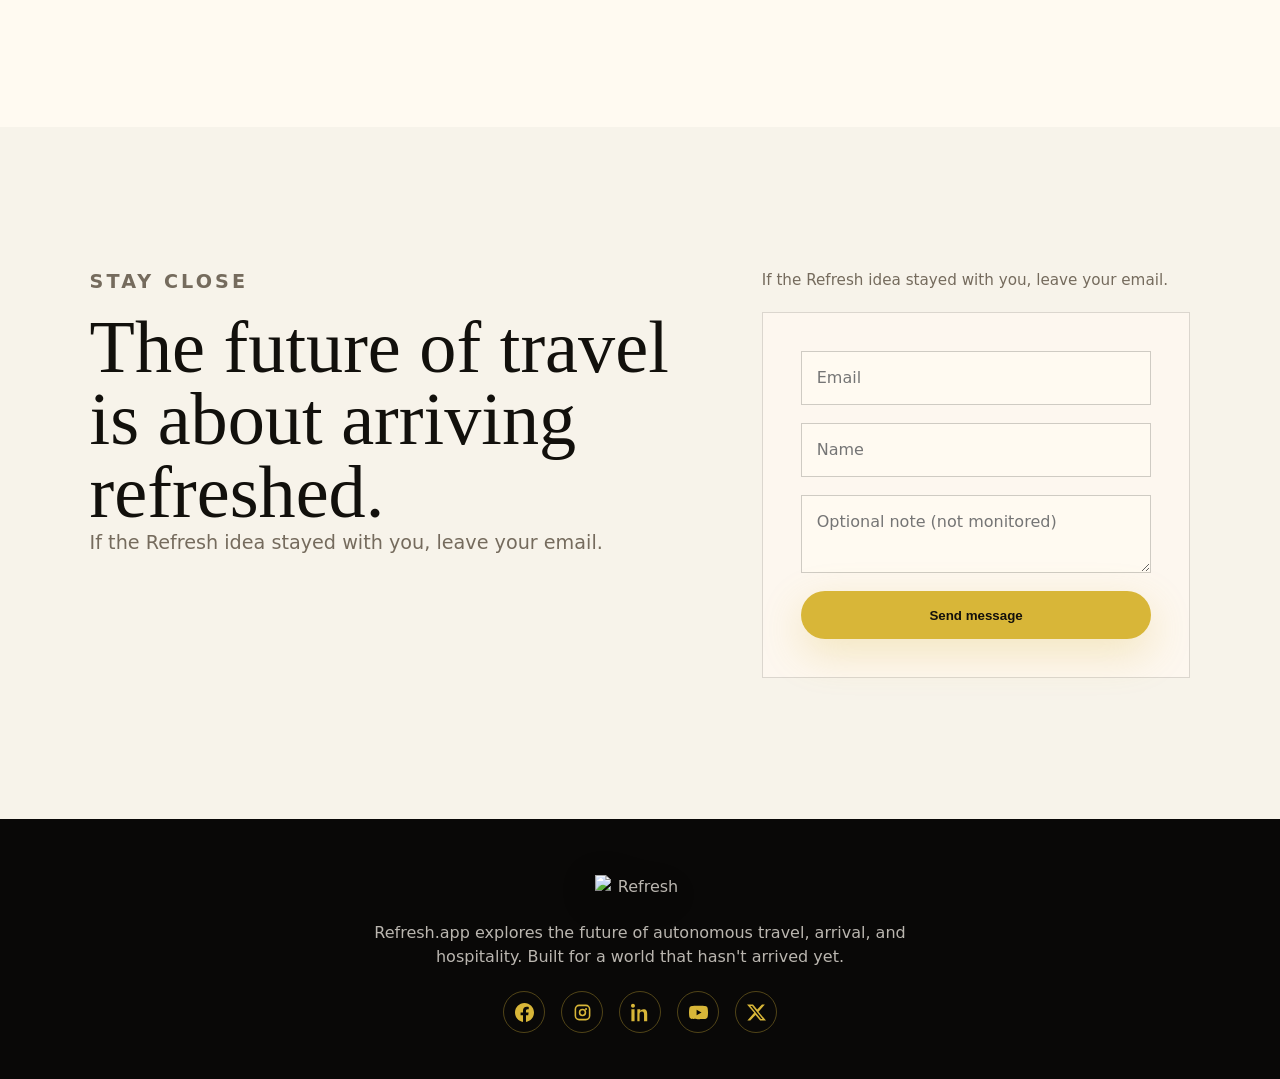
==== commit 1a4df9f2: "Reposition: quiet placeholder for TEDx viewers, remove nav and founder section - Remove entire site-" ====
--- a/index.html
+++ b/index.html
@@ -20,19 +20,6 @@
     <link rel="stylesheet" href="./styles.css" />
   </head>
   <body>
-    <header class="site-header" aria-label="Primary navigation">
-      <a class="brand" href="#top" aria-label="Refresh home">
-        <img
-          src="https://www.refresh.app/ws/media-library/23e2750e1380dfa0cc80183ffc7fbca5/r---gold.png"
-          alt="Refresh"
-        />
-      </a>
-      <nav>
-        <a href="#future">Future</a>
-        <a href="#hotels">Hotels</a>
-        <a href="#contact">Contact</a>
-      </nav>
-    </header>
 
     <main id="top">
       <section class="hero" aria-label="Refresh introduction">
@@ -49,7 +36,9 @@
             what happens next? Refresh is built for the moment between arrival
             and being ready.
           </p>
-          <a class="button" href="#contact">Contact Refresh</a>
+          <a href="#contact" class="button">Stay close</a>
+          <p class="hero-microcopy">No cookies. No tracking.</p>
+          <p class="hero-microcopy">One email when the world changes.</p>
         </div>
       </section>
 
@@ -60,9 +49,9 @@
         </div>
         <div>
           <p>
-            Imagine finishing dinner in Canberra. A driverless car arrives. You step
-            inside, fall asleep, and wake in Melbourne. No airport, no security
-            lines, no parking, no luggage queues. Just arrival.
+            Imagine finishing dinner in Canberra. A driverless car arrives,
+            you fall asleep, and wake up in Melbourne. No airport. No queues.
+            Just arrival.
           </p>
           <p>
             Autonomous vehicles are already operating in cities across the world.
@@ -157,18 +146,6 @@
         </div>
       </section>
 
-      <section class="founder-band" aria-label="Built from hotel experience">
-        <div>
-          <p class="eyebrow">Built from a lifetime in hotels</p>
-          <h2>If travel changes, hotels change too.</h2>
-        </div>
-        <p>
-          Refresh was created by former hotel managers, educators, podcast hosts,
-          and founders. Through <a href="https://www.refresh.app/hoteleaders/">Hotel Leaders</a> and <a href="https://comp.anu.edu.au/TechLauncher/">ANU TechLauncher</a> engineering
-          teams, the concept has been explored as both a hotel idea and a future
-          travel idea.
-        </p>
-      </section>
 
       <section class="logo-story" aria-label="Refresh logo story">
         <img
@@ -204,12 +181,11 @@
           <p class="eyebrow">Stay close</p>
           <h2>The future of travel is about arriving refreshed.</h2>
           <p>
-            If the Refresh idea resonates with you, send a note and we will be in
-            touch.
+            If the Refresh idea stayed with you, leave your email.
           </p>
         </div>
         <div class="contact-form-col">
-          <p class="form-intro">Partnership, press, or just curious — we'd like to hear from you.</p>
+          <p class="form-intro">If the Refresh idea stayed with you, leave your email.</p>
 
           <div id="fs-success" style="display:none; color:#C9A84C; text-align:center; padding:1.5rem 0; font-size:1rem;">
             Thank you. We will be in touch.
@@ -221,9 +197,9 @@
           <form id="contact-form" class="contact-form">
           <input type="text" name="_gotcha" style="display:none" tabindex="-1" autocomplete="off">
 
-          <input type="text" id="name" name="name" placeholder="Name" required>
           <input type="email" id="email" name="email" placeholder="Email" required>
-          <textarea id="message" name="message" placeholder="Message"></textarea>
+          <input type="text" id="name" name="name" placeholder="Name">
+          <textarea id="message" name="message" placeholder="Optional note (not monitored)"></textarea>
 
           <button type="submit" id="submit-btn">Send message</button>
         </form>
--- a/styles.css
+++ b/styles.css
@@ -514,6 +514,16 @@
   text-underline-offset: 2px;
 }
 
+/* Hero microcopy beneath CTA */
+.hero-microcopy {
+  font-size: 0.75rem;
+  letter-spacing: 0.08em;
+  color: #888;
+  text-align: center;
+  margin: 0.25rem 0 0;
+  text-transform: none;
+}
+
 /* 2.9 — Contact form framing line */
 .form-intro {
   color: var(--muted);
